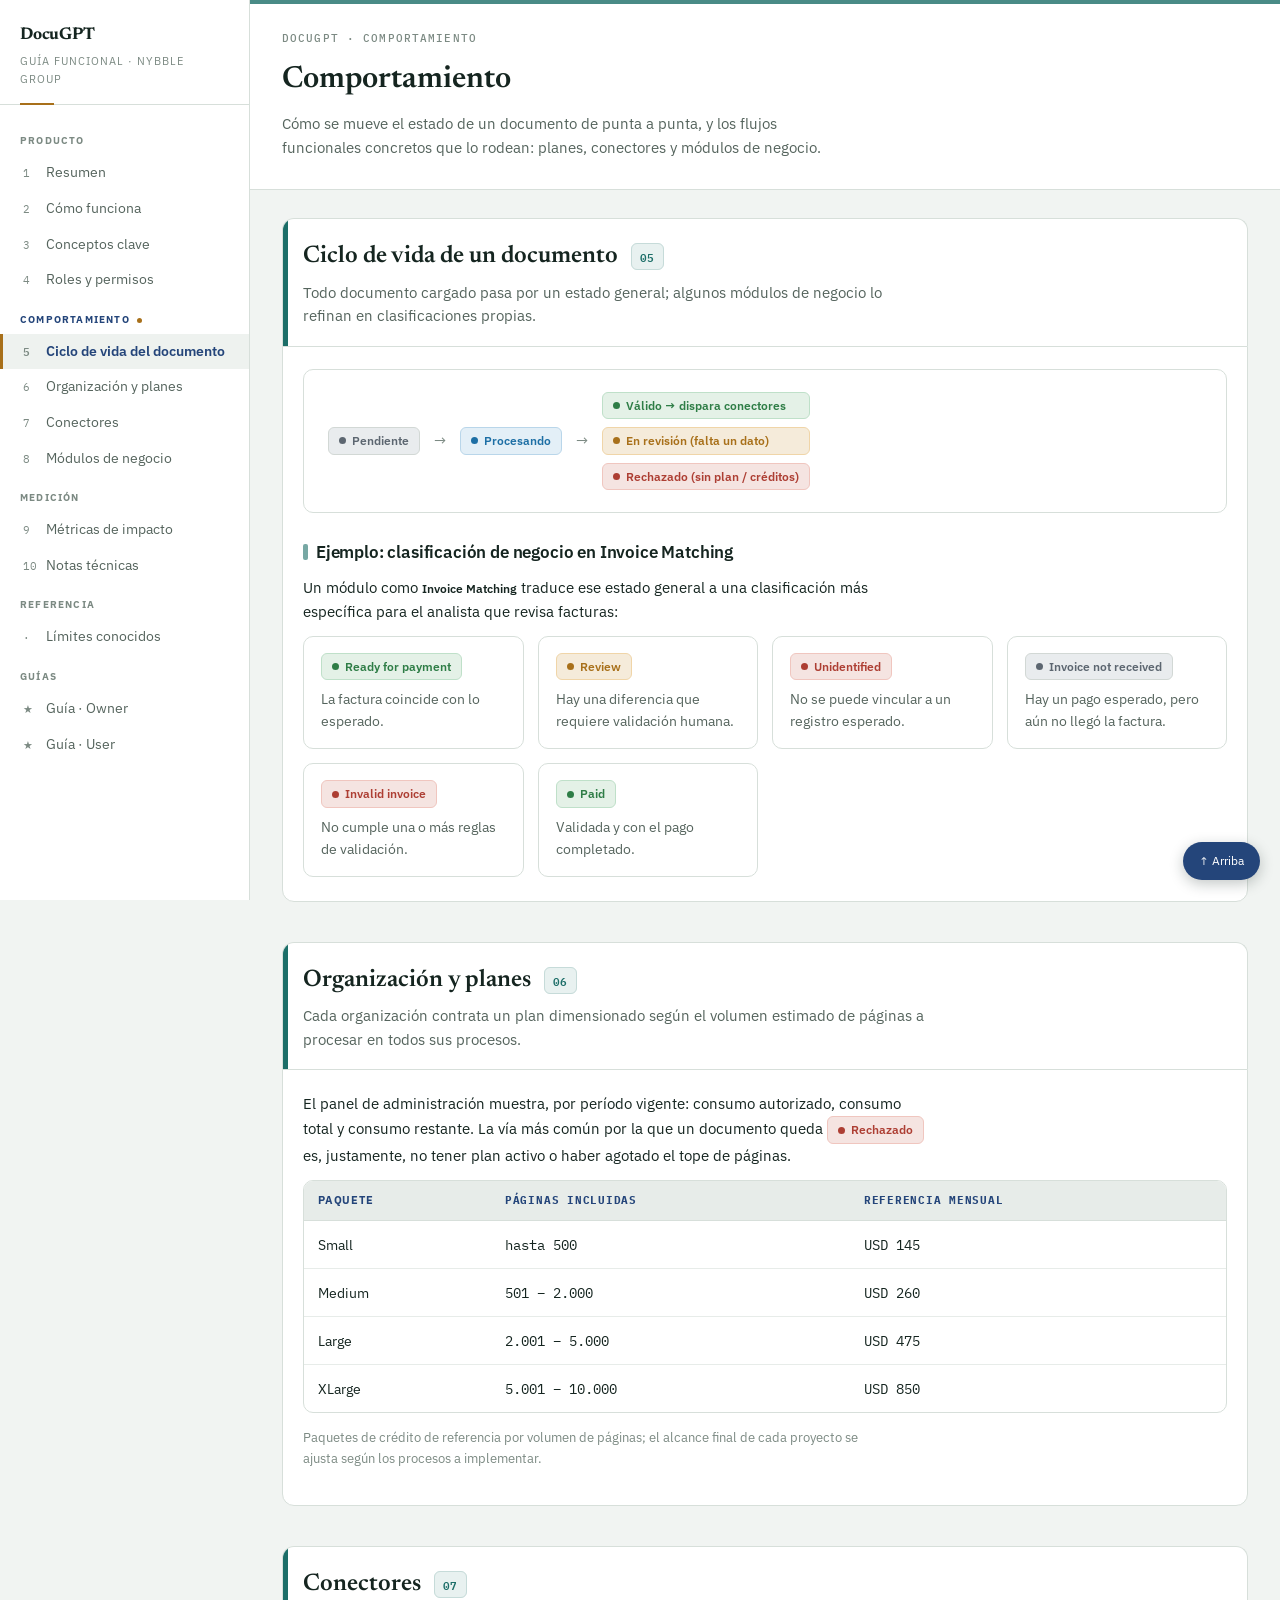
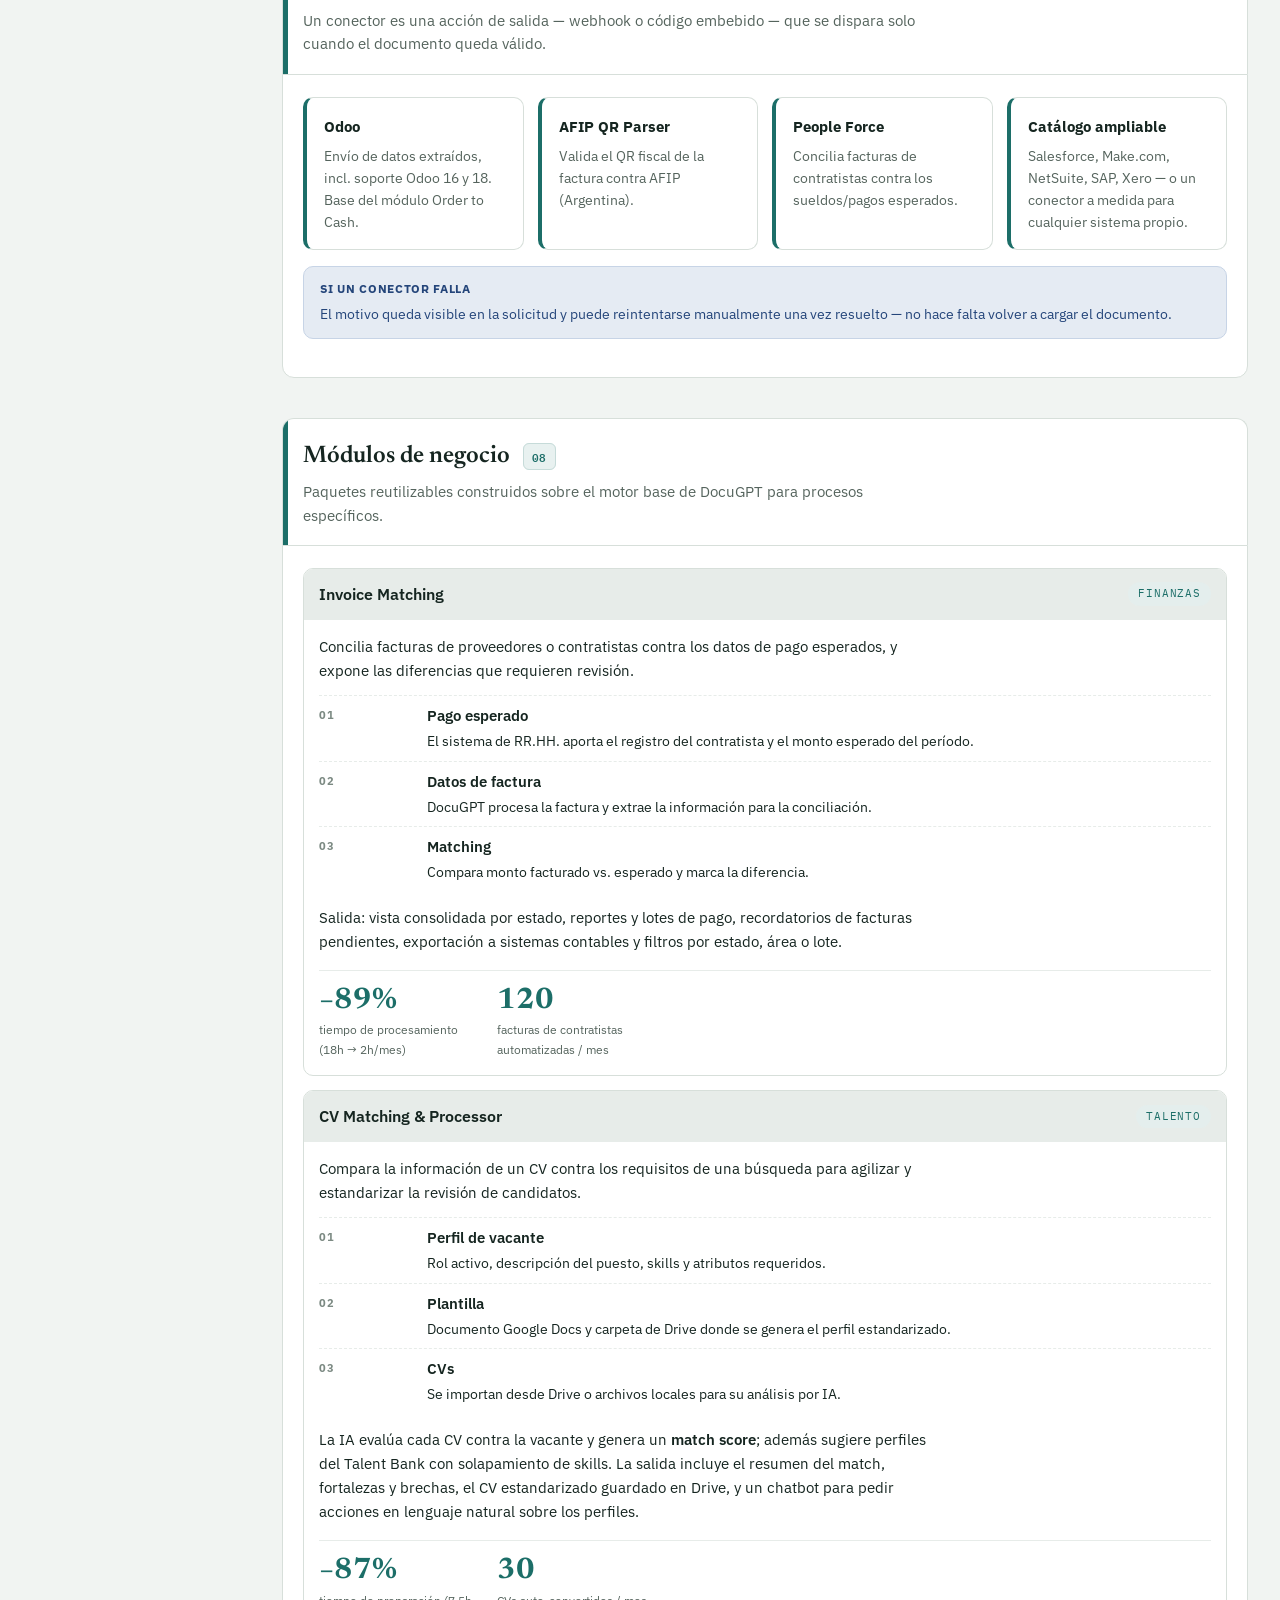
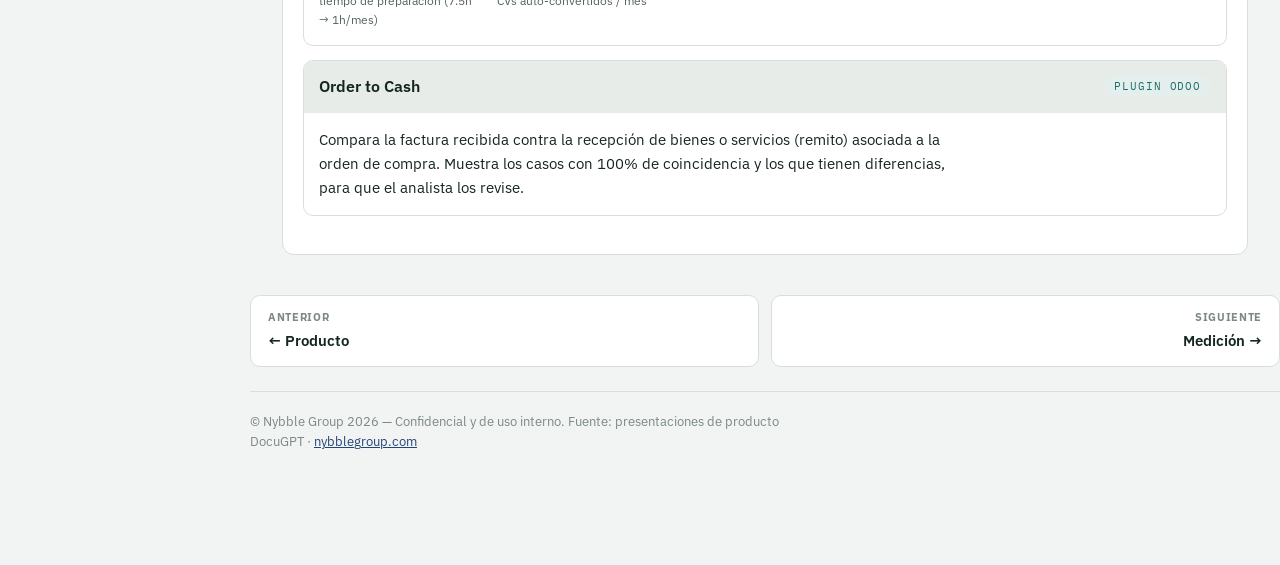
==== comportamiento.html @ b0807866 "Restructure docs site into multi-page functional-docs-site pattern Splits the single-page site into " ====
<!doctype html>
<html lang="es">
<head>
<meta charset="utf-8">
<meta name="viewport" content="width=device-width, initial-scale=1">
<title>DocuGPT · Comportamiento</title>
<link rel="preconnect" href="https://fonts.googleapis.com">
<link rel="preconnect" href="https://fonts.gstatic.com" crossorigin>
<link href="https://fonts.googleapis.com/css2?family=Newsreader:ital,opsz,wght@0,6..72,400;0,6..72,500;0,6..72,600;0,6..72,700;1,6..72,500&family=IBM+Plex+Sans:wght@400;500;600;700&family=IBM+Plex+Mono:wght@400;500;600&display=swap" rel="stylesheet">
<link rel="stylesheet" href="assets/style.css">
</head>
<body>
<div class="shell">

<nav class="side">
  <div class="brand"><b>DocuGPT</b><span>Guía funcional · Nybble Group</span></div>

  <div class="grp">Producto</div>
  <a href="index.html#resumen"><i>1</i>Resumen</a>
  <a href="index.html#flujo"><i>2</i>Cómo funciona</a>
  <a href="index.html#conceptos"><i>3</i>Conceptos clave</a>
  <a href="index.html#roles"><i>4</i>Roles y permisos</a>

  <div class="grp is-here">Comportamiento</div>
  <a href="#estados" class="is-here"><i>5</i>Ciclo de vida del documento</a>
  <a href="#planes"><i>6</i>Organización y planes</a>
  <a href="#conectores"><i>7</i>Conectores</a>
  <a href="#modulos"><i>8</i>Módulos de negocio</a>

  <div class="grp">Medición</div>
  <a href="medicion.html#metricas"><i>9</i>Métricas de impacto</a>
  <a href="medicion.html#tecnico"><i>10</i>Notas técnicas</a>

  <div class="grp">Referencia</div>
  <a href="medicion.html#limites"><i>·</i>Límites conocidos</a>

  <div class="grp">Guías</div>
  <a href="guia-owner.html"><i>★</i>Guía · Owner</a>
  <a href="guia-user.html"><i>★</i>Guía · User</a>
</nav>

<main>
<header class="pagehead" style="--accent:var(--c-comportamiento)">
  <div class="wrap">
    <div class="crumb"><a href="index.html">DocuGPT</a> · Comportamiento</div>
    <h1>Comportamiento</h1>
    <p>Cómo se mueve el estado de un documento de punta a punta, y los flujos funcionales concretos que lo rodean: planes, conectores y módulos de negocio.</p>
  </div>
</header>

<div class="wrap">

<!-- ============ 5. CICLO DE VIDA DEL DOCUMENTO ============ -->
<section id="estados" style="--accent:var(--c-comportamiento)">
  <div class="shead"><div><h2>Ciclo de vida de un documento <span class="num">05</span></h2><p>Todo documento cargado pasa por un estado general; algunos módulos de negocio lo refinan en clasificaciones propias.</p></div></div>
  <div class="sbody">

    <div class="card" style="display:flex;flex-wrap:wrap;align-items:center;gap:14px;padding:22px 24px">
      <span class="st st-pend">Pendiente</span>
      <span style="color:var(--ink3)">→</span>
      <span class="st st-proc">Procesando</span>
      <span style="color:var(--ink3)">→</span>
      <div style="display:flex;flex-direction:column;gap:8px">
        <span class="st st-ok">Válido → dispara conectores</span>
        <span class="st st-rev">En revisión (falta un dato)</span>
        <span class="st st-bad">Rechazado (sin plan / créditos)</span>
      </div>
    </div>

    <h3>Ejemplo: clasificación de negocio en Invoice Matching</h3>
    <p>Un módulo como <span class="b b-user" style="background:none;border:none;padding:0;color:var(--ink);font-weight:600">Invoice Matching</span> traduce ese estado general a una clasificación más específica para el analista que revisa facturas:</p>
    <div class="grid g3">
      <div class="card"><span class="st st-ok">Ready for payment</span><p class="mini" style="margin-top:8px">La factura coincide con lo esperado.</p></div>
      <div class="card"><span class="st st-rev">Review</span><p class="mini" style="margin-top:8px">Hay una diferencia que requiere validación humana.</p></div>
      <div class="card"><span class="st st-bad">Unidentified</span><p class="mini" style="margin-top:8px">No se puede vincular a un registro esperado.</p></div>
      <div class="card"><span class="st st-pend">Invoice not received</span><p class="mini" style="margin-top:8px">Hay un pago esperado, pero aún no llegó la factura.</p></div>
      <div class="card"><span class="st st-bad">Invalid invoice</span><p class="mini" style="margin-top:8px">No cumple una o más reglas de validación.</p></div>
      <div class="card"><span class="st st-ok">Paid</span><p class="mini" style="margin-top:8px">Validada y con el pago completado.</p></div>
    </div>

  </div>
</section>

<!-- ============ 6. ORGANIZACIÓN Y PLANES ============ -->
<section id="planes" style="--accent:var(--c-comportamiento)">
  <div class="shead"><div><h2>Organización y planes <span class="num">06</span></h2><p>Cada organización contrata un plan dimensionado según el volumen estimado de páginas a procesar en todos sus procesos.</p></div></div>
  <div class="sbody">

    <p>El panel de administración muestra, por período vigente: consumo autorizado, consumo total y consumo restante. La vía más común por la que un documento queda <span class="st st-bad" style="vertical-align:middle">Rechazado</span> es, justamente, no tener plan activo o haber agotado el tope de páginas.</p>

    <div class="tw">
      <table>
        <thead><tr><th>Paquete</th><th class="num">Páginas incluidas</th><th class="num">Referencia mensual</th></tr></thead>
        <tbody>
          <tr><td>Small</td><td class="num">hasta 500</td><td class="num">USD 145</td></tr>
          <tr><td>Medium</td><td class="num">501 – 2.000</td><td class="num">USD 260</td></tr>
          <tr><td>Large</td><td class="num">2.001 – 5.000</td><td class="num">USD 475</td></tr>
          <tr><td>XLarge</td><td class="num">5.001 – 10.000</td><td class="num">USD 850</td></tr>
        </tbody>
      </table>
    </div>
    <p class="mini" style="color:var(--ink3);font-size:.82rem">Paquetes de crédito de referencia por volumen de páginas; el alcance final de cada proyecto se ajusta según los procesos a implementar.</p>

  </div>
</section>

<!-- ============ 7. CONECTORES ============ -->
<section id="conectores" style="--accent:var(--c-comportamiento)">
  <div class="shead"><div><h2>Conectores <span class="num">07</span></h2><p>Un conector es una acción de salida — webhook o código embebido — que se dispara solo cuando el documento queda válido.</p></div></div>
  <div class="sbody">

    <div class="grid g4">
      <div class="card acc"><h5>Odoo</h5><p class="mini">Envío de datos extraídos, incl. soporte Odoo 16 y 18. Base del módulo Order to Cash.</p></div>
      <div class="card acc"><h5>AFIP QR Parser</h5><p class="mini">Valida el QR fiscal de la factura contra AFIP (Argentina).</p></div>
      <div class="card acc"><h5>People Force</h5><p class="mini">Concilia facturas de contratistas contra los sueldos/pagos esperados.</p></div>
      <div class="card acc"><h5>Catálogo ampliable</h5><p class="mini">Salesforce, Make.com, NetSuite, SAP, Xero — o un conector a medida para cualquier sistema propio.</p></div>
    </div>

    <div class="callout c-info" style="margin-top:16px">
      <b>Si un conector falla</b>
      El motivo queda visible en la solicitud y puede reintentarse manualmente una vez resuelto — no hace falta volver a cargar el documento.
    </div>

  </div>
</section>

<!-- ============ 8. MÓDULOS DE NEGOCIO ============ -->
<section id="modulos" style="--accent:var(--c-comportamiento)">
  <div class="shead"><div><h2>Módulos de negocio <span class="num">08</span></h2><p>Paquetes reutilizables construidos sobre el motor base de DocuGPT para procesos específicos.</p></div></div>
  <div class="sbody">

    <div class="flowcard">
      <div class="fh">
        <h5>Invoice Matching</h5>
        <span style="font-family:var(--mono);font-size:.68rem;text-transform:uppercase;letter-spacing:.08em;color:var(--accent);background:color-mix(in srgb,var(--accent) 12%,#fff);padding:3px 10px;border-radius:999px">Finanzas</span>
      </div>
      <div class="fb">
        <p>Concilia facturas de proveedores o contratistas contra los datos de pago esperados, y expone las diferencias que requieren revisión.</p>
        <div class="frow"><div class="lab">01</div><div><strong>Pago esperado</strong><p class="mini" style="margin-top:2px">El sistema de RR.HH. aporta el registro del contratista y el monto esperado del período.</p></div></div>
        <div class="frow"><div class="lab">02</div><div><strong>Datos de factura</strong><p class="mini" style="margin-top:2px">DocuGPT procesa la factura y extrae la información para la conciliación.</p></div></div>
        <div class="frow"><div class="lab">03</div><div><strong>Matching</strong><p class="mini" style="margin-top:2px">Compara monto facturado vs. esperado y marca la diferencia.</p></div></div>
        <p class="mini" style="margin-top:14px">Salida: vista consolidada por estado, reportes y lotes de pago, recordatorios de facturas pendientes, exportación a sistemas contables y filtros por estado, área o lote.</p>
        <div class="impact">
          <div><div class="num">−89%</div><div class="lbl">tiempo de procesamiento (18h → 2h/mes)</div></div>
          <div><div class="num">120</div><div class="lbl">facturas de contratistas automatizadas / mes</div></div>
        </div>
      </div>
    </div>

    <div class="flowcard">
      <div class="fh">
        <h5>CV Matching &amp; Processor</h5>
        <span style="font-family:var(--mono);font-size:.68rem;text-transform:uppercase;letter-spacing:.08em;color:var(--accent);background:color-mix(in srgb,var(--accent) 12%,#fff);padding:3px 10px;border-radius:999px">Talento</span>
      </div>
      <div class="fb">
        <p>Compara la información de un CV contra los requisitos de una búsqueda para agilizar y estandarizar la revisión de candidatos.</p>
        <div class="frow"><div class="lab">01</div><div><strong>Perfil de vacante</strong><p class="mini" style="margin-top:2px">Rol activo, descripción del puesto, skills y atributos requeridos.</p></div></div>
        <div class="frow"><div class="lab">02</div><div><strong>Plantilla</strong><p class="mini" style="margin-top:2px">Documento Google Docs y carpeta de Drive donde se genera el perfil estandarizado.</p></div></div>
        <div class="frow"><div class="lab">03</div><div><strong>CVs</strong><p class="mini" style="margin-top:2px">Se importan desde Drive o archivos locales para su análisis por IA.</p></div></div>
        <p class="mini" style="margin-top:14px">La IA evalúa cada CV contra la vacante y genera un <strong>match score</strong>; además sugiere perfiles del Talent Bank con solapamiento de skills. La salida incluye el resumen del match, fortalezas y brechas, el CV estandarizado guardado en Drive, y un chatbot para pedir acciones en lenguaje natural sobre los perfiles.</p>
        <div class="impact">
          <div><div class="num">−87%</div><div class="lbl">tiempo de preparación (7.5h → 1h/mes)</div></div>
          <div><div class="num">30</div><div class="lbl">CVs auto-convertidos / mes</div></div>
        </div>
      </div>
    </div>

    <div class="flowcard">
      <div class="fh">
        <h5>Order to Cash</h5>
        <span style="font-family:var(--mono);font-size:.68rem;text-transform:uppercase;letter-spacing:.08em;color:var(--accent);background:color-mix(in srgb,var(--accent) 12%,#fff);padding:3px 10px;border-radius:999px">Plugin Odoo</span>
      </div>
      <div class="fb">
        <p style="margin:0">Compara la factura recibida contra la recepción de bienes o servicios (remito) asociada a la orden de compra. Muestra los casos con 100% de coincidencia y los que tienen diferencias, para que el analista los revise.</p>
      </div>
    </div>

  </div>
</section>

</div><!-- /wrap -->

<div class="pager">
  <a class="prev" href="index.html#roles"><span class="d">Anterior</span><span class="t">← Producto</span></a>
  <a class="next" href="medicion.html#metricas"><span class="d">Siguiente</span><span class="t">Medición →</span></a>
</div>

<footer>
  <div class="wrap" style="padding:0">
    <p>© Nybble Group 2026 — Confidencial y de uso interno. Fuente: presentaciones de producto DocuGPT · <a href="https://www.nybblegroup.com" target="_blank" rel="noopener">nybblegroup.com</a></p>
  </div>
</footer>

</main>
</div><!-- /shell -->
<a class="toplink" href="#estados">↑ Arriba</a>
</body>
</html>
---- assets/style.css ----
/* ============================================================
   DOCUGPT — GUÍA FUNCIONAL — stylesheet compartido
   Estructura de componentes tomada del skill functional-docs-site;
   tokens de color/tipografía son los de la identidad DocuGPT ya
   publicada (editorial, serif + IBM Plex).
   ============================================================ */
:root{
  --bg:#F1F4F2; --card:#FFFFFF; --card2:#E7ECE9;
  --ink:#152520; --ink2:#55645D; --ink3:#7C8A83;
  --line:#D7DFDA; --line2:#E7ECE9;
  --nav:#FFFFFF; --nav2:#EEF2EF; --navink:#55645D;
  --brand-navy:#24457A; --brand-strong:#17325C; --brand-dot:#A8701A;
  /* un accent por página/sección de primer nivel */
  --c-product:#24457A; --c-comportamiento:#1C6E68; --c-medicion:#6E4A9E;
  /* semánticos — no redefinir por marca */
  --ok:#2E7D46; --okbg:#E4F1E7; --warn:#A8701A; --warnbg:#F5EBDA;
  --tbd:#5C6670; --tbdbg:#E9ECEE; --bad:#AD3E33; --badbg:#F5E4E1;
  --mono:"IBM Plex Mono",ui-monospace,SFMono-Regular,Menlo,Consolas,monospace;
  --sans:"IBM Plex Sans",-apple-system,BlinkMacSystemFont,"Segoe UI",Helvetica,Arial,sans-serif;
  --head:"Newsreader",Georgia,"Times New Roman",serif;
}
*{box-sizing:border-box}
html{scroll-behavior:smooth}
@media (prefers-reduced-motion: reduce){ html{scroll-behavior:auto} *{animation:none!important;transition:none!important} }
body{margin:0;background:var(--bg);color:var(--ink);font-family:var(--sans);font-size:15px;font-weight:400;line-height:1.6;-webkit-font-smoothing:antialiased}
h1,h2,.shead h2{font-family:var(--head);font-weight:600;text-wrap:balance}
h3,h4,h5,summary,th,.stat .v,.card h5{font-family:var(--sans)}
strong,b{font-weight:600}
a{color:var(--brand-navy)}
a:hover{color:var(--brand-strong)}
a:focus-visible,button:focus-visible{outline:2px solid var(--brand-navy);outline-offset:2px;border-radius:4px}

/* ---------- LAYOUT ---------- */
.shell{display:grid;grid-template-columns:250px minmax(0,1fr);min-height:100vh}
nav.side{background:var(--nav);border-right:1px solid var(--line);color:var(--navink);position:sticky;top:0;height:100vh;overflow-y:auto;padding:22px 0 40px}
nav.side .brand{padding:0 20px 16px;border-bottom:1px solid var(--line);margin-bottom:14px;position:relative}
nav.side .brand::after{content:"";position:absolute;left:20px;bottom:-1px;width:34px;height:2px;background:var(--brand-dot)}
nav.side .brand b{display:block;color:var(--ink);font-family:var(--head);font-weight:700;font-size:17px;letter-spacing:-.01em}
nav.side .brand span{display:block;font-size:11px;color:var(--ink3);text-transform:uppercase;letter-spacing:.09em;margin-top:4px}
nav.side .grp{font-family:var(--sans);font-weight:700;font-size:10px;text-transform:uppercase;letter-spacing:.12em;color:var(--ink3);padding:14px 20px 6px}
nav.side a{display:flex;gap:9px;align-items:baseline;padding:7px 20px;font-size:13.5px;text-decoration:none;color:var(--navink);border-left:3px solid transparent}
nav.side a:hover{background:var(--nav2);color:var(--ink);border-left-color:var(--brand-dot)}
nav.side a i{font-style:normal;font-family:var(--mono);font-size:11px;color:var(--ink3);min-width:14px}
nav.side .grp.is-here{color:var(--brand-navy)}
nav.side .grp.is-here::after{content:"";display:inline-block;width:5px;height:5px;border-radius:50%;background:var(--brand-dot);margin-left:7px;vertical-align:middle}
nav.side a.is-here{color:var(--brand-navy);background:var(--nav2);border-left-color:var(--brand-dot);font-weight:600}
main{min-width:0;padding:0 0 80px}
.wrap{max-width:1180px;margin:0 auto;padding:0 32px}

/* ---------- HERO / PAGEHEAD ---------- */
header.hero{background:var(--card);border-bottom:1px solid var(--line);padding:48px 0 40px;margin-bottom:28px;position:relative}
header.hero::before{content:"";position:absolute;top:0;left:0;right:0;height:4px;background:linear-gradient(90deg,var(--brand-navy) 0%,var(--ok) 50%,var(--brand-navy) 100%);opacity:.8}
header.hero h1{margin:0 0 10px;font-size:2.6rem;line-height:1.1}
header.hero .sub{color:var(--ink2);font-size:1.08rem;max-width:64ch}
header.hero .kicker{font-family:var(--mono);font-weight:500;font-size:.72rem;letter-spacing:.11em;text-transform:uppercase;color:var(--brand-navy);margin-bottom:12px}
.metabar{display:flex;flex-wrap:wrap;gap:1px;background:var(--line);border:1px solid var(--line);border-radius:10px;overflow:hidden;margin-top:26px}
.metabar span{flex:1 1 160px;background:var(--card);padding:12px 16px;font-size:.86rem;color:var(--ink2)}
.metabar span b{display:block;color:var(--ink);font-weight:600;margin-top:2px}

header.pagehead{background:var(--card);border-bottom:1px solid var(--line);padding:30px 0;margin-bottom:28px;position:relative}
header.pagehead::before{content:"";position:absolute;top:0;left:0;right:0;height:4px;background:var(--accent,var(--brand-navy));opacity:.8}
header.pagehead .crumb{font-family:var(--mono);font-weight:500;font-size:.7rem;letter-spacing:.1em;text-transform:uppercase;color:var(--ink3);margin-bottom:8px}
header.pagehead .crumb a{color:var(--ink3);text-decoration:none}
header.pagehead .crumb a:hover{color:var(--brand-navy);text-decoration:underline}
header.pagehead h1{margin:0 0 6px;font-size:1.9rem}
header.pagehead p{margin:0;color:var(--ink2);font-size:.95rem;max-width:64ch}

/* ---------- SECTIONS ---------- */
section{scroll-margin-top:16px;margin-bottom:40px}
.shead{display:flex;align-items:flex-start;gap:14px;padding:18px 20px;border-radius:12px 12px 0 0;background:var(--card);border:1px solid var(--line);border-bottom:none;position:relative;overflow:hidden}
.shead::before{content:"";position:absolute;left:0;top:0;bottom:0;width:5px;background:var(--accent,var(--brand-navy))}
.shead .num{font-family:var(--mono);font-size:.68rem;font-weight:600;letter-spacing:.04em;color:var(--accent,var(--brand-navy));background:color-mix(in srgb,var(--accent,var(--brand-navy)) 10%,#fff);border:1px solid color-mix(in srgb,var(--accent,var(--brand-navy)) 25%,#fff);border-radius:6px;padding:3px 8px;margin-left:8px}
.shead h2{margin:0;font-size:1.5rem}
.shead p{margin:5px 0 0;color:var(--ink2);font-size:.92rem}
.sbody{background:var(--card);border:1px solid var(--line);border-radius:0 0 12px 12px;padding:22px 20px 24px}

h3{font-size:1.05rem;font-weight:600;margin:26px 0 10px;letter-spacing:-.01em;display:flex;align-items:center;gap:8px}
h3:first-child{margin-top:2px}
h3::before{content:"";width:5px;height:16px;border-radius:2px;background:var(--accent,var(--brand-navy));opacity:.6}
h4{font-size:.72rem;font-weight:700;margin:18px 0 8px;text-transform:uppercase;letter-spacing:.08em;color:var(--ink3)}
p{margin:0 0 12px;max-width:70ch}
ul,ol{margin:0 0 12px;padding-left:20px}
li{margin-bottom:5px}
.lead{font-size:1.02rem;color:var(--ink2);max-width:66ch}

/* ---------- GRIDS & CARDS ---------- */
.grid{display:grid;gap:14px}
.g2{grid-template-columns:repeat(auto-fit,minmax(280px,1fr))}
.g3{grid-template-columns:repeat(auto-fit,minmax(220px,1fr))}
.g4{grid-template-columns:repeat(auto-fit,minmax(180px,1fr))}
.card{background:var(--card);border:1px solid var(--line);border-radius:10px;padding:16px 17px}
.card.tint{background:var(--card2)}
.card h5{margin:0 0 7px;font-size:.95rem;display:flex;align-items:center;justify-content:space-between;gap:8px}
.card p:last-child,.card ul:last-child{margin-bottom:0}
.card .mini{font-size:.86rem;color:var(--ink2)}
.card.acc{border-left:4px solid var(--accent,var(--brand-navy))}
.stat{background:var(--card);border:1px solid var(--line);border-radius:10px;padding:15px 16px}
.stat .v{font-family:var(--head);font-size:1.7rem;font-weight:700;letter-spacing:-.02em;line-height:1.1;color:var(--accent,var(--brand-navy))}
.stat .k{font-family:var(--sans);font-weight:700;font-size:.68rem;text-transform:uppercase;letter-spacing:.07em;color:var(--ink3);margin-top:4px}
.stat .n{font-size:.82rem;color:var(--ink2);margin-top:8px}

/* ---------- BADGES (rol / actor) ---------- */
.b{display:inline-flex;align-items:center;gap:5px;font-size:.76rem;font-weight:600;padding:2px 9px;border-radius:999px;border:1px solid;white-space:nowrap;line-height:1.7}
.b-admin{color:#6D3FA0;background:#F1EBFA;border-color:#D9C7F0}
.b-owner{color:#1D6FA5;background:#E3EFF7;border-color:#B9D6EA}
.b-user{color:#2E7D46;background:#E4F1E7;border-color:#BFE0C9}
.b-sistema{color:#5C6670;background:#E9ECEE;border-color:#D2D8D5}

/* ---------- STATUS PILLS (estado de un documento/registro) ---------- */
.st{display:inline-flex;align-items:center;gap:6px;font-size:.76rem;font-weight:600;padding:3px 10px;border-radius:6px;border:1px solid;white-space:nowrap;font-family:var(--sans)}
.st::before{content:"";width:7px;height:7px;border-radius:50%;background:currentColor}
.st-pend{color:#5C6670;background:#E9ECEE;border-color:#D2D8D5}
.st-proc{color:#1D6FA5;background:#E3EFF7;border-color:#B9D6EA}
.st-ok{color:var(--ok);background:var(--okbg);border-color:#BFE0C9}
.st-rev{color:var(--warn);background:var(--warnbg);border-color:#F0D5A8}
.st-bad{color:var(--bad);background:var(--badbg);border-color:#F0C6BF}

/* ---------- TAGS (fuente de un claim) ---------- */
.tag{display:inline-block;font-family:var(--mono);font-size:.7rem;padding:1px 6px;border-radius:4px;background:var(--card2);color:var(--ink2);border:1px solid var(--line);text-decoration:none;white-space:nowrap}
a.tag:hover{background:var(--line);color:var(--ink)}

/* ---------- MARKS (confianza/estado del claim documentado) ---------- */
.mark{display:inline-flex;align-items:center;gap:5px;font-family:var(--sans);font-size:.66rem;font-weight:700;text-transform:uppercase;letter-spacing:.06em;padding:2.5px 7px;border-radius:5px;border:1px solid}
.m-doc{color:var(--ok);background:var(--okbg);border-color:#BFE0C9}
.m-imp{color:var(--ok);background:var(--okbg);border-color:#BFE0C9}
.m-draft{color:var(--tbd);background:var(--tbdbg);border-color:#D2D8D5}
.m-tbd{color:var(--tbd);background:var(--tbdbg);border-color:#D2D8D5}
.m-open{color:var(--warn);background:var(--warnbg);border-color:#F0D5A8}
.m-amb{color:var(--bad);background:var(--badbg);border-color:#F0C6BF}
.m-nogo{color:var(--bad);background:var(--badbg);border-color:#F0C6BF}

/* ---------- TABLES ---------- */
.tw{overflow-x:auto;border:1px solid var(--line);border-radius:10px;background:var(--card);margin-bottom:14px}
table{width:100%;border-collapse:collapse;font-size:.9rem}
th{text-align:left;background:var(--card2);color:var(--brand-navy);font-size:.68rem;text-transform:uppercase;letter-spacing:.07em;padding:11px 14px;border-bottom:1px solid var(--line);white-space:nowrap;font-weight:700}
td{padding:12px 14px;border-bottom:1px solid var(--line2);vertical-align:top}
tr:last-child td{border-bottom:none}
td code,p code,li code{font-family:var(--mono);font-size:.82rem;background:var(--card2);padding:1px 5px;border-radius:4px;border:1px solid var(--line)}
td.num,th.num{font-family:var(--mono);font-variant-numeric:tabular-nums;white-space:nowrap}

/* ---------- CALLOUTS ---------- */
.callout{border-radius:10px;padding:13px 16px;margin:0 0 14px;font-size:.9rem;border:1px solid}
.callout>b:first-of-type{display:block;margin-bottom:3px;font-family:var(--sans);font-weight:700;font-size:.72rem;text-transform:uppercase;letter-spacing:.06em}
.c-warn{background:var(--warnbg);border-color:#EDD3AA;color:#7A4A0B}
.c-bad{background:var(--badbg);border-color:#F0C6BF;color:var(--bad)}
.c-ok{background:var(--okbg);border-color:#BFE0C9;color:#1E5E33}
.c-info{background:#E5EBF3;border-color:#C7D4E6;color:var(--brand-navy)}
.c-neutral{background:var(--card2);border-color:var(--line);color:var(--ink2)}

/* ---------- STEPS (stepper interactivo) ---------- */
.steps{background:var(--card);border:1px solid var(--line);border-radius:10px;overflow:hidden;margin-bottom:14px}
.steps-nav{display:flex;flex-wrap:wrap;gap:6px;padding:12px;background:var(--card2);border-bottom:1px solid var(--line2)}
.steps-tab{display:inline-flex;align-items:center;gap:7px;padding:6px 13px;border-radius:999px;border:1px solid var(--line);background:var(--card);font-family:var(--sans);font-size:.82rem;font-weight:600;color:var(--ink2);cursor:pointer;transition:background .15s,color .15s,border-color .15s}
.steps-tab:hover{border-color:var(--accent,var(--brand-navy));color:var(--ink)}
.steps-tab.is-active{background:var(--accent,var(--brand-navy));border-color:var(--accent,var(--brand-navy));color:#fff}
.steps-tab-n{display:inline-flex;align-items:center;justify-content:center;width:17px;height:17px;border-radius:50%;background:rgba(0,0,0,.08);font-size:.65rem;font-family:var(--sans);font-weight:700;flex:none}
.steps-tab.is-active .steps-tab-n{background:rgba(255,255,255,.28)}
.steps-panel{display:none;padding:20px}
.steps-panel.is-active{display:block}
.steps-panel h5{margin:0 0 10px;font-size:.98rem;font-family:var(--sans);font-weight:600;display:flex;align-items:center;gap:8px}
.steps-panel ol,.steps-panel ul{font-size:.9rem;color:var(--ink2)}
.steps-footer{display:flex;align-items:center;justify-content:space-between;padding:12px 18px;border-top:1px solid var(--line2);background:var(--card2)}
.steps-footer button{font-family:var(--sans);font-size:.82rem;font-weight:600;padding:6px 14px;border-radius:8px;border:1px solid var(--line);background:var(--card);color:var(--ink2);cursor:pointer;transition:.15s}
.steps-footer button:hover:not(:disabled){border-color:var(--accent,var(--brand-navy));color:var(--accent,var(--brand-navy))}
.steps-footer button:disabled{opacity:.35;cursor:default}
.steps-progress{font-size:.7rem;color:var(--ink3);font-family:var(--sans);font-weight:700;text-transform:uppercase;letter-spacing:.06em}

/* ---------- DETAILS (accordion) ---------- */
details{background:var(--card);border:1px solid var(--line);border-radius:10px;margin-bottom:10px;overflow:hidden}
details[open]{box-shadow:0 1px 3px rgba(21,37,32,.06)}
summary{cursor:pointer;padding:12px 15px;font-size:.92rem;font-weight:600;display:flex;align-items:center;gap:9px;list-style:none;background:var(--card)}
summary::-webkit-details-marker{display:none}
summary::before{content:"▸";color:var(--ink3);font-size:.7rem;transition:transform .15s}
details[open] summary::before{transform:rotate(90deg)}
summary:hover{background:var(--card2)}
.dbody{padding:4px 15px 15px;border-top:1px solid var(--line2)}
.dbody>*:first-child{margin-top:12px}

/* ---------- CHAIN / FLOWCARD (actor -> disparador -> pasos -> resultado) ---------- */
.chain{display:flex;flex-wrap:wrap;align-items:stretch;gap:0;margin:0 0 12px}
.chain .n{background:var(--card);border:1px solid var(--line);border-radius:8px;padding:9px 13px;font-size:.86rem;min-width:96px}
.chain .n b{display:block;font-family:var(--sans);font-size:.64rem;font-weight:700;text-transform:uppercase;letter-spacing:.06em;color:var(--ink3);margin-bottom:2px}
.chain .a{display:flex;align-items:center;color:var(--ink3);padding:0 8px;font-size:.9rem}
.flowcard{background:var(--card);border:1px solid var(--line);border-radius:10px;padding:0;overflow:hidden;margin-bottom:14px}
.flowcard>.fh{padding:12px 15px;background:var(--card2);border-bottom:1px solid var(--line2);display:flex;align-items:center;justify-content:space-between;gap:10px;flex-wrap:wrap}
.flowcard>.fh h5{margin:0;font-size:1.02rem;font-family:var(--sans);font-weight:600}
.flowcard>.fb{padding:15px}
.frow{display:grid;grid-template-columns:96px minmax(0,1fr);gap:12px;padding:8px 0;border-top:1px dashed var(--line2)}
.frow:first-child{border-top:none;padding-top:0}
.frow>.lab{font-family:var(--sans);font-size:.68rem;text-transform:uppercase;letter-spacing:.06em;color:var(--ink3);font-weight:700;padding-top:3px}
.frow ol,.frow ul{margin:0;padding-left:18px;font-size:.88rem}
.frow p{margin:0;font-size:.88rem}
.impact{display:flex;gap:24px;margin-top:16px;padding-top:16px;border-top:1px solid var(--line2);flex-wrap:wrap}
.impact .num{font-family:var(--head);font-weight:700;font-size:1.85rem;color:var(--accent,var(--brand-navy));line-height:1}
.impact .lbl{font-size:.78rem;color:var(--ink2);margin-top:4px;max-width:22ch}

/* ---------- DIAGRAMAS ---------- */
.diagbox{background:var(--card);border:1px solid var(--line);border-radius:10px;padding:10px;overflow-x:auto;margin-bottom:14px}
.diagbox svg{display:block;min-width:640px;width:100%;height:auto}
.legend{display:flex;flex-wrap:wrap;gap:10px;font-size:.78rem;color:var(--ink2);margin-bottom:14px}
.legend i{font-style:normal;display:inline-flex;align-items:center;gap:5px}
.legend .sw{width:20px;height:0;border-top:2px solid var(--ink2);display:inline-block}
.legend .sw.d{border-top-style:dashed}

/* ---------- PAGER (anterior/siguiente) ---------- */
.pager{display:flex;align-items:stretch;justify-content:space-between;gap:12px;margin:32px 0 8px}
.pager a{flex:1;background:var(--card);border:1px solid var(--line);border-radius:10px;padding:13px 17px;text-decoration:none;color:var(--ink);transition:border-color .15s,box-shadow .15s}
.pager a:hover{border-color:var(--brand-navy);box-shadow:0 2px 8px rgba(21,37,32,.08)}
.pager .d{font-family:var(--sans);font-weight:700;font-size:.68rem;text-transform:uppercase;letter-spacing:.06em;color:var(--ink3);display:block;margin-bottom:3px}
.pager .t{font-weight:600;font-size:.94rem}
.pager a.next{text-align:right}

footer{border-top:1px solid var(--line);margin-top:24px;padding:20px 0;color:var(--ink3);font-size:.8rem}
.toplink{position:fixed;right:20px;bottom:20px;background:var(--brand-navy);color:#fff;border-radius:999px;padding:9px 16px;font-size:.78rem;text-decoration:none;box-shadow:0 4px 14px rgba(21,37,32,.25)}
.toplink:hover{background:var(--brand-strong);color:#fff}

@media(max-width:960px){
  .shell{grid-template-columns:1fr}
  nav.side{position:static;height:auto;display:flex;flex-wrap:wrap;padding:14px 10px;border-right:none;border-bottom:1px solid var(--line)}
  nav.side .brand{width:100%;border:none;padding-bottom:8px;margin-bottom:6px}
  nav.side .grp{display:none}
  nav.side a{border:1px solid var(--line);border-radius:999px;margin:3px;padding:5px 12px;font-size:.78rem}
  .wrap{padding:0 18px}
  header.hero h1{font-size:2rem}
}
@media print{
  nav.side,.toplink{display:none}
  body{background:#fff}
  details{break-inside:avoid}
  details:not([open])>.dbody{display:block}
}
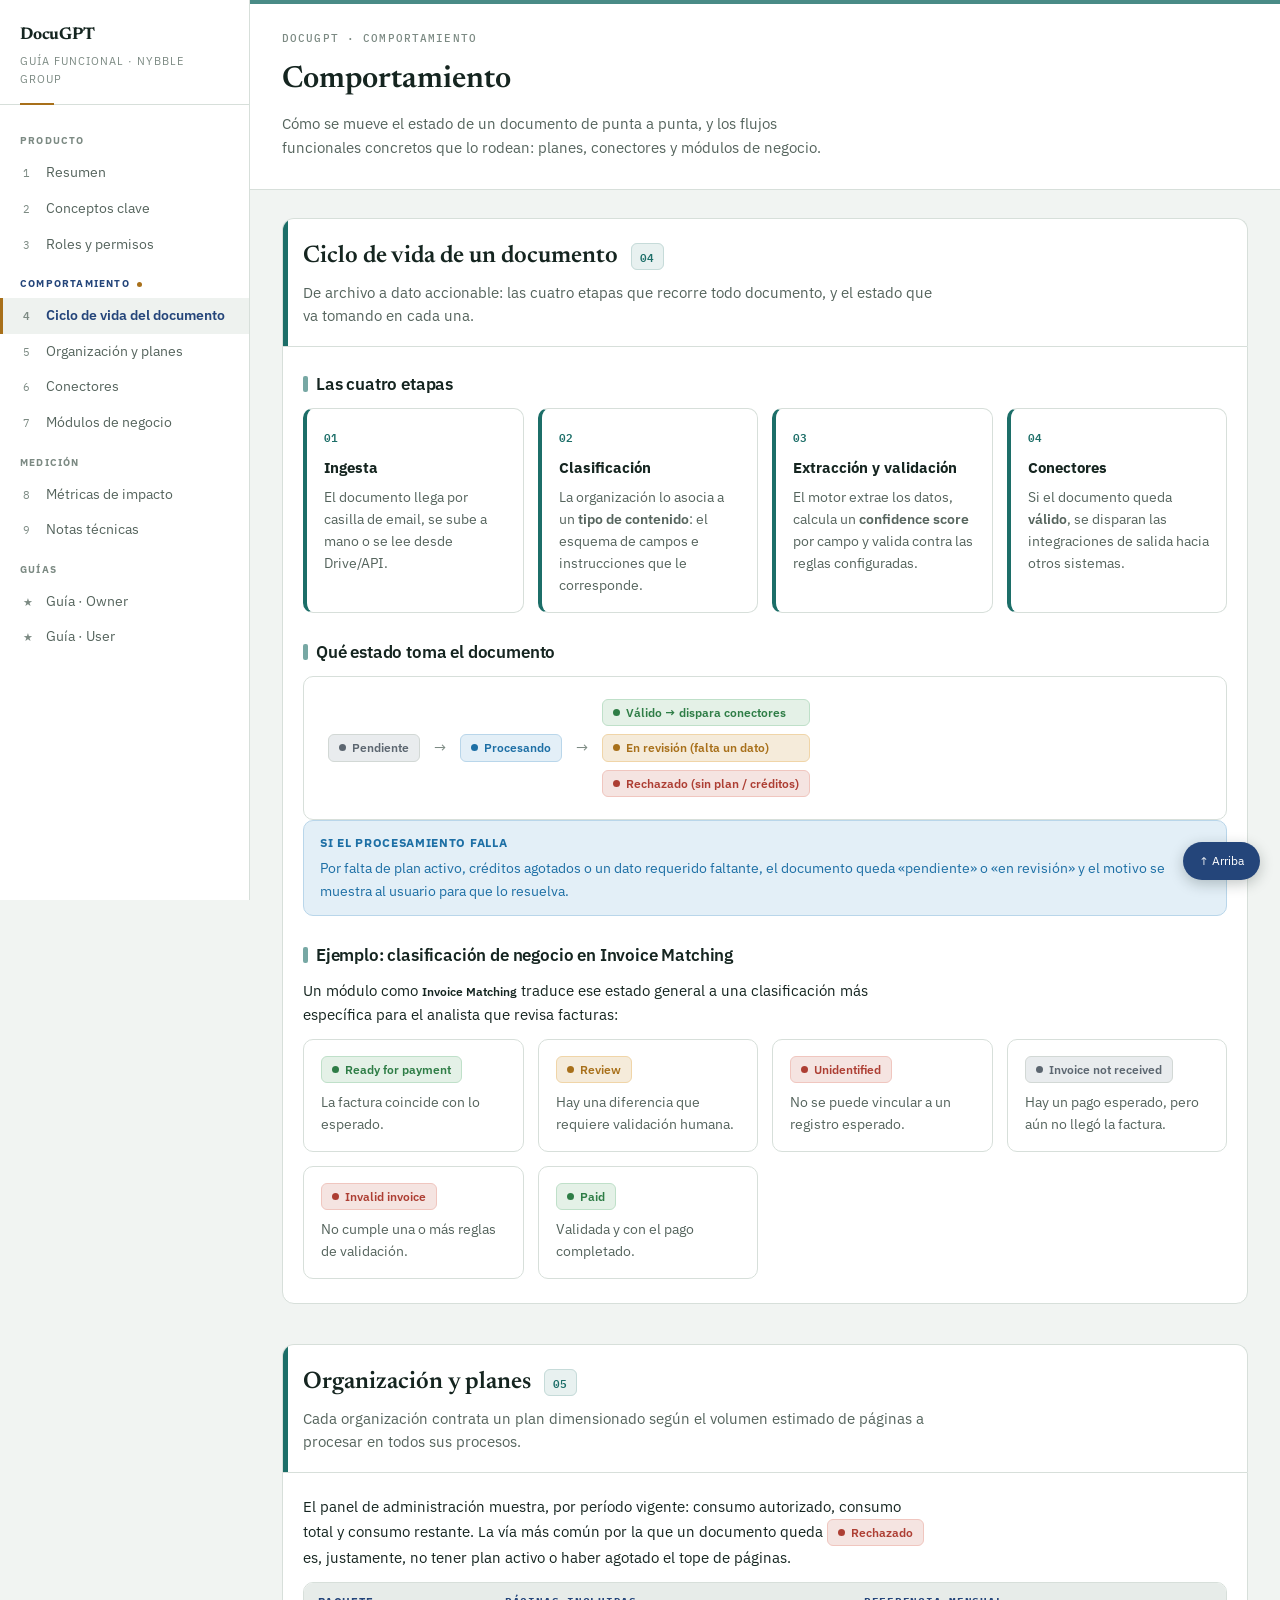
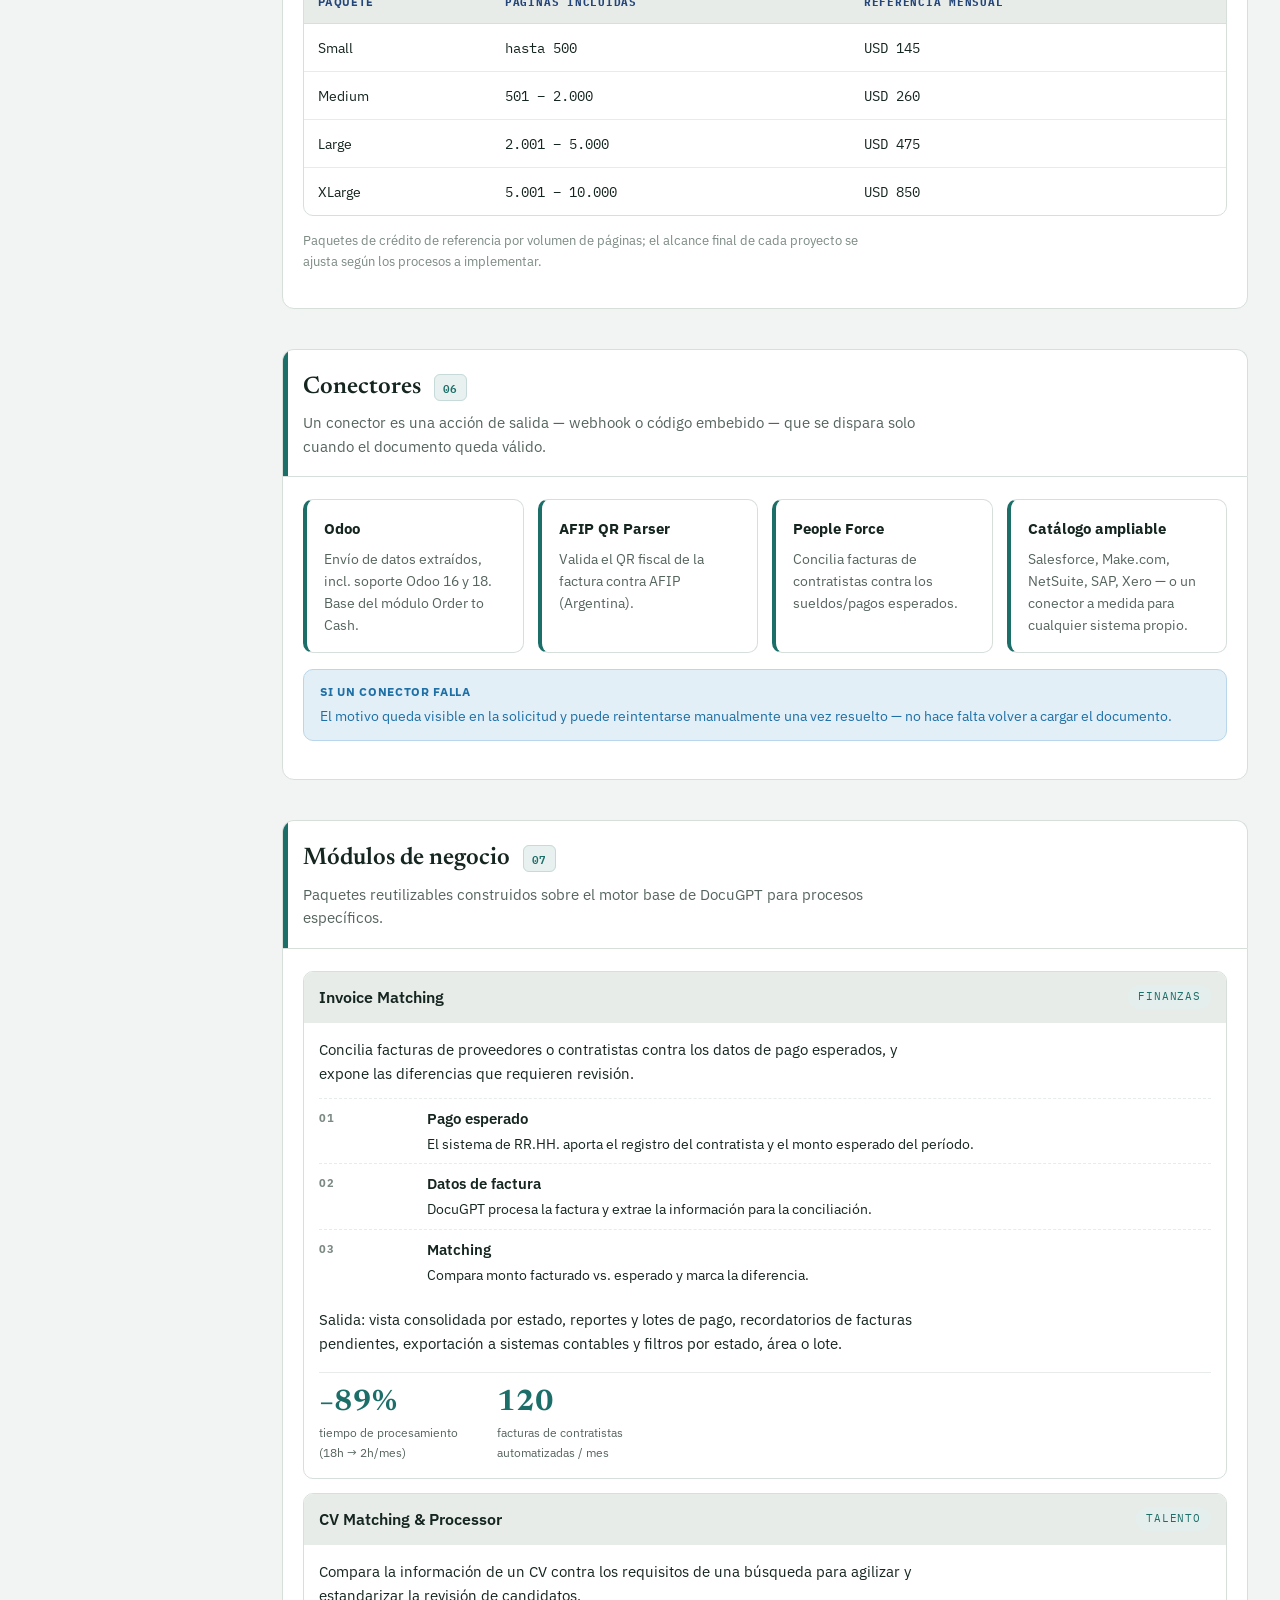
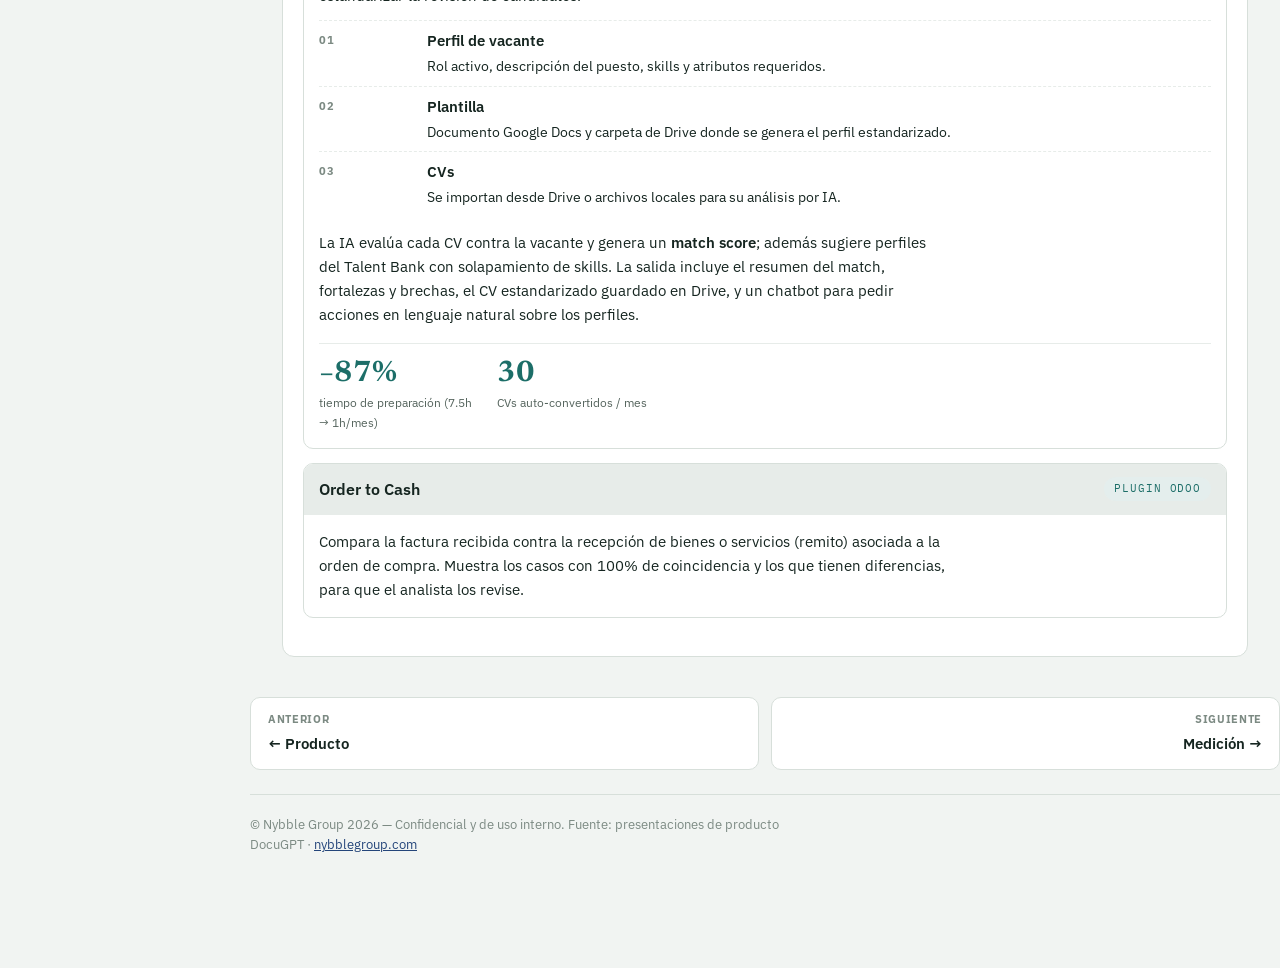
==== commit 41249f4b: "Add dark mode, remove Límites conocidos, dedupe nav sections Tokenizes badge/pill/mark/callout color" ====
--- a/comportamiento.html
+++ b/comportamiento.html
@@ -17,22 +17,18 @@
 
   <div class="grp">Producto</div>
   <a href="index.html#resumen"><i>1</i>Resumen</a>
-  <a href="index.html#flujo"><i>2</i>Cómo funciona</a>
-  <a href="index.html#conceptos"><i>3</i>Conceptos clave</a>
-  <a href="index.html#roles"><i>4</i>Roles y permisos</a>
+  <a href="index.html#conceptos"><i>2</i>Conceptos clave</a>
+  <a href="index.html#roles"><i>3</i>Roles y permisos</a>
 
   <div class="grp is-here">Comportamiento</div>
-  <a href="#estados" class="is-here"><i>5</i>Ciclo de vida del documento</a>
-  <a href="#planes"><i>6</i>Organización y planes</a>
-  <a href="#conectores"><i>7</i>Conectores</a>
-  <a href="#modulos"><i>8</i>Módulos de negocio</a>
+  <a href="#estados" class="is-here"><i>4</i>Ciclo de vida del documento</a>
+  <a href="#planes"><i>5</i>Organización y planes</a>
+  <a href="#conectores"><i>6</i>Conectores</a>
+  <a href="#modulos"><i>7</i>Módulos de negocio</a>
 
   <div class="grp">Medición</div>
-  <a href="medicion.html#metricas"><i>9</i>Métricas de impacto</a>
-  <a href="medicion.html#tecnico"><i>10</i>Notas técnicas</a>
-
-  <div class="grp">Referencia</div>
-  <a href="medicion.html#limites"><i>·</i>Límites conocidos</a>
+  <a href="medicion.html#metricas"><i>8</i>Métricas de impacto</a>
+  <a href="medicion.html#tecnico"><i>9</i>Notas técnicas</a>
 
   <div class="grp">Guías</div>
   <a href="guia-owner.html"><i>★</i>Guía · Owner</a>
@@ -50,11 +46,36 @@
 
 <div class="wrap">
 
-<!-- ============ 5. CICLO DE VIDA DEL DOCUMENTO ============ -->
+<!-- ============ 4. CICLO DE VIDA DEL DOCUMENTO ============ -->
 <section id="estados" style="--accent:var(--c-comportamiento)">
-  <div class="shead"><div><h2>Ciclo de vida de un documento <span class="num">05</span></h2><p>Todo documento cargado pasa por un estado general; algunos módulos de negocio lo refinan en clasificaciones propias.</p></div></div>
-  <div class="sbody">
-
+  <div class="shead"><div><h2>Ciclo de vida de un documento <span class="num">04</span></h2><p>De archivo a dato accionable: las cuatro etapas que recorre todo documento, y el estado que va tomando en cada una.</p></div></div>
+  <div class="sbody">
+
+    <h3>Las cuatro etapas</h3>
+    <div class="grid g4">
+      <div class="card acc">
+        <span style="font-family:var(--mono);font-size:.7rem;color:var(--accent);font-weight:600">01</span>
+        <h5 style="margin-top:6px">Ingesta</h5>
+        <p class="mini">El documento llega por casilla de email, se sube a mano o se lee desde Drive/API.</p>
+      </div>
+      <div class="card acc">
+        <span style="font-family:var(--mono);font-size:.7rem;color:var(--accent);font-weight:600">02</span>
+        <h5 style="margin-top:6px">Clasificación</h5>
+        <p class="mini">La organización lo asocia a un <strong>tipo de contenido</strong>: el esquema de campos e instrucciones que le corresponde.</p>
+      </div>
+      <div class="card acc">
+        <span style="font-family:var(--mono);font-size:.7rem;color:var(--accent);font-weight:600">03</span>
+        <h5 style="margin-top:6px">Extracción y validación</h5>
+        <p class="mini">El motor extrae los datos, calcula un <strong>confidence score</strong> por campo y valida contra las reglas configuradas.</p>
+      </div>
+      <div class="card acc">
+        <span style="font-family:var(--mono);font-size:.7rem;color:var(--accent);font-weight:600">04</span>
+        <h5 style="margin-top:6px">Conectores</h5>
+        <p class="mini">Si el documento queda <strong>válido</strong>, se disparan las integraciones de salida hacia otros sistemas.</p>
+      </div>
+    </div>
+
+    <h3>Qué estado toma el documento</h3>
     <div class="card" style="display:flex;flex-wrap:wrap;align-items:center;gap:14px;padding:22px 24px">
       <span class="st st-pend">Pendiente</span>
       <span style="color:var(--ink3)">→</span>
@@ -67,6 +88,11 @@
       </div>
     </div>
 
+    <div class="callout c-info">
+      <b>Si el procesamiento falla</b>
+      Por falta de plan activo, créditos agotados o un dato requerido faltante, el documento queda «pendiente» o «en revisión» y el motivo se muestra al usuario para que lo resuelva.
+    </div>
+
     <h3>Ejemplo: clasificación de negocio en Invoice Matching</h3>
     <p>Un módulo como <span class="b b-user" style="background:none;border:none;padding:0;color:var(--ink);font-weight:600">Invoice Matching</span> traduce ese estado general a una clasificación más específica para el analista que revisa facturas:</p>
     <div class="grid g3">
@@ -81,9 +107,9 @@
   </div>
 </section>
 
-<!-- ============ 6. ORGANIZACIÓN Y PLANES ============ -->
+<!-- ============ 5. ORGANIZACIÓN Y PLANES ============ -->
 <section id="planes" style="--accent:var(--c-comportamiento)">
-  <div class="shead"><div><h2>Organización y planes <span class="num">06</span></h2><p>Cada organización contrata un plan dimensionado según el volumen estimado de páginas a procesar en todos sus procesos.</p></div></div>
+  <div class="shead"><div><h2>Organización y planes <span class="num">05</span></h2><p>Cada organización contrata un plan dimensionado según el volumen estimado de páginas a procesar en todos sus procesos.</p></div></div>
   <div class="sbody">
 
     <p>El panel de administración muestra, por período vigente: consumo autorizado, consumo total y consumo restante. La vía más común por la que un documento queda <span class="st st-bad" style="vertical-align:middle">Rechazado</span> es, justamente, no tener plan activo o haber agotado el tope de páginas.</p>
@@ -104,9 +130,9 @@
   </div>
 </section>
 
-<!-- ============ 7. CONECTORES ============ -->
+<!-- ============ 6. CONECTORES ============ -->
 <section id="conectores" style="--accent:var(--c-comportamiento)">
-  <div class="shead"><div><h2>Conectores <span class="num">07</span></h2><p>Un conector es una acción de salida — webhook o código embebido — que se dispara solo cuando el documento queda válido.</p></div></div>
+  <div class="shead"><div><h2>Conectores <span class="num">06</span></h2><p>Un conector es una acción de salida — webhook o código embebido — que se dispara solo cuando el documento queda válido.</p></div></div>
   <div class="sbody">
 
     <div class="grid g4">
@@ -124,15 +150,15 @@
   </div>
 </section>
 
-<!-- ============ 8. MÓDULOS DE NEGOCIO ============ -->
+<!-- ============ 7. MÓDULOS DE NEGOCIO ============ -->
 <section id="modulos" style="--accent:var(--c-comportamiento)">
-  <div class="shead"><div><h2>Módulos de negocio <span class="num">08</span></h2><p>Paquetes reutilizables construidos sobre el motor base de DocuGPT para procesos específicos.</p></div></div>
+  <div class="shead"><div><h2>Módulos de negocio <span class="num">07</span></h2><p>Paquetes reutilizables construidos sobre el motor base de DocuGPT para procesos específicos.</p></div></div>
   <div class="sbody">
 
     <div class="flowcard">
       <div class="fh">
         <h5>Invoice Matching</h5>
-        <span style="font-family:var(--mono);font-size:.68rem;text-transform:uppercase;letter-spacing:.08em;color:var(--accent);background:color-mix(in srgb,var(--accent) 12%,#fff);padding:3px 10px;border-radius:999px">Finanzas</span>
+        <span style="font-family:var(--mono);font-size:.68rem;text-transform:uppercase;letter-spacing:.08em;color:var(--accent);background:color-mix(in srgb,var(--accent) 12%,var(--card));padding:3px 10px;border-radius:999px">Finanzas</span>
       </div>
       <div class="fb">
         <p>Concilia facturas de proveedores o contratistas contra los datos de pago esperados, y expone las diferencias que requieren revisión.</p>
@@ -150,7 +176,7 @@
     <div class="flowcard">
       <div class="fh">
         <h5>CV Matching &amp; Processor</h5>
-        <span style="font-family:var(--mono);font-size:.68rem;text-transform:uppercase;letter-spacing:.08em;color:var(--accent);background:color-mix(in srgb,var(--accent) 12%,#fff);padding:3px 10px;border-radius:999px">Talento</span>
+        <span style="font-family:var(--mono);font-size:.68rem;text-transform:uppercase;letter-spacing:.08em;color:var(--accent);background:color-mix(in srgb,var(--accent) 12%,var(--card));padding:3px 10px;border-radius:999px">Talento</span>
       </div>
       <div class="fb">
         <p>Compara la información de un CV contra los requisitos de una búsqueda para agilizar y estandarizar la revisión de candidatos.</p>
@@ -168,7 +194,7 @@
     <div class="flowcard">
       <div class="fh">
         <h5>Order to Cash</h5>
-        <span style="font-family:var(--mono);font-size:.68rem;text-transform:uppercase;letter-spacing:.08em;color:var(--accent);background:color-mix(in srgb,var(--accent) 12%,#fff);padding:3px 10px;border-radius:999px">Plugin Odoo</span>
+        <span style="font-family:var(--mono);font-size:.68rem;text-transform:uppercase;letter-spacing:.08em;color:var(--accent);background:color-mix(in srgb,var(--accent) 12%,var(--card));padding:3px 10px;border-radius:999px">Plugin Odoo</span>
       </div>
       <div class="fb">
         <p style="margin:0">Compara la factura recibida contra la recepción de bienes o servicios (remito) asociada a la orden de compra. Muestra los casos con 100% de coincidencia y los que tienen diferencias, para que el analista los revise.</p>
--- a/assets/style.css
+++ b/assets/style.css
@@ -5,19 +5,42 @@
    publicada (editorial, serif + IBM Plex).
    ============================================================ */
 :root{
+  color-scheme:light dark;
   --bg:#F1F4F2; --card:#FFFFFF; --card2:#E7ECE9;
   --ink:#152520; --ink2:#55645D; --ink3:#7C8A83;
   --line:#D7DFDA; --line2:#E7ECE9;
   --nav:#FFFFFF; --nav2:#EEF2EF; --navink:#55645D;
   --brand-navy:#24457A; --brand-strong:#17325C; --brand-dot:#A8701A;
+  --onaccent:#FFFFFF;
   /* un accent por página/sección de primer nivel */
   --c-product:#24457A; --c-comportamiento:#1C6E68; --c-medicion:#6E4A9E;
   /* semánticos — no redefinir por marca */
-  --ok:#2E7D46; --okbg:#E4F1E7; --warn:#A8701A; --warnbg:#F5EBDA;
-  --tbd:#5C6670; --tbdbg:#E9ECEE; --bad:#AD3E33; --badbg:#F5E4E1;
+  --ok:#2E7D46; --okbg:#E4F1E7; --ok-line:#BFE0C9;
+  --warn:#A8701A; --warnbg:#F5EBDA; --warn-line:#F0D5A8;
+  --tbd:#5C6670; --tbdbg:#E9ECEE; --tbd-line:#D2D8D5;
+  --bad:#AD3E33; --badbg:#F5E4E1; --bad-line:#F0C6BF;
+  --info:#1D6FA5; --infobg:#E3EFF7; --info-line:#B9D6EA;
+  --violet:#6D3FA0; --violetbg:#F1EBFA; --violet-line:#D9C7F0;
   --mono:"IBM Plex Mono",ui-monospace,SFMono-Regular,Menlo,Consolas,monospace;
   --sans:"IBM Plex Sans",-apple-system,BlinkMacSystemFont,"Segoe UI",Helvetica,Arial,sans-serif;
   --head:"Newsreader",Georgia,"Times New Roman",serif;
+}
+@media (prefers-color-scheme: dark){
+  :root{
+    --bg:#12181A; --card:#1A2224; --card2:#212B2E;
+    --ink:#E8ECEA; --ink2:#A9B4B1; --ink3:#8394A1;
+    --line:#2E3A3C; --line2:#26302F;
+    --nav:#1A2224; --nav2:#212B2E; --navink:#A9B4B1;
+    --brand-navy:#8FADDA; --brand-strong:#B7CBEA; --brand-dot:#E3B366;
+    --onaccent:#101619;
+    --c-product:#8FADDA; --c-comportamiento:#5FC7BE; --c-medicion:#C7A6F0;
+    --ok:#69C489; --okbg:#1B2E22; --ok-line:#2E4A38;
+    --warn:#E3B366; --warnbg:#332A19; --warn-line:#4A3A22;
+    --tbd:#9FACB4; --tbdbg:#212B2E; --tbd-line:#333F42;
+    --bad:#E38A7D; --badbg:#332120; --bad-line:#4A322F;
+    --info:#8FC1E0; --infobg:#1B2A36; --info-line:#2C4356;
+    --violet:#C7A6F0; --violetbg:#2A2140; --violet-line:#3E3358;
+  }
 }
 *{box-sizing:border-box}
 html{scroll-behavior:smooth}
@@ -69,7 +92,7 @@
 section{scroll-margin-top:16px;margin-bottom:40px}
 .shead{display:flex;align-items:flex-start;gap:14px;padding:18px 20px;border-radius:12px 12px 0 0;background:var(--card);border:1px solid var(--line);border-bottom:none;position:relative;overflow:hidden}
 .shead::before{content:"";position:absolute;left:0;top:0;bottom:0;width:5px;background:var(--accent,var(--brand-navy))}
-.shead .num{font-family:var(--mono);font-size:.68rem;font-weight:600;letter-spacing:.04em;color:var(--accent,var(--brand-navy));background:color-mix(in srgb,var(--accent,var(--brand-navy)) 10%,#fff);border:1px solid color-mix(in srgb,var(--accent,var(--brand-navy)) 25%,#fff);border-radius:6px;padding:3px 8px;margin-left:8px}
+.shead .num{font-family:var(--mono);font-size:.68rem;font-weight:600;letter-spacing:.04em;color:var(--accent,var(--brand-navy));background:color-mix(in srgb,var(--accent,var(--brand-navy)) 10%,var(--card));border:1px solid color-mix(in srgb,var(--accent,var(--brand-navy)) 25%,var(--card));border-radius:6px;padding:3px 8px;margin-left:8px}
 .shead h2{margin:0;font-size:1.5rem}
 .shead p{margin:5px 0 0;color:var(--ink2);font-size:.92rem}
 .sbody{background:var(--card);border:1px solid var(--line);border-radius:0 0 12px 12px;padding:22px 20px 24px}
@@ -101,19 +124,19 @@
 
 /* ---------- BADGES (rol / actor) ---------- */
 .b{display:inline-flex;align-items:center;gap:5px;font-size:.76rem;font-weight:600;padding:2px 9px;border-radius:999px;border:1px solid;white-space:nowrap;line-height:1.7}
-.b-admin{color:#6D3FA0;background:#F1EBFA;border-color:#D9C7F0}
-.b-owner{color:#1D6FA5;background:#E3EFF7;border-color:#B9D6EA}
-.b-user{color:#2E7D46;background:#E4F1E7;border-color:#BFE0C9}
-.b-sistema{color:#5C6670;background:#E9ECEE;border-color:#D2D8D5}
+.b-admin{color:var(--violet);background:var(--violetbg);border-color:var(--violet-line)}
+.b-owner{color:var(--info);background:var(--infobg);border-color:var(--info-line)}
+.b-user{color:var(--ok);background:var(--okbg);border-color:var(--ok-line)}
+.b-sistema{color:var(--tbd);background:var(--tbdbg);border-color:var(--tbd-line)}
 
 /* ---------- STATUS PILLS (estado de un documento/registro) ---------- */
 .st{display:inline-flex;align-items:center;gap:6px;font-size:.76rem;font-weight:600;padding:3px 10px;border-radius:6px;border:1px solid;white-space:nowrap;font-family:var(--sans)}
 .st::before{content:"";width:7px;height:7px;border-radius:50%;background:currentColor}
-.st-pend{color:#5C6670;background:#E9ECEE;border-color:#D2D8D5}
-.st-proc{color:#1D6FA5;background:#E3EFF7;border-color:#B9D6EA}
-.st-ok{color:var(--ok);background:var(--okbg);border-color:#BFE0C9}
-.st-rev{color:var(--warn);background:var(--warnbg);border-color:#F0D5A8}
-.st-bad{color:var(--bad);background:var(--badbg);border-color:#F0C6BF}
+.st-pend{color:var(--tbd);background:var(--tbdbg);border-color:var(--tbd-line)}
+.st-proc{color:var(--info);background:var(--infobg);border-color:var(--info-line)}
+.st-ok{color:var(--ok);background:var(--okbg);border-color:var(--ok-line)}
+.st-rev{color:var(--warn);background:var(--warnbg);border-color:var(--warn-line)}
+.st-bad{color:var(--bad);background:var(--badbg);border-color:var(--bad-line)}
 
 /* ---------- TAGS (fuente de un claim) ---------- */
 .tag{display:inline-block;font-family:var(--mono);font-size:.7rem;padding:1px 6px;border-radius:4px;background:var(--card2);color:var(--ink2);border:1px solid var(--line);text-decoration:none;white-space:nowrap}
@@ -121,13 +144,13 @@
 
 /* ---------- MARKS (confianza/estado del claim documentado) ---------- */
 .mark{display:inline-flex;align-items:center;gap:5px;font-family:var(--sans);font-size:.66rem;font-weight:700;text-transform:uppercase;letter-spacing:.06em;padding:2.5px 7px;border-radius:5px;border:1px solid}
-.m-doc{color:var(--ok);background:var(--okbg);border-color:#BFE0C9}
-.m-imp{color:var(--ok);background:var(--okbg);border-color:#BFE0C9}
-.m-draft{color:var(--tbd);background:var(--tbdbg);border-color:#D2D8D5}
-.m-tbd{color:var(--tbd);background:var(--tbdbg);border-color:#D2D8D5}
-.m-open{color:var(--warn);background:var(--warnbg);border-color:#F0D5A8}
-.m-amb{color:var(--bad);background:var(--badbg);border-color:#F0C6BF}
-.m-nogo{color:var(--bad);background:var(--badbg);border-color:#F0C6BF}
+.m-doc{color:var(--ok);background:var(--okbg);border-color:var(--ok-line)}
+.m-imp{color:var(--ok);background:var(--okbg);border-color:var(--ok-line)}
+.m-draft{color:var(--tbd);background:var(--tbdbg);border-color:var(--tbd-line)}
+.m-tbd{color:var(--tbd);background:var(--tbdbg);border-color:var(--tbd-line)}
+.m-open{color:var(--warn);background:var(--warnbg);border-color:var(--warn-line)}
+.m-amb{color:var(--bad);background:var(--badbg);border-color:var(--bad-line)}
+.m-nogo{color:var(--bad);background:var(--badbg);border-color:var(--bad-line)}
 
 /* ---------- TABLES ---------- */
 .tw{overflow-x:auto;border:1px solid var(--line);border-radius:10px;background:var(--card);margin-bottom:14px}
@@ -141,10 +164,10 @@
 /* ---------- CALLOUTS ---------- */
 .callout{border-radius:10px;padding:13px 16px;margin:0 0 14px;font-size:.9rem;border:1px solid}
 .callout>b:first-of-type{display:block;margin-bottom:3px;font-family:var(--sans);font-weight:700;font-size:.72rem;text-transform:uppercase;letter-spacing:.06em}
-.c-warn{background:var(--warnbg);border-color:#EDD3AA;color:#7A4A0B}
-.c-bad{background:var(--badbg);border-color:#F0C6BF;color:var(--bad)}
-.c-ok{background:var(--okbg);border-color:#BFE0C9;color:#1E5E33}
-.c-info{background:#E5EBF3;border-color:#C7D4E6;color:var(--brand-navy)}
+.c-warn{background:var(--warnbg);border-color:var(--warn-line);color:var(--warn)}
+.c-bad{background:var(--badbg);border-color:var(--bad-line);color:var(--bad)}
+.c-ok{background:var(--okbg);border-color:var(--ok-line);color:var(--ok)}
+.c-info{background:var(--infobg);border-color:var(--info-line);color:var(--info)}
 .c-neutral{background:var(--card2);border-color:var(--line);color:var(--ink2)}
 
 /* ---------- STEPS (stepper interactivo) ---------- */
@@ -152,7 +175,7 @@
 .steps-nav{display:flex;flex-wrap:wrap;gap:6px;padding:12px;background:var(--card2);border-bottom:1px solid var(--line2)}
 .steps-tab{display:inline-flex;align-items:center;gap:7px;padding:6px 13px;border-radius:999px;border:1px solid var(--line);background:var(--card);font-family:var(--sans);font-size:.82rem;font-weight:600;color:var(--ink2);cursor:pointer;transition:background .15s,color .15s,border-color .15s}
 .steps-tab:hover{border-color:var(--accent,var(--brand-navy));color:var(--ink)}
-.steps-tab.is-active{background:var(--accent,var(--brand-navy));border-color:var(--accent,var(--brand-navy));color:#fff}
+.steps-tab.is-active{background:var(--accent,var(--brand-navy));border-color:var(--accent,var(--brand-navy));color:var(--onaccent)}
 .steps-tab-n{display:inline-flex;align-items:center;justify-content:center;width:17px;height:17px;border-radius:50%;background:rgba(0,0,0,.08);font-size:.65rem;font-family:var(--sans);font-weight:700;flex:none}
 .steps-tab.is-active .steps-tab-n{background:rgba(255,255,255,.28)}
 .steps-panel{display:none;padding:20px}
@@ -211,8 +234,8 @@
 .pager a.next{text-align:right}
 
 footer{border-top:1px solid var(--line);margin-top:24px;padding:20px 0;color:var(--ink3);font-size:.8rem}
-.toplink{position:fixed;right:20px;bottom:20px;background:var(--brand-navy);color:#fff;border-radius:999px;padding:9px 16px;font-size:.78rem;text-decoration:none;box-shadow:0 4px 14px rgba(21,37,32,.25)}
-.toplink:hover{background:var(--brand-strong);color:#fff}
+.toplink{position:fixed;right:20px;bottom:20px;background:var(--brand-navy);color:var(--onaccent);border-radius:999px;padding:9px 16px;font-size:.78rem;text-decoration:none;box-shadow:0 4px 14px rgba(21,37,32,.25)}
+.toplink:hover{background:var(--brand-strong);color:var(--onaccent)}
 
 @media(max-width:960px){
   .shell{grid-template-columns:1fr}
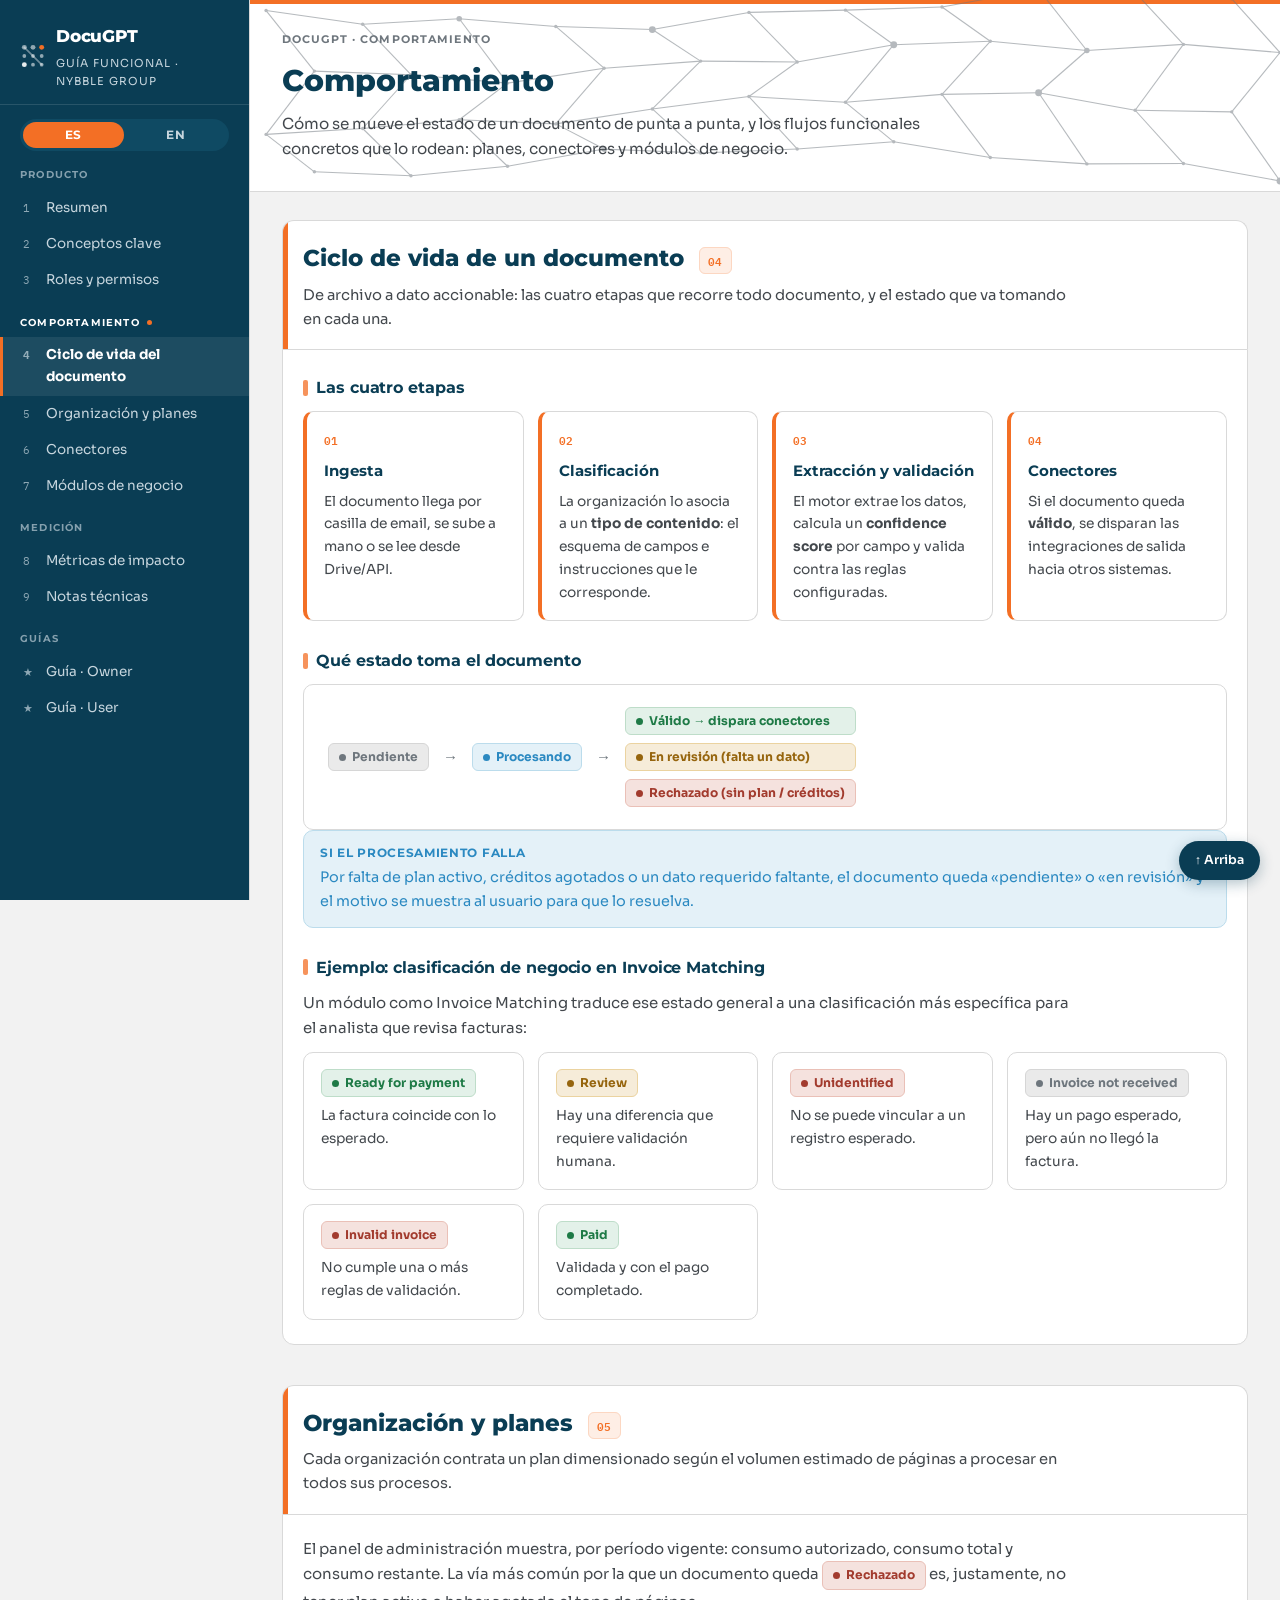
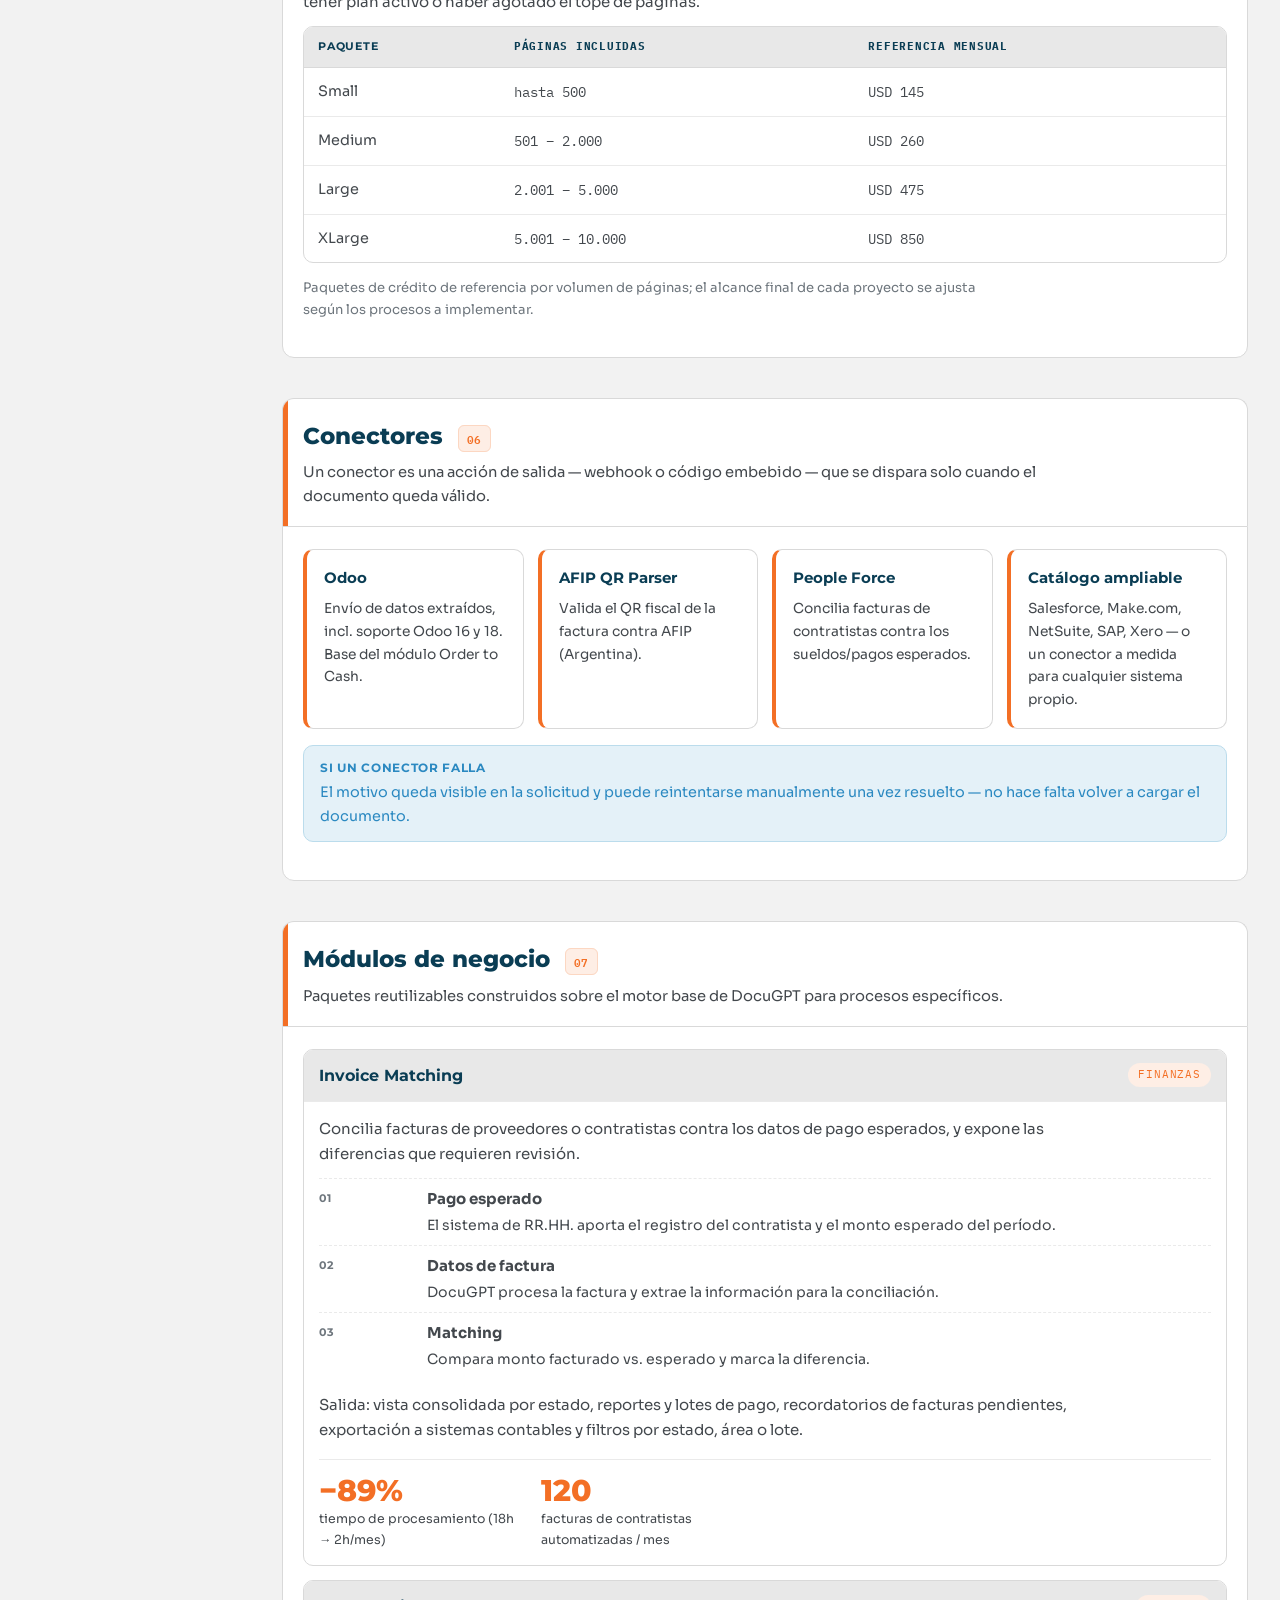
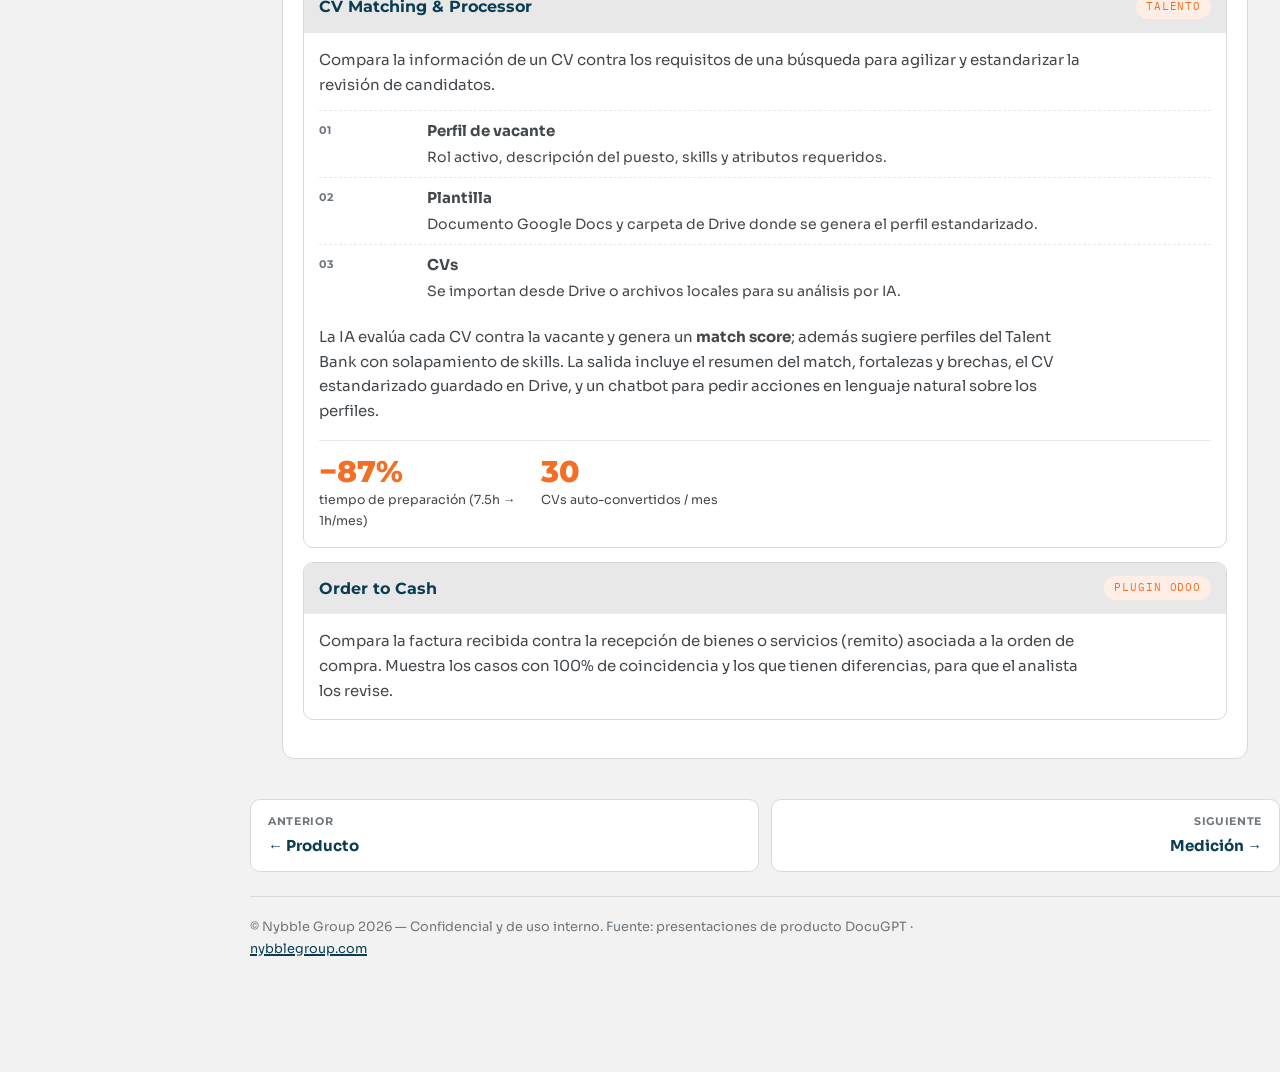
==== commit ff875226: "Adopt Nybble Group brand identity and add ES/EN language toggle Rebrand: recolors and re-fonts the w" ====
--- a/comportamiento.html
+++ b/comportamiento.html
@@ -3,44 +3,182 @@
 <head>
 <meta charset="utf-8">
 <meta name="viewport" content="width=device-width, initial-scale=1">
-<title>DocuGPT · Comportamiento</title>
+<title data-i18n="page.title">DocuGPT · Comportamiento</title>
 <link rel="preconnect" href="https://fonts.googleapis.com">
 <link rel="preconnect" href="https://fonts.gstatic.com" crossorigin>
-<link href="https://fonts.googleapis.com/css2?family=Newsreader:ital,opsz,wght@0,6..72,400;0,6..72,500;0,6..72,600;0,6..72,700;1,6..72,500&family=IBM+Plex+Sans:wght@400;500;600;700&family=IBM+Plex+Mono:wght@400;500;600&display=swap" rel="stylesheet">
+<link href="https://fonts.googleapis.com/css2?family=Montserrat:wght@600;700;800&family=Sora:wght@300;400;500;600;700&family=IBM+Plex+Mono:wght@400;500;600&display=swap" rel="stylesheet">
 <link rel="stylesheet" href="assets/style.css">
 </head>
 <body>
 <div class="shell">
 
 <nav class="side">
-  <div class="brand"><b>DocuGPT</b><span>Guía funcional · Nybble Group</span></div>
-
-  <div class="grp">Producto</div>
-  <a href="index.html#resumen"><i>1</i>Resumen</a>
-  <a href="index.html#conceptos"><i>2</i>Conceptos clave</a>
-  <a href="index.html#roles"><i>3</i>Roles y permisos</a>
-
-  <div class="grp is-here">Comportamiento</div>
-  <a href="#estados" class="is-here"><i>4</i>Ciclo de vida del documento</a>
-  <a href="#planes"><i>5</i>Organización y planes</a>
-  <a href="#conectores"><i>6</i>Conectores</a>
-  <a href="#modulos"><i>7</i>Módulos de negocio</a>
-
-  <div class="grp">Medición</div>
-  <a href="medicion.html#metricas"><i>8</i>Métricas de impacto</a>
-  <a href="medicion.html#tecnico"><i>9</i>Notas técnicas</a>
-
-  <div class="grp">Guías</div>
-  <a href="guia-owner.html"><i>★</i>Guía · Owner</a>
-  <a href="guia-user.html"><i>★</i>Guía · User</a>
+  <div class="brand">
+    <svg class="nybble-mark" width="26" height="26" viewBox="0 0 36 36" aria-hidden="true">
+      <circle cx="6" cy="6" r="3.4"/><circle cx="18" cy="6" r="3.4"/><circle cx="30" cy="6" r="3.4"/>
+      <circle cx="6" cy="18" r="2.6"/><circle cx="18" cy="18" r="2.6"/><circle cx="30" cy="18" r="2.6"/>
+      <circle cx="6" cy="30" r="3.4"/><circle cx="18" cy="30" r="2.6"/><circle cx="30" cy="30" r="2.6"/>
+      <path d="M6 6 C14 14, 22 22, 30 30"/>
+    </svg>
+    <div class="brand-text"><b>DocuGPT</b><span data-i18n="nav.brandTag">Guía funcional · Nybble Group</span></div>
+  </div>
+
+  <div class="langtoggle" role="group" aria-label="Language / Idioma">
+    <button type="button" data-lang-btn="es" aria-pressed="true">ES</button>
+    <button type="button" data-lang-btn="en" aria-pressed="false">EN</button>
+  </div>
+
+  <div class="grp" data-i18n="nav.grp.producto">Producto</div>
+  <a href="index.html#resumen"><i>1</i><span data-i18n="nav.link.resumen">Resumen</span></a>
+  <a href="index.html#conceptos"><i>2</i><span data-i18n="nav.link.conceptos">Conceptos clave</span></a>
+  <a href="index.html#roles"><i>3</i><span data-i18n="nav.link.roles">Roles y permisos</span></a>
+
+  <div class="grp is-here" data-i18n="nav.grp.comportamiento">Comportamiento</div>
+  <a href="#estados" class="is-here"><i>4</i><span data-i18n="nav.link.estados">Ciclo de vida del documento</span></a>
+  <a href="#planes"><i>5</i><span data-i18n="nav.link.planes">Organización y planes</span></a>
+  <a href="#conectores"><i>6</i><span data-i18n="nav.link.conectores">Conectores</span></a>
+  <a href="#modulos"><i>7</i><span data-i18n="nav.link.modulos">Módulos de negocio</span></a>
+
+  <div class="grp" data-i18n="nav.grp.medicion">Medición</div>
+  <a href="medicion.html#metricas"><i>8</i><span data-i18n="nav.link.metricas">Métricas de impacto</span></a>
+  <a href="medicion.html#tecnico"><i>9</i><span data-i18n="nav.link.tecnico">Notas técnicas</span></a>
+
+  <div class="grp" data-i18n="nav.grp.guias">Guías</div>
+  <a href="guia-owner.html"><i>★</i><span data-i18n="nav.link.guiaOwner">Guía · Owner</span></a>
+  <a href="guia-user.html"><i>★</i><span data-i18n="nav.link.guiaUser">Guía · User</span></a>
 </nav>
 
 <main>
 <header class="pagehead" style="--accent:var(--c-comportamiento)">
+  <div class="mesh">
+<svg viewBox="0 0 960 200" xmlns="http://www.w3.org/2000/svg" fill="none" stroke="var(--ink3)" stroke-width="1">
+<g stroke="var(--ink3)">
+<path d="M15.0 31.3 L105.0 44.0"/>
+<path d="M15.0 31.3 L60.0 87.7"/>
+<path d="M105.0 44.0 L195.0 38.9"/>
+<path d="M105.0 44.0 L150.0 91.1"/>
+<path d="M195.0 38.9 L285.0 46.1"/>
+<path d="M195.0 38.9 L240.0 98.9"/>
+<path d="M285.0 46.1 L375.0 49.0"/>
+<path d="M285.0 46.1 L330.0 85.0"/>
+<path d="M375.0 49.0 L465.0 33.0"/>
+<path d="M375.0 49.0 L420.0 78.4"/>
+<path d="M465.0 33.0 L555.0 30.9"/>
+<path d="M465.0 33.0 L510.0 79.2"/>
+<path d="M555.0 30.9 L645.0 28.0"/>
+<path d="M555.0 30.9 L600.0 63.1"/>
+<path d="M645.0 28.0 L735.0 11.5"/>
+<path d="M645.0 28.0 L690.0 59.9"/>
+<path d="M735.0 11.5 L825.0 14.4"/>
+<path d="M735.0 11.5 L780.0 68.5"/>
+<path d="M825.0 14.4 L915.0 20.3"/>
+<path d="M825.0 14.4 L870.0 62.8"/>
+<path d="M915.0 20.3 L960.0 70.4"/>
+<path d="M60.0 87.7 L150.0 91.1"/>
+<path d="M60.0 87.7 L15.0 146.7"/>
+<path d="M150.0 91.1 L240.0 98.9"/>
+<path d="M150.0 91.1 L105.0 141.2"/>
+<path d="M240.0 98.9 L330.0 85.0"/>
+<path d="M240.0 98.9 L195.0 133.1"/>
+<path d="M330.0 85.0 L420.0 78.4"/>
+<path d="M330.0 85.0 L285.0 136.9"/>
+<path d="M420.0 78.4 L510.0 79.2"/>
+<path d="M420.0 78.4 L375.0 123.0"/>
+<path d="M510.0 79.2 L600.0 63.1"/>
+<path d="M510.0 79.2 L465.0 111.4"/>
+<path d="M600.0 63.1 L690.0 59.9"/>
+<path d="M600.0 63.1 L555.0 116.8"/>
+<path d="M690.0 59.9 L780.0 68.5"/>
+<path d="M690.0 59.9 L645.0 109.4"/>
+<path d="M780.0 68.5 L870.0 62.8"/>
+<path d="M780.0 68.5 L735.0 107.9"/>
+<path d="M870.0 62.8 L960.0 70.4"/>
+<path d="M870.0 62.8 L825.0 124.2"/>
+<path d="M960.0 70.4 L915.0 125.7"/>
+<path d="M15.0 146.7 L105.0 141.2"/>
+<path d="M15.0 146.7 L60.0 181.6"/>
+<path d="M105.0 141.2 L195.0 133.1"/>
+<path d="M105.0 141.2 L150.0 185.3"/>
+<path d="M195.0 133.1 L285.0 136.9"/>
+<path d="M195.0 133.1 L240.0 176.4"/>
+<path d="M285.0 136.9 L375.0 123.0"/>
+<path d="M285.0 136.9 L330.0 160.4"/>
+<path d="M375.0 123.0 L465.0 111.4"/>
+<path d="M375.0 123.0 L420.0 164.1"/>
+<path d="M465.0 111.4 L555.0 116.8"/>
+<path d="M465.0 111.4 L510.0 160.3"/>
+<path d="M555.0 116.8 L645.0 109.4"/>
+<path d="M555.0 116.8 L600.0 153.6"/>
+<path d="M645.0 109.4 L735.0 107.9"/>
+<path d="M645.0 109.4 L690.0 168.3"/>
+<path d="M735.0 107.9 L825.0 124.2"/>
+<path d="M735.0 107.9 L780.0 174.2"/>
+<path d="M825.0 124.2 L915.0 125.7"/>
+<path d="M825.0 124.2 L870.0 173.9"/>
+<path d="M915.0 125.7 L960.0 190.1"/>
+<path d="M60.0 181.6 L150.0 185.3"/>
+<path d="M150.0 185.3 L240.0 176.4"/>
+<path d="M240.0 176.4 L330.0 160.4"/>
+<path d="M330.0 160.4 L420.0 164.1"/>
+<path d="M420.0 164.1 L510.0 160.3"/>
+<path d="M510.0 160.3 L600.0 153.6"/>
+<path d="M600.0 153.6 L690.0 168.3"/>
+<path d="M690.0 168.3 L780.0 174.2"/>
+<path d="M780.0 174.2 L870.0 173.9"/>
+<path d="M870.0 173.9 L960.0 190.1"/>
+</g>
+<g fill="var(--ink3)" stroke="none">
+<circle cx="15.0" cy="31.3" r="1.6"/>
+<circle cx="105.0" cy="44.0" r="1.6"/>
+<circle cx="195.0" cy="38.9" r="2.6"/>
+<circle cx="285.0" cy="46.1" r="1.6"/>
+<circle cx="375.0" cy="49.0" r="3.2"/>
+<circle cx="465.0" cy="33.0" r="1.6"/>
+<circle cx="555.0" cy="30.9" r="1.6"/>
+<circle cx="645.0" cy="28.0" r="1.6"/>
+<circle cx="735.0" cy="11.5" r="1.6"/>
+<circle cx="825.0" cy="14.4" r="1.6"/>
+<circle cx="915.0" cy="20.3" r="1.6"/>
+<circle cx="60.0" cy="87.7" r="1.6"/>
+<circle cx="150.0" cy="91.1" r="1.6"/>
+<circle cx="240.0" cy="98.9" r="1.6"/>
+<circle cx="330.0" cy="85.0" r="1.6"/>
+<circle cx="420.0" cy="78.4" r="1.6"/>
+<circle cx="510.0" cy="79.2" r="1.6"/>
+<circle cx="600.0" cy="63.1" r="3.2"/>
+<circle cx="690.0" cy="59.9" r="1.6"/>
+<circle cx="780.0" cy="68.5" r="2.6"/>
+<circle cx="870.0" cy="62.8" r="1.6"/>
+<circle cx="960.0" cy="70.4" r="1.6"/>
+<circle cx="15.0" cy="146.7" r="1.6"/>
+<circle cx="105.0" cy="141.2" r="1.6"/>
+<circle cx="195.0" cy="133.1" r="1.6"/>
+<circle cx="285.0" cy="136.9" r="1.6"/>
+<circle cx="375.0" cy="123.0" r="1.6"/>
+<circle cx="465.0" cy="111.4" r="1.6"/>
+<circle cx="555.0" cy="116.8" r="1.6"/>
+<circle cx="645.0" cy="109.4" r="1.6"/>
+<circle cx="735.0" cy="107.9" r="3.2"/>
+<circle cx="825.0" cy="124.2" r="1.6"/>
+<circle cx="915.0" cy="125.7" r="1.6"/>
+<circle cx="60.0" cy="181.6" r="1.6"/>
+<circle cx="150.0" cy="185.3" r="1.6"/>
+<circle cx="240.0" cy="176.4" r="1.6"/>
+<circle cx="330.0" cy="160.4" r="2.6"/>
+<circle cx="420.0" cy="164.1" r="1.6"/>
+<circle cx="510.0" cy="160.3" r="1.6"/>
+<circle cx="600.0" cy="153.6" r="1.6"/>
+<circle cx="690.0" cy="168.3" r="1.6"/>
+<circle cx="780.0" cy="174.2" r="1.6"/>
+<circle cx="870.0" cy="173.9" r="1.6"/>
+<circle cx="960.0" cy="190.1" r="3.2"/>
+</g>
+</svg>
+  </div>
   <div class="wrap">
-    <div class="crumb"><a href="index.html">DocuGPT</a> · Comportamiento</div>
-    <h1>Comportamiento</h1>
-    <p>Cómo se mueve el estado de un documento de punta a punta, y los flujos funcionales concretos que lo rodean: planes, conectores y módulos de negocio.</p>
+    <div class="crumb"><a href="index.html">DocuGPT</a> · <span data-i18n="ph.crumb">Comportamiento</span></div>
+    <h1 data-i18n="ph.h1">Comportamiento</h1>
+    <p data-i18n="ph.p">Cómo se mueve el estado de un documento de punta a punta, y los flujos funcionales concretos que lo rodean: planes, conectores y módulos de negocio.</p>
   </div>
 </header>
 
@@ -48,60 +186,60 @@
 
 <!-- ============ 4. CICLO DE VIDA DEL DOCUMENTO ============ -->
 <section id="estados" style="--accent:var(--c-comportamiento)">
-  <div class="shead"><div><h2>Ciclo de vida de un documento <span class="num">04</span></h2><p>De archivo a dato accionable: las cuatro etapas que recorre todo documento, y el estado que va tomando en cada una.</p></div></div>
+  <div class="shead"><div><h2><span data-i18n="estados.h2">Ciclo de vida de un documento</span> <span class="num">04</span></h2><p data-i18n="estados.p">De archivo a dato accionable: las cuatro etapas que recorre todo documento, y el estado que va tomando en cada una.</p></div></div>
   <div class="sbody">
 
-    <h3>Las cuatro etapas</h3>
+    <h3 data-i18n="estados.h3.etapas">Las cuatro etapas</h3>
     <div class="grid g4">
       <div class="card acc">
         <span style="font-family:var(--mono);font-size:.7rem;color:var(--accent);font-weight:600">01</span>
-        <h5 style="margin-top:6px">Ingesta</h5>
-        <p class="mini">El documento llega por casilla de email, se sube a mano o se lee desde Drive/API.</p>
+        <h5 style="margin-top:6px" data-i18n="et1.title">Ingesta</h5>
+        <p class="mini" data-i18n="et1.body">El documento llega por casilla de email, se sube a mano o se lee desde Drive/API.</p>
       </div>
       <div class="card acc">
         <span style="font-family:var(--mono);font-size:.7rem;color:var(--accent);font-weight:600">02</span>
-        <h5 style="margin-top:6px">Clasificación</h5>
-        <p class="mini">La organización lo asocia a un <strong>tipo de contenido</strong>: el esquema de campos e instrucciones que le corresponde.</p>
+        <h5 style="margin-top:6px" data-i18n="et2.title">Clasificación</h5>
+        <p class="mini" data-i18n-html="et2.body">La organización lo asocia a un <strong>tipo de contenido</strong>: el esquema de campos e instrucciones que le corresponde.</p>
       </div>
       <div class="card acc">
         <span style="font-family:var(--mono);font-size:.7rem;color:var(--accent);font-weight:600">03</span>
-        <h5 style="margin-top:6px">Extracción y validación</h5>
-        <p class="mini">El motor extrae los datos, calcula un <strong>confidence score</strong> por campo y valida contra las reglas configuradas.</p>
+        <h5 style="margin-top:6px" data-i18n="et3.title">Extracción y validación</h5>
+        <p class="mini" data-i18n-html="et3.body">El motor extrae los datos, calcula un <strong>confidence score</strong> por campo y valida contra las reglas configuradas.</p>
       </div>
       <div class="card acc">
         <span style="font-family:var(--mono);font-size:.7rem;color:var(--accent);font-weight:600">04</span>
-        <h5 style="margin-top:6px">Conectores</h5>
-        <p class="mini">Si el documento queda <strong>válido</strong>, se disparan las integraciones de salida hacia otros sistemas.</p>
-      </div>
-    </div>
-
-    <h3>Qué estado toma el documento</h3>
+        <h5 style="margin-top:6px" data-i18n="et4.title">Conectores</h5>
+        <p class="mini" data-i18n-html="et4.body">Si el documento queda <strong>válido</strong>, se disparan las integraciones de salida hacia otros sistemas.</p>
+      </div>
+    </div>
+
+    <h3 data-i18n="estados.h3.estado">Qué estado toma el documento</h3>
     <div class="card" style="display:flex;flex-wrap:wrap;align-items:center;gap:14px;padding:22px 24px">
-      <span class="st st-pend">Pendiente</span>
+      <span class="st st-pend" data-i18n="st.pendiente">Pendiente</span>
       <span style="color:var(--ink3)">→</span>
-      <span class="st st-proc">Procesando</span>
+      <span class="st st-proc" data-i18n="st.procesando">Procesando</span>
       <span style="color:var(--ink3)">→</span>
       <div style="display:flex;flex-direction:column;gap:8px">
-        <span class="st st-ok">Válido → dispara conectores</span>
-        <span class="st st-rev">En revisión (falta un dato)</span>
-        <span class="st st-bad">Rechazado (sin plan / créditos)</span>
+        <span class="st st-ok" data-i18n="st.valido">Válido → dispara conectores</span>
+        <span class="st st-rev" data-i18n="st.revision">En revisión (falta un dato)</span>
+        <span class="st st-bad" data-i18n="st.rechazado">Rechazado (sin plan / créditos)</span>
       </div>
     </div>
 
     <div class="callout c-info">
-      <b>Si el procesamiento falla</b>
-      Por falta de plan activo, créditos agotados o un dato requerido faltante, el documento queda «pendiente» o «en revisión» y el motivo se muestra al usuario para que lo resuelva.
-    </div>
-
-    <h3>Ejemplo: clasificación de negocio en Invoice Matching</h3>
-    <p>Un módulo como <span class="b b-user" style="background:none;border:none;padding:0;color:var(--ink);font-weight:600">Invoice Matching</span> traduce ese estado general a una clasificación más específica para el analista que revisa facturas:</p>
+      <b data-i18n="callout.falla.title">Si el procesamiento falla</b>
+      <span data-i18n="callout.falla.body">Por falta de plan activo, créditos agotados o un dato requerido faltante, el documento queda «pendiente» o «en revisión» y el motivo se muestra al usuario para que lo resuelva.</span>
+    </div>
+
+    <h3 data-i18n="estados.h3.ejemplo">Ejemplo: clasificación de negocio en Invoice Matching</h3>
+    <p data-i18n="estados.ejemplo.p">Un módulo como Invoice Matching traduce ese estado general a una clasificación más específica para el analista que revisa facturas:</p>
     <div class="grid g3">
-      <div class="card"><span class="st st-ok">Ready for payment</span><p class="mini" style="margin-top:8px">La factura coincide con lo esperado.</p></div>
-      <div class="card"><span class="st st-rev">Review</span><p class="mini" style="margin-top:8px">Hay una diferencia que requiere validación humana.</p></div>
-      <div class="card"><span class="st st-bad">Unidentified</span><p class="mini" style="margin-top:8px">No se puede vincular a un registro esperado.</p></div>
-      <div class="card"><span class="st st-pend">Invoice not received</span><p class="mini" style="margin-top:8px">Hay un pago esperado, pero aún no llegó la factura.</p></div>
-      <div class="card"><span class="st st-bad">Invalid invoice</span><p class="mini" style="margin-top:8px">No cumple una o más reglas de validación.</p></div>
-      <div class="card"><span class="st st-ok">Paid</span><p class="mini" style="margin-top:8px">Validada y con el pago completado.</p></div>
+      <div class="card"><span class="st st-ok" data-i18n="im.rfp">Ready for payment</span><p class="mini" style="margin-top:8px" data-i18n="im.rfp.body">La factura coincide con lo esperado.</p></div>
+      <div class="card"><span class="st st-rev" data-i18n="im.review">Review</span><p class="mini" style="margin-top:8px" data-i18n="im.review.body">Hay una diferencia que requiere validación humana.</p></div>
+      <div class="card"><span class="st st-bad" data-i18n="im.unident">Unidentified</span><p class="mini" style="margin-top:8px" data-i18n="im.unident.body">No se puede vincular a un registro esperado.</p></div>
+      <div class="card"><span class="st st-pend" data-i18n="im.notrec">Invoice not received</span><p class="mini" style="margin-top:8px" data-i18n="im.notrec.body">Hay un pago esperado, pero aún no llegó la factura.</p></div>
+      <div class="card"><span class="st st-bad" data-i18n="im.invalid">Invalid invoice</span><p class="mini" style="margin-top:8px" data-i18n="im.invalid.body">No cumple una o más reglas de validación.</p></div>
+      <div class="card"><span class="st st-ok" data-i18n="im.paid">Paid</span><p class="mini" style="margin-top:8px" data-i18n="im.paid.body">Validada y con el pago completado.</p></div>
     </div>
 
   </div>
@@ -109,42 +247,42 @@
 
 <!-- ============ 5. ORGANIZACIÓN Y PLANES ============ -->
 <section id="planes" style="--accent:var(--c-comportamiento)">
-  <div class="shead"><div><h2>Organización y planes <span class="num">05</span></h2><p>Cada organización contrata un plan dimensionado según el volumen estimado de páginas a procesar en todos sus procesos.</p></div></div>
+  <div class="shead"><div><h2><span data-i18n="planes.h2">Organización y planes</span> <span class="num">05</span></h2><p data-i18n="planes.p">Cada organización contrata un plan dimensionado según el volumen estimado de páginas a procesar en todos sus procesos.</p></div></div>
   <div class="sbody">
 
-    <p>El panel de administración muestra, por período vigente: consumo autorizado, consumo total y consumo restante. La vía más común por la que un documento queda <span class="st st-bad" style="vertical-align:middle">Rechazado</span> es, justamente, no tener plan activo o haber agotado el tope de páginas.</p>
+    <p data-i18n-html="planes.intro">El panel de administración muestra, por período vigente: consumo autorizado, consumo total y consumo restante. La vía más común por la que un documento queda <span class="st st-bad" style="vertical-align:middle">Rechazado</span> es, justamente, no tener plan activo o haber agotado el tope de páginas.</p>
 
     <div class="tw">
       <table>
-        <thead><tr><th>Paquete</th><th class="num">Páginas incluidas</th><th class="num">Referencia mensual</th></tr></thead>
+        <thead><tr><th data-i18n="planes.th.paquete">Paquete</th><th class="num" data-i18n="planes.th.paginas">Páginas incluidas</th><th class="num" data-i18n="planes.th.ref">Referencia mensual</th></tr></thead>
         <tbody>
-          <tr><td>Small</td><td class="num">hasta 500</td><td class="num">USD 145</td></tr>
+          <tr><td>Small</td><td class="num" data-i18n="planes.small.pag">hasta 500</td><td class="num">USD 145</td></tr>
           <tr><td>Medium</td><td class="num">501 – 2.000</td><td class="num">USD 260</td></tr>
           <tr><td>Large</td><td class="num">2.001 – 5.000</td><td class="num">USD 475</td></tr>
           <tr><td>XLarge</td><td class="num">5.001 – 10.000</td><td class="num">USD 850</td></tr>
         </tbody>
       </table>
     </div>
-    <p class="mini" style="color:var(--ink3);font-size:.82rem">Paquetes de crédito de referencia por volumen de páginas; el alcance final de cada proyecto se ajusta según los procesos a implementar.</p>
+    <p class="mini" style="color:var(--ink3);font-size:.82rem" data-i18n="planes.nota">Paquetes de crédito de referencia por volumen de páginas; el alcance final de cada proyecto se ajusta según los procesos a implementar.</p>
 
   </div>
 </section>
 
 <!-- ============ 6. CONECTORES ============ -->
 <section id="conectores" style="--accent:var(--c-comportamiento)">
-  <div class="shead"><div><h2>Conectores <span class="num">06</span></h2><p>Un conector es una acción de salida — webhook o código embebido — que se dispara solo cuando el documento queda válido.</p></div></div>
+  <div class="shead"><div><h2><span data-i18n="conectores.h2">Conectores</span> <span class="num">06</span></h2><p data-i18n="conectores.p">Un conector es una acción de salida — webhook o código embebido — que se dispara solo cuando el documento queda válido.</p></div></div>
   <div class="sbody">
 
     <div class="grid g4">
-      <div class="card acc"><h5>Odoo</h5><p class="mini">Envío de datos extraídos, incl. soporte Odoo 16 y 18. Base del módulo Order to Cash.</p></div>
-      <div class="card acc"><h5>AFIP QR Parser</h5><p class="mini">Valida el QR fiscal de la factura contra AFIP (Argentina).</p></div>
-      <div class="card acc"><h5>People Force</h5><p class="mini">Concilia facturas de contratistas contra los sueldos/pagos esperados.</p></div>
-      <div class="card acc"><h5>Catálogo ampliable</h5><p class="mini">Salesforce, Make.com, NetSuite, SAP, Xero — o un conector a medida para cualquier sistema propio.</p></div>
+      <div class="card acc"><h5>Odoo</h5><p class="mini" data-i18n="conn.odoo">Envío de datos extraídos, incl. soporte Odoo 16 y 18. Base del módulo Order to Cash.</p></div>
+      <div class="card acc"><h5>AFIP QR Parser</h5><p class="mini" data-i18n="conn.afip">Valida el QR fiscal de la factura contra AFIP (Argentina).</p></div>
+      <div class="card acc"><h5>People Force</h5><p class="mini" data-i18n="conn.pf">Concilia facturas de contratistas contra los sueldos/pagos esperados.</p></div>
+      <div class="card acc"><h5 data-i18n="conn.catalogo.title">Catálogo ampliable</h5><p class="mini" data-i18n="conn.catalogo.body">Salesforce, Make.com, NetSuite, SAP, Xero — o un conector a medida para cualquier sistema propio.</p></div>
     </div>
 
     <div class="callout c-info" style="margin-top:16px">
-      <b>Si un conector falla</b>
-      El motivo queda visible en la solicitud y puede reintentarse manualmente una vez resuelto — no hace falta volver a cargar el documento.
+      <b data-i18n="callout.conector.title">Si un conector falla</b>
+      <span data-i18n="callout.conector.body">El motivo queda visible en la solicitud y puede reintentarse manualmente una vez resuelto — no hace falta volver a cargar el documento.</span>
     </div>
 
   </div>
@@ -152,41 +290,41 @@
 
 <!-- ============ 7. MÓDULOS DE NEGOCIO ============ -->
 <section id="modulos" style="--accent:var(--c-comportamiento)">
-  <div class="shead"><div><h2>Módulos de negocio <span class="num">07</span></h2><p>Paquetes reutilizables construidos sobre el motor base de DocuGPT para procesos específicos.</p></div></div>
+  <div class="shead"><div><h2><span data-i18n="modulos.h2">Módulos de negocio</span> <span class="num">07</span></h2><p data-i18n="modulos.p">Paquetes reutilizables construidos sobre el motor base de DocuGPT para procesos específicos.</p></div></div>
   <div class="sbody">
 
     <div class="flowcard">
       <div class="fh">
         <h5>Invoice Matching</h5>
-        <span style="font-family:var(--mono);font-size:.68rem;text-transform:uppercase;letter-spacing:.08em;color:var(--accent);background:color-mix(in srgb,var(--accent) 12%,var(--card));padding:3px 10px;border-radius:999px">Finanzas</span>
+        <span style="font-family:var(--mono);font-size:.68rem;text-transform:uppercase;letter-spacing:.08em;color:var(--accent);background:color-mix(in srgb,var(--accent) 12%,var(--card));padding:3px 10px;border-radius:999px" data-i18n="tag.finanzas">Finanzas</span>
       </div>
       <div class="fb">
-        <p>Concilia facturas de proveedores o contratistas contra los datos de pago esperados, y expone las diferencias que requieren revisión.</p>
-        <div class="frow"><div class="lab">01</div><div><strong>Pago esperado</strong><p class="mini" style="margin-top:2px">El sistema de RR.HH. aporta el registro del contratista y el monto esperado del período.</p></div></div>
-        <div class="frow"><div class="lab">02</div><div><strong>Datos de factura</strong><p class="mini" style="margin-top:2px">DocuGPT procesa la factura y extrae la información para la conciliación.</p></div></div>
-        <div class="frow"><div class="lab">03</div><div><strong>Matching</strong><p class="mini" style="margin-top:2px">Compara monto facturado vs. esperado y marca la diferencia.</p></div></div>
-        <p class="mini" style="margin-top:14px">Salida: vista consolidada por estado, reportes y lotes de pago, recordatorios de facturas pendientes, exportación a sistemas contables y filtros por estado, área o lote.</p>
+        <p data-i18n="im.desc">Concilia facturas de proveedores o contratistas contra los datos de pago esperados, y expone las diferencias que requieren revisión.</p>
+        <div class="frow"><div class="lab">01</div><div><strong data-i18n="im.s1.title">Pago esperado</strong><p class="mini" style="margin-top:2px" data-i18n="im.s1.body">El sistema de RR.HH. aporta el registro del contratista y el monto esperado del período.</p></div></div>
+        <div class="frow"><div class="lab">02</div><div><strong data-i18n="im.s2.title">Datos de factura</strong><p class="mini" style="margin-top:2px" data-i18n="im.s2.body">DocuGPT procesa la factura y extrae la información para la conciliación.</p></div></div>
+        <div class="frow"><div class="lab">03</div><div><strong data-i18n="im.s3.title">Matching</strong><p class="mini" style="margin-top:2px" data-i18n="im.s3.body">Compara monto facturado vs. esperado y marca la diferencia.</p></div></div>
+        <p class="mini" style="margin-top:14px" data-i18n="im.salida">Salida: vista consolidada por estado, reportes y lotes de pago, recordatorios de facturas pendientes, exportación a sistemas contables y filtros por estado, área o lote.</p>
         <div class="impact">
-          <div><div class="num">−89%</div><div class="lbl">tiempo de procesamiento (18h → 2h/mes)</div></div>
-          <div><div class="num">120</div><div class="lbl">facturas de contratistas automatizadas / mes</div></div>
+          <div><div class="num">−89%</div><div class="lbl" data-i18n="im.impact1">tiempo de procesamiento (18h → 2h/mes)</div></div>
+          <div><div class="num">120</div><div class="lbl" data-i18n="im.impact2">facturas de contratistas automatizadas / mes</div></div>
         </div>
       </div>
     </div>
 
     <div class="flowcard">
       <div class="fh">
-        <h5>CV Matching &amp; Processor</h5>
-        <span style="font-family:var(--mono);font-size:.68rem;text-transform:uppercase;letter-spacing:.08em;color:var(--accent);background:color-mix(in srgb,var(--accent) 12%,var(--card));padding:3px 10px;border-radius:999px">Talento</span>
+        <h5 data-i18n="cv.title">CV Matching &amp; Processor</h5>
+        <span style="font-family:var(--mono);font-size:.68rem;text-transform:uppercase;letter-spacing:.08em;color:var(--accent);background:color-mix(in srgb,var(--accent) 12%,var(--card));padding:3px 10px;border-radius:999px" data-i18n="tag.talento">Talento</span>
       </div>
       <div class="fb">
-        <p>Compara la información de un CV contra los requisitos de una búsqueda para agilizar y estandarizar la revisión de candidatos.</p>
-        <div class="frow"><div class="lab">01</div><div><strong>Perfil de vacante</strong><p class="mini" style="margin-top:2px">Rol activo, descripción del puesto, skills y atributos requeridos.</p></div></div>
-        <div class="frow"><div class="lab">02</div><div><strong>Plantilla</strong><p class="mini" style="margin-top:2px">Documento Google Docs y carpeta de Drive donde se genera el perfil estandarizado.</p></div></div>
-        <div class="frow"><div class="lab">03</div><div><strong>CVs</strong><p class="mini" style="margin-top:2px">Se importan desde Drive o archivos locales para su análisis por IA.</p></div></div>
-        <p class="mini" style="margin-top:14px">La IA evalúa cada CV contra la vacante y genera un <strong>match score</strong>; además sugiere perfiles del Talent Bank con solapamiento de skills. La salida incluye el resumen del match, fortalezas y brechas, el CV estandarizado guardado en Drive, y un chatbot para pedir acciones en lenguaje natural sobre los perfiles.</p>
+        <p data-i18n="cv.desc">Compara la información de un CV contra los requisitos de una búsqueda para agilizar y estandarizar la revisión de candidatos.</p>
+        <div class="frow"><div class="lab">01</div><div><strong data-i18n="cv.s1.title">Perfil de vacante</strong><p class="mini" style="margin-top:2px" data-i18n="cv.s1.body">Rol activo, descripción del puesto, skills y atributos requeridos.</p></div></div>
+        <div class="frow"><div class="lab">02</div><div><strong data-i18n="cv.s2.title">Plantilla</strong><p class="mini" style="margin-top:2px" data-i18n="cv.s2.body">Documento Google Docs y carpeta de Drive donde se genera el perfil estandarizado.</p></div></div>
+        <div class="frow"><div class="lab">03</div><div><strong data-i18n="cv.s3.title">CVs</strong><p class="mini" style="margin-top:2px" data-i18n="cv.s3.body">Se importan desde Drive o archivos locales para su análisis por IA.</p></div></div>
+        <p class="mini" style="margin-top:14px" data-i18n-html="cv.salida">La IA evalúa cada CV contra la vacante y genera un <strong>match score</strong>; además sugiere perfiles del Talent Bank con solapamiento de skills. La salida incluye el resumen del match, fortalezas y brechas, el CV estandarizado guardado en Drive, y un chatbot para pedir acciones en lenguaje natural sobre los perfiles.</p>
         <div class="impact">
-          <div><div class="num">−87%</div><div class="lbl">tiempo de preparación (7.5h → 1h/mes)</div></div>
-          <div><div class="num">30</div><div class="lbl">CVs auto-convertidos / mes</div></div>
+          <div><div class="num">−87%</div><div class="lbl" data-i18n="cv.impact1">tiempo de preparación (7.5h → 1h/mes)</div></div>
+          <div><div class="num">30</div><div class="lbl" data-i18n="cv.impact2">CVs auto-convertidos / mes</div></div>
         </div>
       </div>
     </div>
@@ -194,10 +332,10 @@
     <div class="flowcard">
       <div class="fh">
         <h5>Order to Cash</h5>
-        <span style="font-family:var(--mono);font-size:.68rem;text-transform:uppercase;letter-spacing:.08em;color:var(--accent);background:color-mix(in srgb,var(--accent) 12%,var(--card));padding:3px 10px;border-radius:999px">Plugin Odoo</span>
+        <span style="font-family:var(--mono);font-size:.68rem;text-transform:uppercase;letter-spacing:.08em;color:var(--accent);background:color-mix(in srgb,var(--accent) 12%,var(--card));padding:3px 10px;border-radius:999px" data-i18n="tag.odoo">Plugin Odoo</span>
       </div>
       <div class="fb">
-        <p style="margin:0">Compara la factura recibida contra la recepción de bienes o servicios (remito) asociada a la orden de compra. Muestra los casos con 100% de coincidencia y los que tienen diferencias, para que el analista los revise.</p>
+        <p style="margin:0" data-i18n="otc.desc">Compara la factura recibida contra la recepción de bienes o servicios (remito) asociada a la orden de compra. Muestra los casos con 100% de coincidencia y los que tienen diferencias, para que el analista los revise.</p>
       </div>
     </div>
 
@@ -207,18 +345,107 @@
 </div><!-- /wrap -->
 
 <div class="pager">
-  <a class="prev" href="index.html#roles"><span class="d">Anterior</span><span class="t">← Producto</span></a>
-  <a class="next" href="medicion.html#metricas"><span class="d">Siguiente</span><span class="t">Medición →</span></a>
+  <a class="prev" href="index.html#roles"><span class="d" data-i18n="pager.anterior">Anterior</span><span class="t" data-i18n="comportamiento.pager.prev">← Producto</span></a>
+  <a class="next" href="medicion.html#metricas"><span class="d" data-i18n="pager.siguiente">Siguiente</span><span class="t" data-i18n="comportamiento.pager.next">Medición →</span></a>
 </div>
 
 <footer>
   <div class="wrap" style="padding:0">
-    <p>© Nybble Group 2026 — Confidencial y de uso interno. Fuente: presentaciones de producto DocuGPT · <a href="https://www.nybblegroup.com" target="_blank" rel="noopener">nybblegroup.com</a></p>
+    <p data-i18n-html="footer.full">© Nybble Group 2026 — Confidencial y de uso interno. Fuente: presentaciones de producto DocuGPT · <a href="https://www.nybblegroup.com" target="_blank" rel="noopener">nybblegroup.com</a></p>
   </div>
 </footer>
 
 </main>
 </div><!-- /shell -->
-<a class="toplink" href="#estados">↑ Arriba</a>
+<a class="toplink" href="#estados" data-i18n="toplink.top">↑ Arriba</a>
+
+<script src="assets/i18n.js"></script>
+<script>
+initI18n({
+  "page.title": { es: "DocuGPT · Comportamiento", en: "DocuGPT · Behavior" },
+  "ph.crumb": { es: "Comportamiento", en: "Behavior" },
+  "ph.h1": { es: "Comportamiento", en: "Behavior" },
+  "ph.p": { es: "Cómo se mueve el estado de un documento de punta a punta, y los flujos funcionales concretos que lo rodean: planes, conectores y módulos de negocio.", en: "How a document's state moves end to end, and the concrete functional flows around it: plans, connectors, and business modules." },
+  "estados.h2": { es: "Ciclo de vida de un documento", en: "Document Lifecycle" },
+  "estados.p": { es: "De archivo a dato accionable: las cuatro etapas que recorre todo documento, y el estado que va tomando en cada una.", en: "From file to actionable data: the four stages every document goes through, and the state it takes on at each one." },
+  "estados.h3.etapas": { es: "Las cuatro etapas", en: "The four stages" },
+  "et1.title": { es: "Ingesta", en: "Ingestion" },
+  "et1.body": { es: "El documento llega por casilla de email, se sube a mano o se lee desde Drive/API.", en: "The document arrives by email inbox, gets uploaded manually, or is read from Drive/API." },
+  "et2.title": { es: "Clasificación", en: "Classification" },
+  "et2.body": { es: "La organización lo asocia a un <strong>tipo de contenido</strong>: el esquema de campos e instrucciones que le corresponde.", en: "The organization maps it to a <strong>content type</strong>: the field schema and instructions that apply to it." },
+  "et3.title": { es: "Extracción y validación", en: "Extraction & validation" },
+  "et3.body": { es: "El motor extrae los datos, calcula un <strong>confidence score</strong> por campo y valida contra las reglas configuradas.", en: "The engine extracts the data, calculates a <strong>confidence score</strong> per field, and validates it against the configured rules." },
+  "et4.title": { es: "Conectores", en: "Connectors" },
+  "et4.body": { es: "Si el documento queda <strong>válido</strong>, se disparan las integraciones de salida hacia otros sistemas.", en: "If the document ends up <strong>valid</strong>, the outbound integrations to other systems fire." },
+  "estados.h3.estado": { es: "Qué estado toma el documento", en: "What state the document takes on" },
+  "st.pendiente": { es: "Pendiente", en: "Pending" },
+  "st.procesando": { es: "Procesando", en: "Processing" },
+  "st.valido": { es: "Válido → dispara conectores", en: "Valid → triggers connectors" },
+  "st.revision": { es: "En revisión (falta un dato)", en: "In review (missing a field)" },
+  "st.rechazado": { es: "Rechazado (sin plan / créditos)", en: "Rejected (no plan / credits)" },
+  "callout.falla.title": { es: "Si el procesamiento falla", en: "If processing fails" },
+  "callout.falla.body": { es: "Por falta de plan activo, créditos agotados o un dato requerido faltante, el documento queda «pendiente» o «en revisión» y el motivo se muestra al usuario para que lo resuelva.", en: "Because of no active plan, exhausted credits, or a missing required field, the document ends up “pending” or “in review,” and the reason is shown to the user to resolve." },
+  "estados.h3.ejemplo": { es: "Ejemplo: clasificación de negocio en Invoice Matching", en: "Example: business classification in Invoice Matching" },
+  "estados.ejemplo.p": { es: "Un módulo como Invoice Matching traduce ese estado general a una clasificación más específica para el analista que revisa facturas:", en: "A module like Invoice Matching translates that general state into a more specific classification for the analyst reviewing invoices:" },
+  "im.rfp": { es: "Ready for payment", en: "Ready for payment" },
+  "im.rfp.body": { es: "La factura coincide con lo esperado.", en: "The invoice matches what was expected." },
+  "im.review": { es: "Review", en: "Review" },
+  "im.review.body": { es: "Hay una diferencia que requiere validación humana.", en: "There's a discrepancy that needs human validation." },
+  "im.unident": { es: "Unidentified", en: "Unidentified" },
+  "im.unident.body": { es: "No se puede vincular a un registro esperado.", en: "It can't be linked to an expected record." },
+  "im.notrec": { es: "Invoice not received", en: "Invoice not received" },
+  "im.notrec.body": { es: "Hay un pago esperado, pero aún no llegó la factura.", en: "A payment is expected, but the invoice hasn't arrived yet." },
+  "im.invalid": { es: "Invalid invoice", en: "Invalid invoice" },
+  "im.invalid.body": { es: "No cumple una o más reglas de validación.", en: "It fails one or more validation rules." },
+  "im.paid": { es: "Paid", en: "Paid" },
+  "im.paid.body": { es: "Validada y con el pago completado.", en: "Validated and with payment completed." },
+  "planes.h2": { es: "Organización y planes", en: "Organization & Plans" },
+  "planes.p": { es: "Cada organización contrata un plan dimensionado según el volumen estimado de páginas a procesar en todos sus procesos.", en: "Each organization subscribes to a plan sized to the estimated page volume across all its processes." },
+  "planes.intro": { es: 'El panel de administración muestra, por período vigente: consumo autorizado, consumo total y consumo restante. La vía más común por la que un documento queda <span class="st st-bad" style="vertical-align:middle">Rechazado</span> es, justamente, no tener plan activo o haber agotado el tope de páginas.', en: 'The admin panel shows, for the current period: authorized usage, total usage, and remaining usage. The most common reason a document ends up <span class="st st-bad" style="vertical-align:middle">Rejected</span> is, precisely, not having an active plan or having hit the page cap.' },
+  "planes.th.paquete": { es: "Paquete", en: "Package" },
+  "planes.th.paginas": { es: "Páginas incluidas", en: "Pages included" },
+  "planes.th.ref": { es: "Referencia mensual", en: "Monthly reference" },
+  "planes.small.pag": { es: "hasta 500", en: "up to 500" },
+  "planes.nota": { es: "Paquetes de crédito de referencia por volumen de páginas; el alcance final de cada proyecto se ajusta según los procesos a implementar.", en: "Reference credit packages by page volume; each project's final scope is adjusted based on the processes being implemented." },
+  "conectores.h2": { es: "Conectores", en: "Connectors" },
+  "conectores.p": { es: "Un conector es una acción de salida — webhook o código embebido — que se dispara solo cuando el documento queda válido.", en: "A connector is an outbound action — webhook or embedded code — that only fires once the document ends up valid." },
+  "conn.odoo": { es: "Envío de datos extraídos, incl. soporte Odoo 16 y 18. Base del módulo Order to Cash.", en: "Sends extracted data, incl. Odoo 16 and 18 support. Backbone of the Order to Cash module." },
+  "conn.afip": { es: "Valida el QR fiscal de la factura contra AFIP (Argentina).", en: "Validates the invoice's fiscal QR against AFIP (Argentina's tax authority)." },
+  "conn.pf": { es: "Concilia facturas de contratistas contra los sueldos/pagos esperados.", en: "Reconciles contractor invoices against expected pay." },
+  "conn.catalogo.title": { es: "Catálogo ampliable", en: "Expandable catalog" },
+  "conn.catalogo.body": { es: "Salesforce, Make.com, NetSuite, SAP, Xero — o un conector a medida para cualquier sistema propio.", en: "Salesforce, Make.com, NetSuite, SAP, Xero — or a custom connector for any in-house system." },
+  "callout.conector.title": { es: "Si un conector falla", en: "If a connector fails" },
+  "callout.conector.body": { es: "El motivo queda visible en la solicitud y puede reintentarse manualmente una vez resuelto — no hace falta volver a cargar el documento.", en: "The reason stays visible on the request and it can be retried manually once resolved — no need to re-upload the document." },
+  "modulos.h2": { es: "Módulos de negocio", en: "Business Modules" },
+  "modulos.p": { es: "Paquetes reutilizables construidos sobre el motor base de DocuGPT para procesos específicos.", en: "Reusable packages built on top of DocuGPT's core engine for specific processes." },
+  "tag.finanzas": { es: "Finanzas", en: "Finance" },
+  "im.desc": { es: "Concilia facturas de proveedores o contratistas contra los datos de pago esperados, y expone las diferencias que requieren revisión.", en: "Reconciles vendor or contractor invoices against expected payment data, and surfaces the differences that need review." },
+  "im.s1.title": { es: "Pago esperado", en: "Expected payment" },
+  "im.s1.body": { es: "El sistema de RR.HH. aporta el registro del contratista y el monto esperado del período.", en: "The HR system provides the contractor's record and the expected amount for the period." },
+  "im.s2.title": { es: "Datos de factura", en: "Invoice data" },
+  "im.s2.body": { es: "DocuGPT procesa la factura y extrae la información para la conciliación.", en: "DocuGPT processes the invoice and extracts the information needed for reconciliation." },
+  "im.s3.title": { es: "Matching", en: "Matching" },
+  "im.s3.body": { es: "Compara monto facturado vs. esperado y marca la diferencia.", en: "Compares billed vs. expected amount and flags the difference." },
+  "im.salida": { es: "Salida: vista consolidada por estado, reportes y lotes de pago, recordatorios de facturas pendientes, exportación a sistemas contables y filtros por estado, área o lote.", en: "Output: a consolidated view by status, reports and payment batches, pending-invoice reminders, export to accounting systems, and filters by status, area, or batch." },
+  "im.impact1": { es: "tiempo de procesamiento (18h → 2h/mes)", en: "processing time (18h → 2h/month)" },
+  "im.impact2": { es: "facturas de contratistas automatizadas / mes", en: "contractor invoices automated / month" },
+  "cv.title": { es: "CV Matching & Processor", en: "CV Matching & Processor" },
+  "tag.talento": { es: "Talento", en: "Talent" },
+  "cv.desc": { es: "Compara la información de un CV contra los requisitos de una búsqueda para agilizar y estandarizar la revisión de candidatos.", en: "Compares a résumé's information against a search's requirements to speed up and standardize candidate review." },
+  "cv.s1.title": { es: "Perfil de vacante", en: "Job profile" },
+  "cv.s1.body": { es: "Rol activo, descripción del puesto, skills y atributos requeridos.", en: "Open role, job description, required skills and attributes." },
+  "cv.s2.title": { es: "Plantilla", en: "Template" },
+  "cv.s2.body": { es: "Documento Google Docs y carpeta de Drive donde se genera el perfil estandarizado.", en: "Google Docs document and Drive folder where the standardized profile is generated." },
+  "cv.s3.title": { es: "CVs", en: "Résumés" },
+  "cv.s3.body": { es: "Se importan desde Drive o archivos locales para su análisis por IA.", en: "Imported from Drive or local files for AI analysis." },
+  "cv.salida": { es: "La IA evalúa cada CV contra la vacante y genera un <strong>match score</strong>; además sugiere perfiles del Talent Bank con solapamiento de skills. La salida incluye el resumen del match, fortalezas y brechas, el CV estandarizado guardado en Drive, y un chatbot para pedir acciones en lenguaje natural sobre los perfiles.", en: "The AI evaluates each résumé against the role and generates a <strong>match score</strong>; it also suggests Talent Bank profiles with overlapping skills. The output includes a match summary, strengths and gaps, the standardized résumé saved to Drive, and a chatbot for natural-language actions on profiles." },
+  "cv.impact1": { es: "tiempo de preparación (7.5h → 1h/mes)", en: "prep time (7.5h → 1h/month)" },
+  "cv.impact2": { es: "CVs auto-convertidos / mes", en: "résumés auto-converted / month" },
+  "tag.odoo": { es: "Plugin Odoo", en: "Odoo Plugin" },
+  "otc.desc": { es: "Compara la factura recibida contra la recepción de bienes o servicios (remito) asociada a la orden de compra. Muestra los casos con 100% de coincidencia y los que tienen diferencias, para que el analista los revise.", en: "Compares the received invoice against the goods/services receipt (delivery note) tied to the purchase order. Shows the cases with a 100% match and those with differences, for the analyst to review." },
+  "comportamiento.pager.prev": { es: "← Producto", en: "← Product" },
+  "comportamiento.pager.next": { es: "Medición →", en: "Measurement →" }
+});
+</script>
 </body>
 </html>
--- a/assets/style.css
+++ b/assets/style.css
@@ -1,105 +1,131 @@
 /* ============================================================
    DOCUGPT — GUÍA FUNCIONAL — stylesheet compartido
-   Estructura de componentes tomada del skill functional-docs-site;
-   tokens de color/tipografía son los de la identidad DocuGPT ya
-   publicada (editorial, serif + IBM Plex).
+   Identidad visual: Nybble Group Brandbook 2026
+   (Dark Blue / White Gray / Blue / Orange · Montserrat + Sora)
    ============================================================ */
 :root{
   color-scheme:light dark;
-  --bg:#F1F4F2; --card:#FFFFFF; --card2:#E7ECE9;
-  --ink:#152520; --ink2:#55645D; --ink3:#7C8A83;
-  --line:#D7DFDA; --line2:#E7ECE9;
-  --nav:#FFFFFF; --nav2:#EEF2EF; --navink:#55645D;
-  --brand-navy:#24457A; --brand-strong:#17325C; --brand-dot:#A8701A;
+  --bg:#F2F2F2; --card:#FFFFFF; --card2:#E8E8E8;
+  --ink:#0A3D54; --ink2:#43484D; --ink3:#6E767D;
+  --line:#D9D9D9; --line2:#EAEAEA;
+  --nav:#0A3D54; --nav2:#0F4A63; --navink:#C7D6DE;
+  --brand-text:#0A3D54; --brand-text-hover:#072A3B;
+  --brand-fill:#0A3D54; --brand-dot:#F36F25;
   --onaccent:#FFFFFF;
   /* un accent por página/sección de primer nivel */
-  --c-product:#24457A; --c-comportamiento:#1C6E68; --c-medicion:#6E4A9E;
-  /* semánticos — no redefinir por marca */
-  --ok:#2E7D46; --okbg:#E4F1E7; --ok-line:#BFE0C9;
-  --warn:#A8701A; --warnbg:#F5EBDA; --warn-line:#F0D5A8;
-  --tbd:#5C6670; --tbdbg:#E9ECEE; --tbd-line:#D2D8D5;
-  --bad:#AD3E33; --badbg:#F5E4E1; --bad-line:#F0C6BF;
-  --info:#1D6FA5; --infobg:#E3EFF7; --info-line:#B9D6EA;
+  --c-product:#2B89C1; --c-comportamiento:#F36F25; --c-medicion:#0A3D54;
+  /* semánticos — estados de workflow, no son colores de marca */
+  --ok:#1E7A46; --okbg:#E3F1E9; --ok-line:#BEDDC9;
+  --warn:#96650E; --warnbg:#F6ECD9; --warn-line:#EBD3A0;
+  --tbd:#6E767D; --tbdbg:#EAEAEA; --tbd-line:#D6D6D6;
+  --bad:#A23B2E; --badbg:#F5E2DE; --bad-line:#EAC0B7;
+  --info:#2B89C1; --infobg:#E4F1F8; --info-line:#BBDCEC;
   --violet:#6D3FA0; --violetbg:#F1EBFA; --violet-line:#D9C7F0;
+  --mesh-opacity:.5;
   --mono:"IBM Plex Mono",ui-monospace,SFMono-Regular,Menlo,Consolas,monospace;
-  --sans:"IBM Plex Sans",-apple-system,BlinkMacSystemFont,"Segoe UI",Helvetica,Arial,sans-serif;
-  --head:"Newsreader",Georgia,"Times New Roman",serif;
+  --sans:"Sora",-apple-system,BlinkMacSystemFont,"Segoe UI",Helvetica,Arial,sans-serif;
+  --head:"Montserrat",-apple-system,BlinkMacSystemFont,"Segoe UI",Helvetica,Arial,sans-serif;
 }
 @media (prefers-color-scheme: dark){
   :root{
-    --bg:#12181A; --card:#1A2224; --card2:#212B2E;
-    --ink:#E8ECEA; --ink2:#A9B4B1; --ink3:#8394A1;
-    --line:#2E3A3C; --line2:#26302F;
-    --nav:#1A2224; --nav2:#212B2E; --navink:#A9B4B1;
-    --brand-navy:#8FADDA; --brand-strong:#B7CBEA; --brand-dot:#E3B366;
-    --onaccent:#101619;
-    --c-product:#8FADDA; --c-comportamiento:#5FC7BE; --c-medicion:#C7A6F0;
-    --ok:#69C489; --okbg:#1B2E22; --ok-line:#2E4A38;
-    --warn:#E3B366; --warnbg:#332A19; --warn-line:#4A3A22;
-    --tbd:#9FACB4; --tbdbg:#212B2E; --tbd-line:#333F42;
-    --bad:#E38A7D; --badbg:#332120; --bad-line:#4A322F;
-    --info:#8FC1E0; --infobg:#1B2A36; --info-line:#2C4356;
-    --violet:#C7A6F0; --violetbg:#2A2140; --violet-line:#3E3358;
+    --bg:#0A3D54; --card:#0F4A63; --card2:#134F6B;
+    --ink:#FFFFFF; --ink2:#D8E3E9; --ink3:#93A6B1;
+    --line:#1B5A75; --line2:#22677F;
+    --nav:#072C3D; --nav2:#0F4A63; --navink:#C7D6DE;
+    --brand-text:#FFFFFF; --brand-text-hover:#D8E3E9;
+    --brand-fill:#2B89C1; --brand-dot:#F36F25;
+    --c-product:#5FB4E0; --c-comportamiento:#F5934F; --c-medicion:#EAF2F6;
+    --ok:#5BC48A; --okbg:#123425; --ok-line:#1F5A3D;
+    --warn:#E0AE5A; --warnbg:#3A2F14; --warn-line:#5C481F;
+    --tbd:#9FB2BC; --tbdbg:#123047; --tbd-line:#245268;
+    --bad:#E58A7C; --badbg:#3A1E19; --bad-line:#5C3128;
+    --info:#5FB4E0; --infobg:#0F3247; --info-line:#245268;
+    --violet:#C7A6F0; --violetbg:#241A38; --violet-line:#3E3358;
+    --mesh-opacity:.35;
   }
 }
 *{box-sizing:border-box}
 html{scroll-behavior:smooth}
 @media (prefers-reduced-motion: reduce){ html{scroll-behavior:auto} *{animation:none!important;transition:none!important} }
-body{margin:0;background:var(--bg);color:var(--ink);font-family:var(--sans);font-size:15px;font-weight:400;line-height:1.6;-webkit-font-smoothing:antialiased}
-h1,h2,.shead h2{font-family:var(--head);font-weight:600;text-wrap:balance}
-h3,h4,h5,summary,th,.stat .v,.card h5{font-family:var(--sans)}
-strong,b{font-weight:600}
-a{color:var(--brand-navy)}
-a:hover{color:var(--brand-strong)}
-a:focus-visible,button:focus-visible{outline:2px solid var(--brand-navy);outline-offset:2px;border-radius:4px}
+body{margin:0;background:var(--bg);color:var(--ink2);font-family:var(--sans);font-size:15px;font-weight:400;line-height:1.65;-webkit-font-smoothing:antialiased}
+h1,h2,.shead h2{font-family:var(--head);font-weight:800;text-wrap:balance;color:var(--ink)}
+h3,h4,h5,summary,th,.stat .v,.card h5{font-family:var(--head);font-weight:700}
+strong,b{font-weight:700}
+a{color:var(--brand-text);text-decoration-thickness:1.5px}
+a:hover{color:var(--brand-text-hover)}
+a:focus-visible,button:focus-visible{outline:2px solid var(--brand-fill);outline-offset:2px;border-radius:4px}
+
+/* ---------- LOGO MARK (icono de puntos Nybble) ---------- */
+.nybble-mark{display:inline-block;vertical-align:middle;flex:none}
+.nybble-mark circle{fill:var(--ink3)}
+.nybble-mark circle:nth-child(3){fill:var(--brand-dot)}
+.nybble-mark circle:nth-child(7){fill:var(--info)}
+.nybble-mark path{stroke:var(--ink3);stroke-width:2.2;fill:none;stroke-linecap:round}
+nav.side .nybble-mark circle{fill:#fff;opacity:.55}
+nav.side .nybble-mark circle:nth-child(3){fill:var(--brand-dot);opacity:1}
+nav.side .nybble-mark circle:nth-child(7){fill:#fff;opacity:.9}
+nav.side .nybble-mark path{stroke:#fff;opacity:.4}
+
+/* ---------- MESH BACKGROUND (red conectada, marca Nybble) ---------- */
+.mesh{position:absolute;inset:0;overflow:hidden;pointer-events:none;opacity:var(--mesh-opacity)}
+.mesh svg{position:absolute;left:0;bottom:0;width:100%;height:auto;min-width:900px}
+
+/* ---------- LANGUAGE TOGGLE ---------- */
+.langtoggle{display:flex;gap:2px;padding:3px;background:var(--nav2);border-radius:999px;margin:14px 20px 0}
+.langtoggle button{flex:1;border:none;background:none;color:var(--navink);font-family:var(--head);font-weight:700;font-size:11.5px;letter-spacing:.04em;padding:6px 0;border-radius:999px;cursor:pointer;transition:background .15s,color .15s}
+.langtoggle button.is-active{background:var(--brand-dot);color:#fff}
+.langtoggle button:hover:not(.is-active){color:#fff}
+[hidden]{display:none!important}
 
 /* ---------- LAYOUT ---------- */
 .shell{display:grid;grid-template-columns:250px minmax(0,1fr);min-height:100vh}
 nav.side{background:var(--nav);border-right:1px solid var(--line);color:var(--navink);position:sticky;top:0;height:100vh;overflow-y:auto;padding:22px 0 40px}
-nav.side .brand{padding:0 20px 16px;border-bottom:1px solid var(--line);margin-bottom:14px;position:relative}
-nav.side .brand::after{content:"";position:absolute;left:20px;bottom:-1px;width:34px;height:2px;background:var(--brand-dot)}
-nav.side .brand b{display:block;color:var(--ink);font-family:var(--head);font-weight:700;font-size:17px;letter-spacing:-.01em}
-nav.side .brand span{display:block;font-size:11px;color:var(--ink3);text-transform:uppercase;letter-spacing:.09em;margin-top:4px}
-nav.side .grp{font-family:var(--sans);font-weight:700;font-size:10px;text-transform:uppercase;letter-spacing:.12em;color:var(--ink3);padding:14px 20px 6px}
+nav.side .brand{padding:0 20px 14px;border-bottom:1px solid rgba(255,255,255,.12);margin-bottom:8px;position:relative;display:flex;align-items:center;gap:10px}
+nav.side .brand-text{display:flex;flex-direction:column}
+nav.side .brand b{display:block;color:#fff;font-family:var(--head);font-weight:800;font-size:17px;letter-spacing:-.01em}
+nav.side .brand span{display:block;font-size:11px;color:var(--navink);text-transform:uppercase;letter-spacing:.09em;margin-top:4px;display:flex;align-items:center;gap:5px}
+nav.side .grp{font-family:var(--head);font-weight:700;font-size:10px;text-transform:uppercase;letter-spacing:.12em;color:var(--navink);opacity:.65;padding:16px 20px 6px}
 nav.side a{display:flex;gap:9px;align-items:baseline;padding:7px 20px;font-size:13.5px;text-decoration:none;color:var(--navink);border-left:3px solid transparent}
-nav.side a:hover{background:var(--nav2);color:var(--ink);border-left-color:var(--brand-dot)}
-nav.side a i{font-style:normal;font-family:var(--mono);font-size:11px;color:var(--ink3);min-width:14px}
-nav.side .grp.is-here{color:var(--brand-navy)}
+nav.side a:hover{background:rgba(255,255,255,.06);color:#fff;border-left-color:var(--brand-dot)}
+nav.side a i{font-style:normal;font-family:var(--mono);font-size:11px;color:var(--navink);opacity:.7;min-width:14px}
+nav.side .grp.is-here{color:#fff;opacity:1}
 nav.side .grp.is-here::after{content:"";display:inline-block;width:5px;height:5px;border-radius:50%;background:var(--brand-dot);margin-left:7px;vertical-align:middle}
-nav.side a.is-here{color:var(--brand-navy);background:var(--nav2);border-left-color:var(--brand-dot);font-weight:600}
+nav.side a.is-here{color:#fff;background:rgba(255,255,255,.08);border-left-color:var(--brand-dot);font-weight:700}
 main{min-width:0;padding:0 0 80px}
 .wrap{max-width:1180px;margin:0 auto;padding:0 32px}
 
 /* ---------- HERO / PAGEHEAD ---------- */
-header.hero{background:var(--card);border-bottom:1px solid var(--line);padding:48px 0 40px;margin-bottom:28px;position:relative}
-header.hero::before{content:"";position:absolute;top:0;left:0;right:0;height:4px;background:linear-gradient(90deg,var(--brand-navy) 0%,var(--ok) 50%,var(--brand-navy) 100%);opacity:.8}
-header.hero h1{margin:0 0 10px;font-size:2.6rem;line-height:1.1}
-header.hero .sub{color:var(--ink2);font-size:1.08rem;max-width:64ch}
-header.hero .kicker{font-family:var(--mono);font-weight:500;font-size:.72rem;letter-spacing:.11em;text-transform:uppercase;color:var(--brand-navy);margin-bottom:12px}
-.metabar{display:flex;flex-wrap:wrap;gap:1px;background:var(--line);border:1px solid var(--line);border-radius:10px;overflow:hidden;margin-top:26px}
+header.hero{background:var(--card);border-bottom:1px solid var(--line);padding:48px 0 40px;margin-bottom:28px;position:relative;overflow:hidden}
+header.hero::before{content:"";position:absolute;top:0;left:0;right:0;height:4px;background:linear-gradient(90deg,var(--brand-fill) 0%,var(--brand-dot) 50%,var(--brand-fill) 100%)}
+header.hero .wrap{position:relative;z-index:1}
+header.hero h1{margin:0 0 10px;font-size:2.5rem;line-height:1.1;font-weight:800}
+header.hero .sub{color:var(--ink2);font-size:1.05rem;max-width:64ch}
+header.hero .kicker{font-family:var(--head);font-weight:700;font-size:.7rem;letter-spacing:.11em;text-transform:uppercase;color:var(--info);margin-bottom:12px}
+.metabar{display:flex;flex-wrap:wrap;gap:1px;background:var(--line);border:1px solid var(--line);border-radius:10px;overflow:hidden;margin-top:26px;position:relative;z-index:1}
 .metabar span{flex:1 1 160px;background:var(--card);padding:12px 16px;font-size:.86rem;color:var(--ink2)}
-.metabar span b{display:block;color:var(--ink);font-weight:600;margin-top:2px}
-
-header.pagehead{background:var(--card);border-bottom:1px solid var(--line);padding:30px 0;margin-bottom:28px;position:relative}
-header.pagehead::before{content:"";position:absolute;top:0;left:0;right:0;height:4px;background:var(--accent,var(--brand-navy));opacity:.8}
-header.pagehead .crumb{font-family:var(--mono);font-weight:500;font-size:.7rem;letter-spacing:.1em;text-transform:uppercase;color:var(--ink3);margin-bottom:8px}
+.metabar span b{display:block;color:var(--ink);font-weight:700;margin-top:2px}
+
+header.pagehead{background:var(--card);border-bottom:1px solid var(--line);padding:30px 0;margin-bottom:28px;position:relative;overflow:hidden}
+header.pagehead::before{content:"";position:absolute;top:0;left:0;right:0;height:4px;background:var(--accent,var(--brand-fill))}
+header.pagehead .wrap{position:relative;z-index:1}
+header.pagehead .crumb{font-family:var(--head);font-weight:700;font-size:.7rem;letter-spacing:.1em;text-transform:uppercase;color:var(--ink3);margin-bottom:8px}
 header.pagehead .crumb a{color:var(--ink3);text-decoration:none}
-header.pagehead .crumb a:hover{color:var(--brand-navy);text-decoration:underline}
-header.pagehead h1{margin:0 0 6px;font-size:1.9rem}
+header.pagehead .crumb a:hover{color:var(--brand-text);text-decoration:underline}
+header.pagehead h1{margin:0 0 6px;font-size:1.85rem}
 header.pagehead p{margin:0;color:var(--ink2);font-size:.95rem;max-width:64ch}
 
 /* ---------- SECTIONS ---------- */
 section{scroll-margin-top:16px;margin-bottom:40px}
 .shead{display:flex;align-items:flex-start;gap:14px;padding:18px 20px;border-radius:12px 12px 0 0;background:var(--card);border:1px solid var(--line);border-bottom:none;position:relative;overflow:hidden}
-.shead::before{content:"";position:absolute;left:0;top:0;bottom:0;width:5px;background:var(--accent,var(--brand-navy))}
-.shead .num{font-family:var(--mono);font-size:.68rem;font-weight:600;letter-spacing:.04em;color:var(--accent,var(--brand-navy));background:color-mix(in srgb,var(--accent,var(--brand-navy)) 10%,var(--card));border:1px solid color-mix(in srgb,var(--accent,var(--brand-navy)) 25%,var(--card));border-radius:6px;padding:3px 8px;margin-left:8px}
-.shead h2{margin:0;font-size:1.5rem}
+.shead::before{content:"";position:absolute;left:0;top:0;bottom:0;width:5px;background:var(--accent,var(--brand-fill))}
+.shead .num{font-family:var(--mono);font-size:.68rem;font-weight:600;letter-spacing:.04em;color:var(--accent,var(--brand-fill));background:color-mix(in srgb,var(--accent,var(--brand-fill)) 12%,var(--card));border:1px solid color-mix(in srgb,var(--accent,var(--brand-fill)) 28%,var(--card));border-radius:6px;padding:3px 8px;margin-left:8px}
+.shead h2{margin:0;font-size:1.45rem}
 .shead p{margin:5px 0 0;color:var(--ink2);font-size:.92rem}
 .sbody{background:var(--card);border:1px solid var(--line);border-radius:0 0 12px 12px;padding:22px 20px 24px}
 
-h3{font-size:1.05rem;font-weight:600;margin:26px 0 10px;letter-spacing:-.01em;display:flex;align-items:center;gap:8px}
+h3{font-size:1.02rem;font-weight:700;margin:26px 0 10px;letter-spacing:-.005em;display:flex;align-items:center;gap:8px;color:var(--ink)}
 h3:first-child{margin-top:2px}
-h3::before{content:"";width:5px;height:16px;border-radius:2px;background:var(--accent,var(--brand-navy));opacity:.6}
+h3::before{content:"";width:5px;height:16px;border-radius:2px;background:var(--accent,var(--brand-fill));opacity:.75}
 h4{font-size:.72rem;font-weight:700;margin:18px 0 8px;text-transform:uppercase;letter-spacing:.08em;color:var(--ink3)}
 p{margin:0 0 12px;max-width:70ch}
 ul,ol{margin:0 0 12px;padding-left:20px}
@@ -113,24 +139,24 @@
 .g4{grid-template-columns:repeat(auto-fit,minmax(180px,1fr))}
 .card{background:var(--card);border:1px solid var(--line);border-radius:10px;padding:16px 17px}
 .card.tint{background:var(--card2)}
-.card h5{margin:0 0 7px;font-size:.95rem;display:flex;align-items:center;justify-content:space-between;gap:8px}
+.card h5{margin:0 0 7px;font-size:.94rem;display:flex;align-items:center;justify-content:space-between;gap:8px;color:var(--ink)}
 .card p:last-child,.card ul:last-child{margin-bottom:0}
 .card .mini{font-size:.86rem;color:var(--ink2)}
-.card.acc{border-left:4px solid var(--accent,var(--brand-navy))}
+.card.acc{border-left:4px solid var(--accent,var(--brand-fill))}
 .stat{background:var(--card);border:1px solid var(--line);border-radius:10px;padding:15px 16px}
-.stat .v{font-family:var(--head);font-size:1.7rem;font-weight:700;letter-spacing:-.02em;line-height:1.1;color:var(--accent,var(--brand-navy))}
-.stat .k{font-family:var(--sans);font-weight:700;font-size:.68rem;text-transform:uppercase;letter-spacing:.07em;color:var(--ink3);margin-top:4px}
+.stat .v{font-family:var(--head);font-size:1.7rem;font-weight:800;letter-spacing:-.02em;line-height:1.1;color:var(--accent,var(--brand-fill))}
+.stat .k{font-family:var(--head);font-weight:700;font-size:.68rem;text-transform:uppercase;letter-spacing:.07em;color:var(--ink3);margin-top:4px}
 .stat .n{font-size:.82rem;color:var(--ink2);margin-top:8px}
 
 /* ---------- BADGES (rol / actor) ---------- */
-.b{display:inline-flex;align-items:center;gap:5px;font-size:.76rem;font-weight:600;padding:2px 9px;border-radius:999px;border:1px solid;white-space:nowrap;line-height:1.7}
+.b{display:inline-flex;align-items:center;gap:5px;font-size:.76rem;font-weight:700;padding:2px 9px;border-radius:999px;border:1px solid;white-space:nowrap;line-height:1.7}
 .b-admin{color:var(--violet);background:var(--violetbg);border-color:var(--violet-line)}
 .b-owner{color:var(--info);background:var(--infobg);border-color:var(--info-line)}
 .b-user{color:var(--ok);background:var(--okbg);border-color:var(--ok-line)}
 .b-sistema{color:var(--tbd);background:var(--tbdbg);border-color:var(--tbd-line)}
 
 /* ---------- STATUS PILLS (estado de un documento/registro) ---------- */
-.st{display:inline-flex;align-items:center;gap:6px;font-size:.76rem;font-weight:600;padding:3px 10px;border-radius:6px;border:1px solid;white-space:nowrap;font-family:var(--sans)}
+.st{display:inline-flex;align-items:center;gap:6px;font-size:.76rem;font-weight:700;padding:3px 10px;border-radius:6px;border:1px solid;white-space:nowrap;font-family:var(--sans)}
 .st::before{content:"";width:7px;height:7px;border-radius:50%;background:currentColor}
 .st-pend{color:var(--tbd);background:var(--tbdbg);border-color:var(--tbd-line)}
 .st-proc{color:var(--info);background:var(--infobg);border-color:var(--info-line)}
@@ -143,7 +169,7 @@
 a.tag:hover{background:var(--line);color:var(--ink)}
 
 /* ---------- MARKS (confianza/estado del claim documentado) ---------- */
-.mark{display:inline-flex;align-items:center;gap:5px;font-family:var(--sans);font-size:.66rem;font-weight:700;text-transform:uppercase;letter-spacing:.06em;padding:2.5px 7px;border-radius:5px;border:1px solid}
+.mark{display:inline-flex;align-items:center;gap:5px;font-family:var(--head);font-size:.66rem;font-weight:700;text-transform:uppercase;letter-spacing:.06em;padding:2.5px 7px;border-radius:5px;border:1px solid}
 .m-doc{color:var(--ok);background:var(--okbg);border-color:var(--ok-line)}
 .m-imp{color:var(--ok);background:var(--okbg);border-color:var(--ok-line)}
 .m-draft{color:var(--tbd);background:var(--tbdbg);border-color:var(--tbd-line)}
@@ -155,7 +181,7 @@
 /* ---------- TABLES ---------- */
 .tw{overflow-x:auto;border:1px solid var(--line);border-radius:10px;background:var(--card);margin-bottom:14px}
 table{width:100%;border-collapse:collapse;font-size:.9rem}
-th{text-align:left;background:var(--card2);color:var(--brand-navy);font-size:.68rem;text-transform:uppercase;letter-spacing:.07em;padding:11px 14px;border-bottom:1px solid var(--line);white-space:nowrap;font-weight:700}
+th{text-align:left;background:var(--card2);color:var(--brand-text);font-size:.68rem;text-transform:uppercase;letter-spacing:.07em;padding:11px 14px;border-bottom:1px solid var(--line);white-space:nowrap;font-weight:700}
 td{padding:12px 14px;border-bottom:1px solid var(--line2);vertical-align:top}
 tr:last-child td{border-bottom:none}
 td code,p code,li code{font-family:var(--mono);font-size:.82rem;background:var(--card2);padding:1px 5px;border-radius:4px;border:1px solid var(--line)}
@@ -163,7 +189,7 @@
 
 /* ---------- CALLOUTS ---------- */
 .callout{border-radius:10px;padding:13px 16px;margin:0 0 14px;font-size:.9rem;border:1px solid}
-.callout>b:first-of-type{display:block;margin-bottom:3px;font-family:var(--sans);font-weight:700;font-size:.72rem;text-transform:uppercase;letter-spacing:.06em}
+.callout>b:first-of-type{display:block;margin-bottom:3px;font-family:var(--head);font-weight:700;font-size:.72rem;text-transform:uppercase;letter-spacing:.06em}
 .c-warn{background:var(--warnbg);border-color:var(--warn-line);color:var(--warn)}
 .c-bad{background:var(--badbg);border-color:var(--bad-line);color:var(--bad)}
 .c-ok{background:var(--okbg);border-color:var(--ok-line);color:var(--ok)}
@@ -174,24 +200,24 @@
 .steps{background:var(--card);border:1px solid var(--line);border-radius:10px;overflow:hidden;margin-bottom:14px}
 .steps-nav{display:flex;flex-wrap:wrap;gap:6px;padding:12px;background:var(--card2);border-bottom:1px solid var(--line2)}
 .steps-tab{display:inline-flex;align-items:center;gap:7px;padding:6px 13px;border-radius:999px;border:1px solid var(--line);background:var(--card);font-family:var(--sans);font-size:.82rem;font-weight:600;color:var(--ink2);cursor:pointer;transition:background .15s,color .15s,border-color .15s}
-.steps-tab:hover{border-color:var(--accent,var(--brand-navy));color:var(--ink)}
-.steps-tab.is-active{background:var(--accent,var(--brand-navy));border-color:var(--accent,var(--brand-navy));color:var(--onaccent)}
-.steps-tab-n{display:inline-flex;align-items:center;justify-content:center;width:17px;height:17px;border-radius:50%;background:rgba(0,0,0,.08);font-size:.65rem;font-family:var(--sans);font-weight:700;flex:none}
+.steps-tab:hover{border-color:var(--accent,var(--brand-fill));color:var(--ink)}
+.steps-tab.is-active{background:var(--accent,var(--brand-fill));border-color:var(--accent,var(--brand-fill));color:var(--onaccent)}
+.steps-tab-n{display:inline-flex;align-items:center;justify-content:center;width:17px;height:17px;border-radius:50%;background:rgba(0,0,0,.08);font-size:.65rem;font-family:var(--head);font-weight:700;flex:none}
 .steps-tab.is-active .steps-tab-n{background:rgba(255,255,255,.28)}
 .steps-panel{display:none;padding:20px}
 .steps-panel.is-active{display:block}
-.steps-panel h5{margin:0 0 10px;font-size:.98rem;font-family:var(--sans);font-weight:600;display:flex;align-items:center;gap:8px}
+.steps-panel h5{margin:0 0 10px;font-size:.98rem;font-family:var(--head);font-weight:700;display:flex;align-items:center;gap:8px;color:var(--ink)}
 .steps-panel ol,.steps-panel ul{font-size:.9rem;color:var(--ink2)}
 .steps-footer{display:flex;align-items:center;justify-content:space-between;padding:12px 18px;border-top:1px solid var(--line2);background:var(--card2)}
 .steps-footer button{font-family:var(--sans);font-size:.82rem;font-weight:600;padding:6px 14px;border-radius:8px;border:1px solid var(--line);background:var(--card);color:var(--ink2);cursor:pointer;transition:.15s}
-.steps-footer button:hover:not(:disabled){border-color:var(--accent,var(--brand-navy));color:var(--accent,var(--brand-navy))}
+.steps-footer button:hover:not(:disabled){border-color:var(--accent,var(--brand-fill));color:var(--accent,var(--brand-fill))}
 .steps-footer button:disabled{opacity:.35;cursor:default}
-.steps-progress{font-size:.7rem;color:var(--ink3);font-family:var(--sans);font-weight:700;text-transform:uppercase;letter-spacing:.06em}
+.steps-progress{font-size:.7rem;color:var(--ink3);font-family:var(--head);font-weight:700;text-transform:uppercase;letter-spacing:.06em}
 
 /* ---------- DETAILS (accordion) ---------- */
 details{background:var(--card);border:1px solid var(--line);border-radius:10px;margin-bottom:10px;overflow:hidden}
-details[open]{box-shadow:0 1px 3px rgba(21,37,32,.06)}
-summary{cursor:pointer;padding:12px 15px;font-size:.92rem;font-weight:600;display:flex;align-items:center;gap:9px;list-style:none;background:var(--card)}
+details[open]{box-shadow:0 1px 3px rgba(10,61,84,.08)}
+summary{cursor:pointer;padding:12px 15px;font-size:.9rem;font-weight:700;display:flex;align-items:center;gap:9px;list-style:none;background:var(--card);color:var(--ink)}
 summary::-webkit-details-marker{display:none}
 summary::before{content:"▸";color:var(--ink3);font-size:.7rem;transition:transform .15s}
 details[open] summary::before{transform:rotate(90deg)}
@@ -202,19 +228,19 @@
 /* ---------- CHAIN / FLOWCARD (actor -> disparador -> pasos -> resultado) ---------- */
 .chain{display:flex;flex-wrap:wrap;align-items:stretch;gap:0;margin:0 0 12px}
 .chain .n{background:var(--card);border:1px solid var(--line);border-radius:8px;padding:9px 13px;font-size:.86rem;min-width:96px}
-.chain .n b{display:block;font-family:var(--sans);font-size:.64rem;font-weight:700;text-transform:uppercase;letter-spacing:.06em;color:var(--ink3);margin-bottom:2px}
+.chain .n b{display:block;font-family:var(--head);font-size:.64rem;font-weight:700;text-transform:uppercase;letter-spacing:.06em;color:var(--ink3);margin-bottom:2px}
 .chain .a{display:flex;align-items:center;color:var(--ink3);padding:0 8px;font-size:.9rem}
 .flowcard{background:var(--card);border:1px solid var(--line);border-radius:10px;padding:0;overflow:hidden;margin-bottom:14px}
 .flowcard>.fh{padding:12px 15px;background:var(--card2);border-bottom:1px solid var(--line2);display:flex;align-items:center;justify-content:space-between;gap:10px;flex-wrap:wrap}
-.flowcard>.fh h5{margin:0;font-size:1.02rem;font-family:var(--sans);font-weight:600}
+.flowcard>.fh h5{margin:0;font-size:1.02rem;font-family:var(--head);font-weight:700;color:var(--ink)}
 .flowcard>.fb{padding:15px}
 .frow{display:grid;grid-template-columns:96px minmax(0,1fr);gap:12px;padding:8px 0;border-top:1px dashed var(--line2)}
 .frow:first-child{border-top:none;padding-top:0}
-.frow>.lab{font-family:var(--sans);font-size:.68rem;text-transform:uppercase;letter-spacing:.06em;color:var(--ink3);font-weight:700;padding-top:3px}
+.frow>.lab{font-family:var(--head);font-size:.68rem;text-transform:uppercase;letter-spacing:.06em;color:var(--ink3);font-weight:700;padding-top:3px}
 .frow ol,.frow ul{margin:0;padding-left:18px;font-size:.88rem}
 .frow p{margin:0;font-size:.88rem}
 .impact{display:flex;gap:24px;margin-top:16px;padding-top:16px;border-top:1px solid var(--line2);flex-wrap:wrap}
-.impact .num{font-family:var(--head);font-weight:700;font-size:1.85rem;color:var(--accent,var(--brand-navy));line-height:1}
+.impact .num{font-family:var(--head);font-weight:800;font-size:1.85rem;color:var(--accent,var(--brand-fill));line-height:1}
 .impact .lbl{font-size:.78rem;color:var(--ink2);margin-top:4px;max-width:22ch}
 
 /* ---------- DIAGRAMAS ---------- */
@@ -225,29 +251,37 @@
 .legend .sw{width:20px;height:0;border-top:2px solid var(--ink2);display:inline-block}
 .legend .sw.d{border-top-style:dashed}
 
+/* ---------- BUTTONS (Primary / Secondary action, per brandbook) ---------- */
+.btn{display:inline-flex;align-items:center;gap:8px;font-family:var(--head);font-weight:700;font-size:.86rem;padding:10px 20px;border-radius:8px;text-decoration:none;cursor:pointer;border:1px solid transparent}
+.btn-primary{background:var(--brand-fill);color:var(--onaccent);border-color:var(--brand-fill)}
+.btn-primary:hover{background:var(--brand-text-hover);border-color:var(--brand-text-hover);color:var(--onaccent)}
+.btn-secondary{background:var(--card);color:var(--brand-text);border-color:var(--line)}
+.btn-secondary:hover{border-color:var(--brand-fill);color:var(--brand-text)}
+
 /* ---------- PAGER (anterior/siguiente) ---------- */
 .pager{display:flex;align-items:stretch;justify-content:space-between;gap:12px;margin:32px 0 8px}
 .pager a{flex:1;background:var(--card);border:1px solid var(--line);border-radius:10px;padding:13px 17px;text-decoration:none;color:var(--ink);transition:border-color .15s,box-shadow .15s}
-.pager a:hover{border-color:var(--brand-navy);box-shadow:0 2px 8px rgba(21,37,32,.08)}
-.pager .d{font-family:var(--sans);font-weight:700;font-size:.68rem;text-transform:uppercase;letter-spacing:.06em;color:var(--ink3);display:block;margin-bottom:3px}
-.pager .t{font-weight:600;font-size:.94rem}
+.pager a:hover{border-color:var(--brand-fill);box-shadow:0 2px 8px rgba(10,61,84,.1)}
+.pager .d{font-family:var(--head);font-weight:700;font-size:.68rem;text-transform:uppercase;letter-spacing:.06em;color:var(--ink3);display:block;margin-bottom:3px}
+.pager .t{font-weight:700;font-size:.94rem}
 .pager a.next{text-align:right}
 
 footer{border-top:1px solid var(--line);margin-top:24px;padding:20px 0;color:var(--ink3);font-size:.8rem}
-.toplink{position:fixed;right:20px;bottom:20px;background:var(--brand-navy);color:var(--onaccent);border-radius:999px;padding:9px 16px;font-size:.78rem;text-decoration:none;box-shadow:0 4px 14px rgba(21,37,32,.25)}
-.toplink:hover{background:var(--brand-strong);color:var(--onaccent)}
+.toplink{position:fixed;right:20px;bottom:20px;background:var(--brand-fill);color:var(--onaccent);border-radius:999px;padding:9px 16px;font-size:.78rem;font-weight:600;text-decoration:none;box-shadow:0 4px 14px rgba(10,61,84,.3)}
+.toplink:hover{background:var(--brand-text-hover);color:var(--onaccent)}
 
 @media(max-width:960px){
   .shell{grid-template-columns:1fr}
   nav.side{position:static;height:auto;display:flex;flex-wrap:wrap;padding:14px 10px;border-right:none;border-bottom:1px solid var(--line)}
   nav.side .brand{width:100%;border:none;padding-bottom:8px;margin-bottom:6px}
+  .langtoggle{width:100%;margin:0 10px 10px}
   nav.side .grp{display:none}
-  nav.side a{border:1px solid var(--line);border-radius:999px;margin:3px;padding:5px 12px;font-size:.78rem}
+  nav.side a{border:1px solid rgba(255,255,255,.15);border-radius:999px;margin:3px;padding:5px 12px;font-size:.78rem}
   .wrap{padding:0 18px}
-  header.hero h1{font-size:2rem}
+  header.hero h1{font-size:1.9rem}
 }
 @media print{
-  nav.side,.toplink{display:none}
+  nav.side,.toplink,.langtoggle{display:none}
   body{background:#fff}
   details{break-inside:avoid}
   details:not([open])>.dbody{display:block}
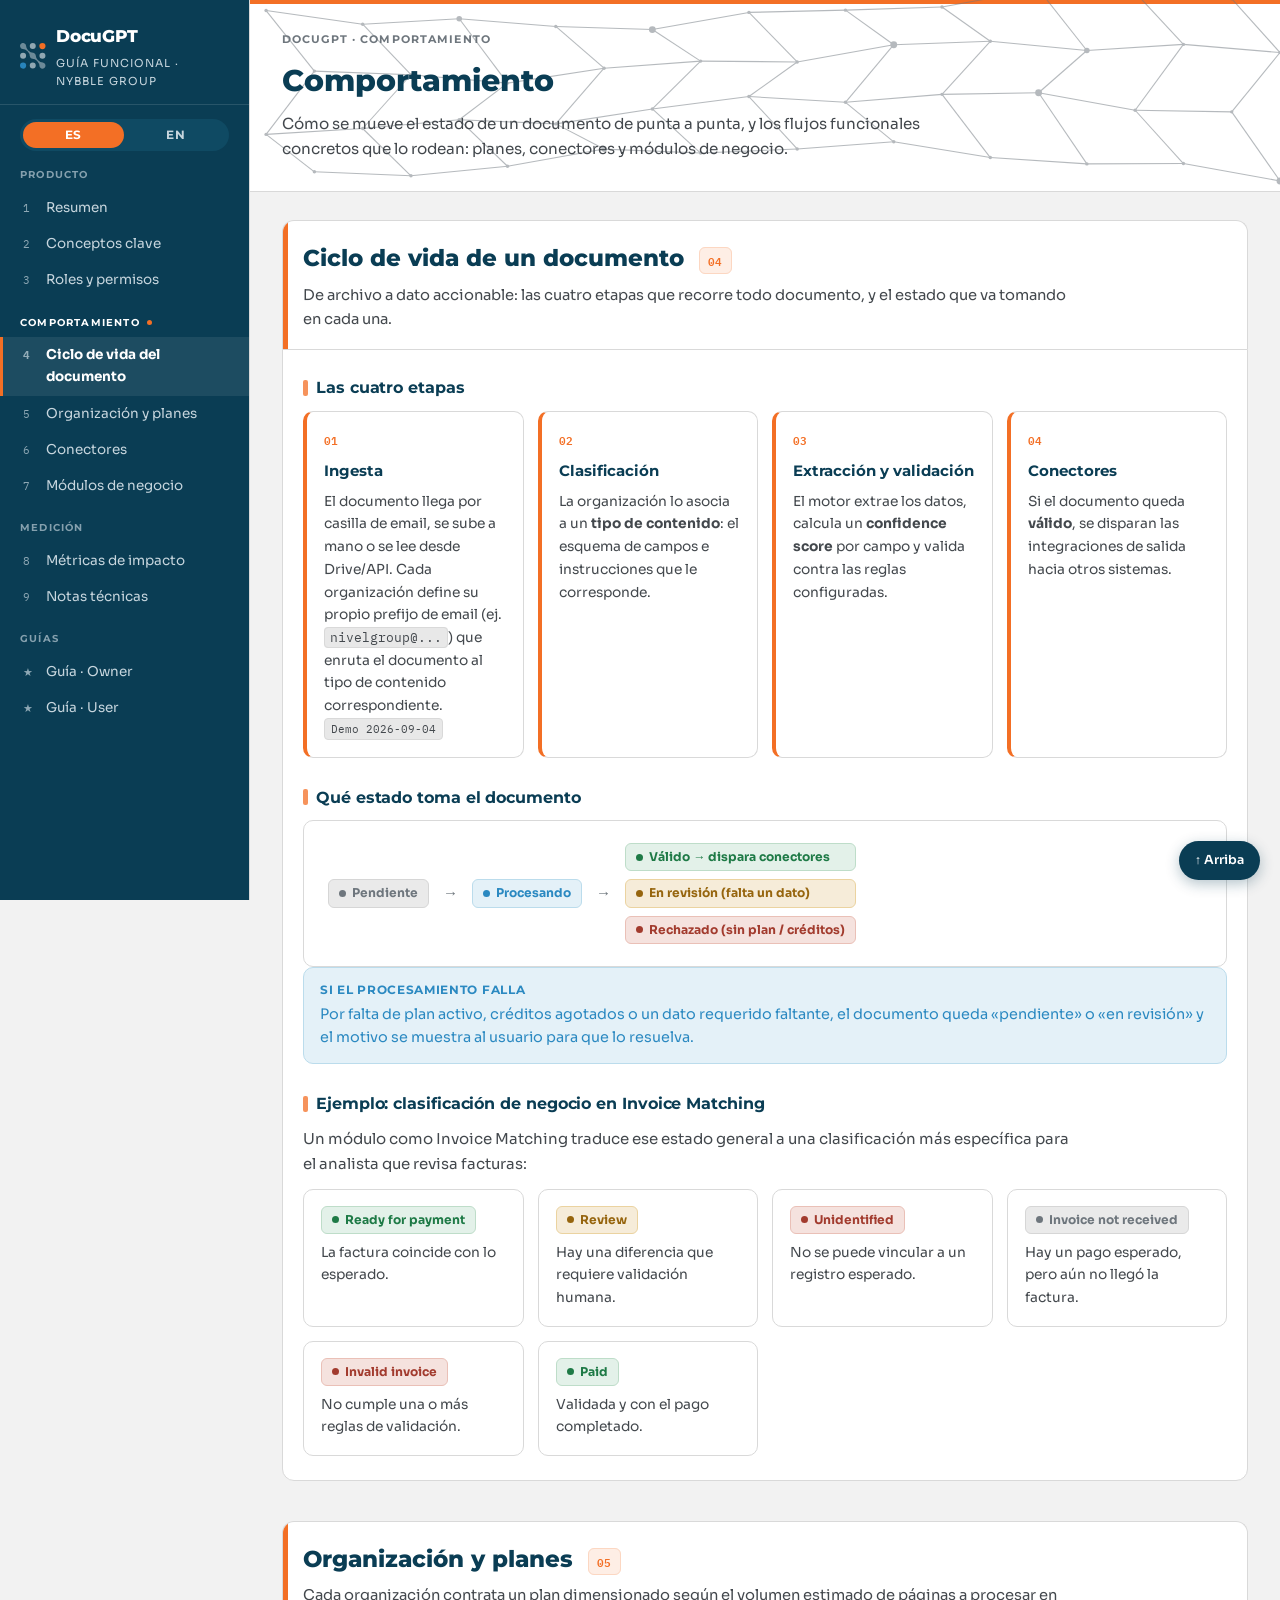
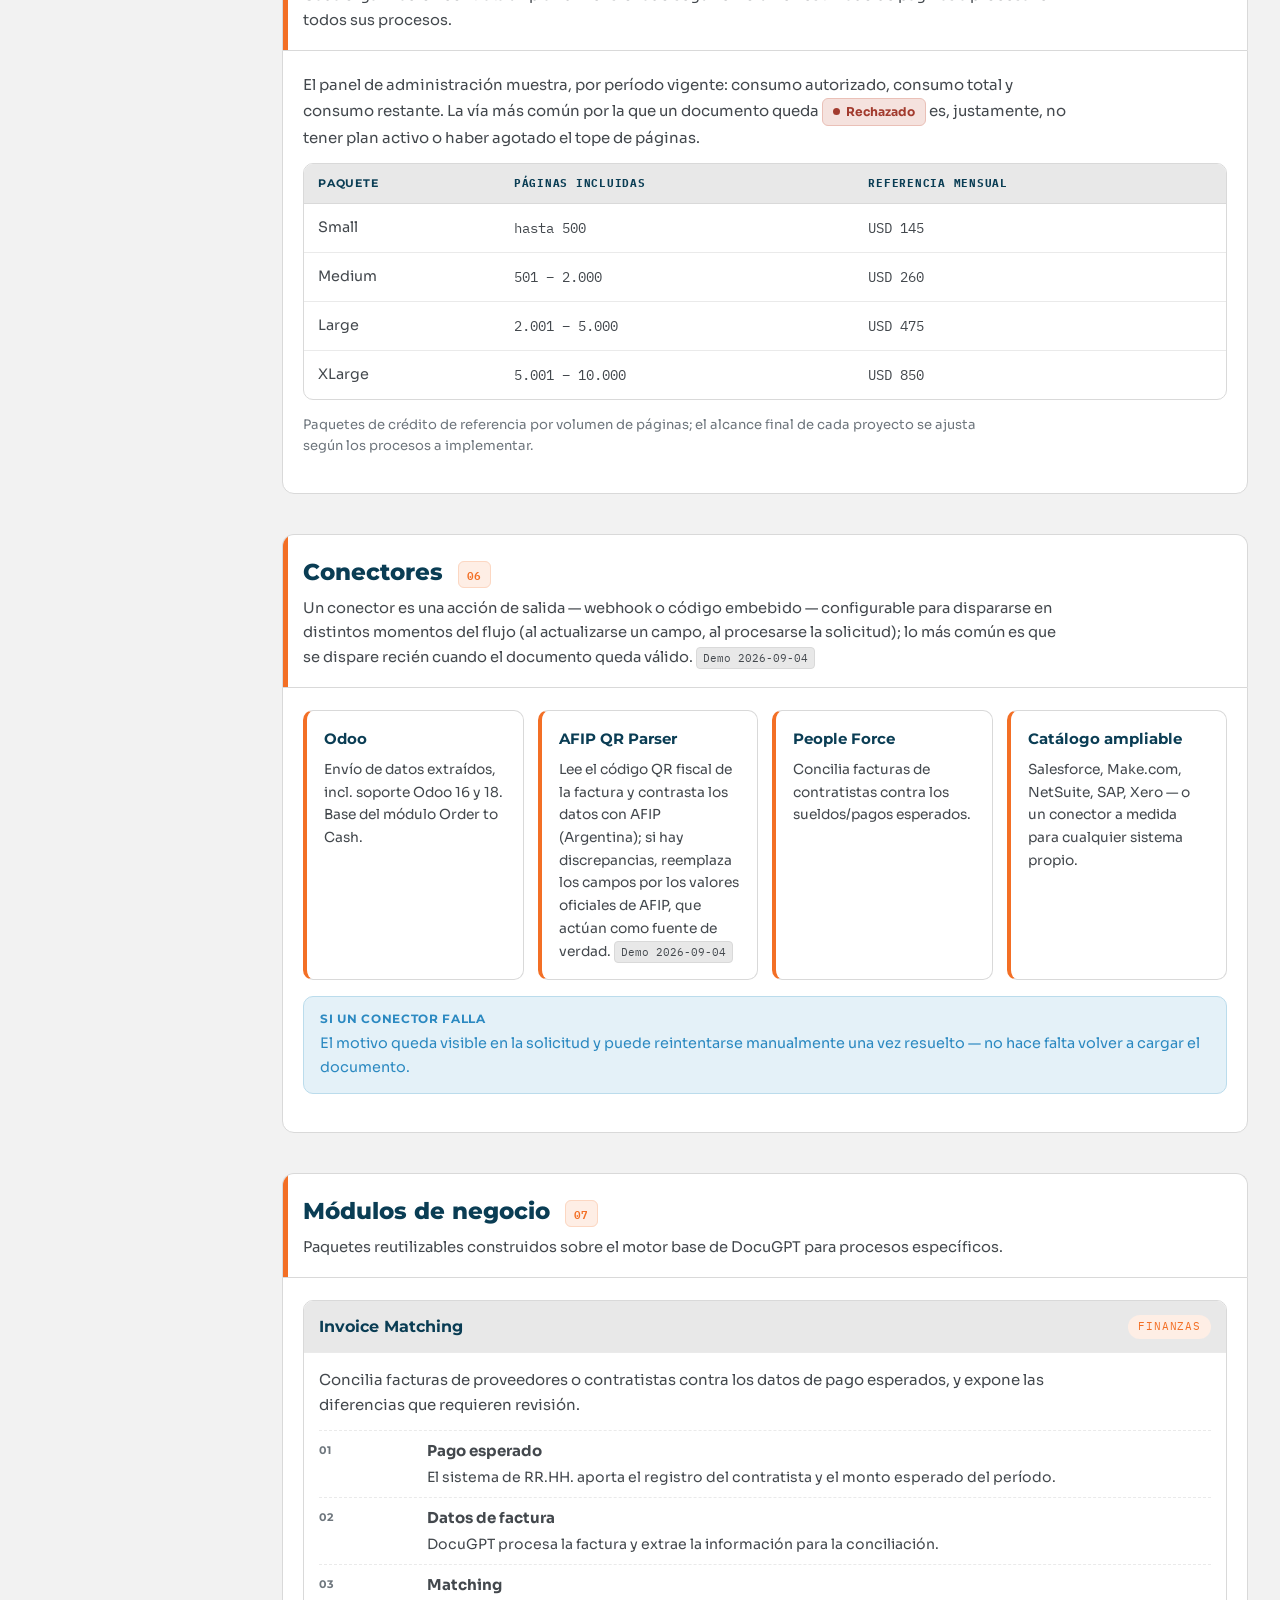
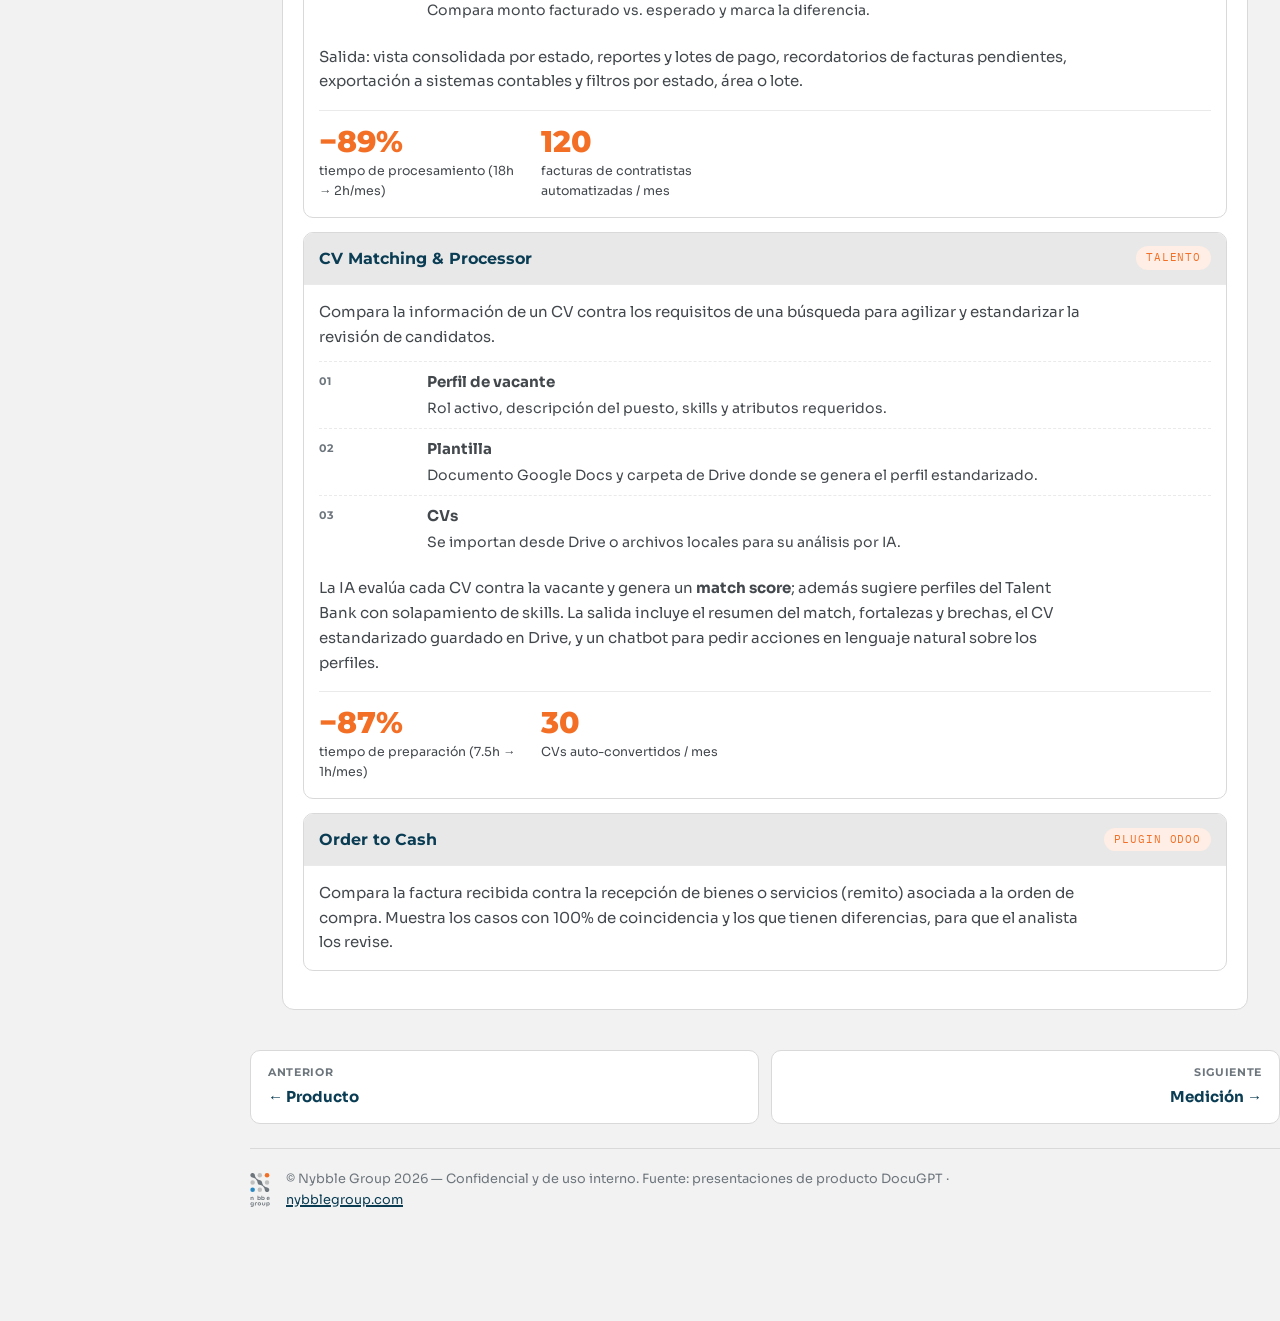
==== commit 1fbad1cd: "Use the real Nybble Group logo; refine content from the 2026-09-04 demo Swaps the hand-drawn dot-mar" ====
--- a/comportamiento.html
+++ b/comportamiento.html
@@ -14,12 +14,15 @@
 
 <nav class="side">
   <div class="brand">
-    <svg class="nybble-mark" width="26" height="26" viewBox="0 0 36 36" aria-hidden="true">
-      <circle cx="6" cy="6" r="3.4"/><circle cx="18" cy="6" r="3.4"/><circle cx="30" cy="6" r="3.4"/>
-      <circle cx="6" cy="18" r="2.6"/><circle cx="18" cy="18" r="2.6"/><circle cx="30" cy="18" r="2.6"/>
-      <circle cx="6" cy="30" r="3.4"/><circle cx="18" cy="30" r="2.6"/><circle cx="30" cy="30" r="2.6"/>
-      <path d="M6 6 C14 14, 22 22, 30 30"/>
-    </svg>
+    <svg class="ng-logo ng-logo-icon" width="26" height="26" viewBox="0 0 75 75" xmlns="http://www.w3.org/2000/svg" aria-hidden="true">
+<path class="lg-1" d="M64.72,17.82a8.91,8.91,0,1,0-8.91-8.91A8.91,8.91,0,0,0,64.72,17.82Z"/>
+<path class="lg-2" d="M8.91,73.94A8.91,8.91,0,1,0,0,65,8.91,8.91,0,0,0,8.91,73.94Z"/>
+<path class="lg-3" d="M64.72,45.62A8.65,8.65,0,1,0,56.07,37,8.65,8.65,0,0,0,64.72,45.62Z"/>
+<path class="lg-3" d="M8.91,45.62A8.65,8.65,0,1,0,.27,37,8.65,8.65,0,0,0,8.91,45.62Z"/>
+<path class="lg-3" d="M36.82,73.68A8.65,8.65,0,1,0,28.17,65,8.64,8.64,0,0,0,36.82,73.68Z"/>
+<path class="lg-3" d="M36.82,17.56a8.65,8.65,0,1,0-8.65-8.65A8.65,8.65,0,0,0,36.82,17.56Z"/>
+<path class="lg-4" d="M67,73.59l.35-.1.08,0,.3-.1.12,0,.27-.11.15-.07.24-.11.17-.08.21-.11.19-.11.2-.12a1.22,1.22,0,0,0,.19-.12l.19-.12.2-.14.18-.14.19-.14.16-.15.19-.16.15-.14.2-.19.14-.16c.07-.06.13-.13.19-.19l.14-.17.17-.21h0c.07-.1.14-.21.22-.31s.15-.2.21-.3a3,3,0,0,0,.23-.38l.16-.26c.08-.15.15-.31.23-.47l.09-.19c.08-.19.15-.38.22-.57,0,0,0-.07,0-.11q.1-.31.18-.63a.25.25,0,0,0,0-.07,8.77,8.77,0,0,0-1.59-7.51l-.07-.09h0l-.08-.09c-.17-.2-.34-.39-.52-.57l-.22-.2c-.14-.13-.28-.27-.42-.39l-.27-.2c-.14-.1-.27-.21-.42-.31l-.29-.18-.43-.25-.31-.16-.44-.2L67.82,57l-.44-.15-.34-.1-.45-.1-.35-.07c-.15,0-.31,0-.46-.06l-.21,0A20,20,0,0,1,53,50.8L51.2,49a20.86,20.86,0,0,1-5.81-12.9,8.69,8.69,0,0,0-2.49-5.34h0a8.61,8.61,0,0,0-5.31-2.51,20.67,20.67,0,0,1-12.82-5.85L23,20.64A20.34,20.34,0,0,1,17.35,8a1.52,1.52,0,0,0,0-.21,3.78,3.78,0,0,0-.06-.47l-.06-.35c0-.15-.07-.3-.11-.45S17,6.25,17,6.13a3.81,3.81,0,0,0-.15-.44c0-.11-.08-.22-.13-.33s-.13-.3-.2-.44l-.15-.32c-.08-.15-.16-.29-.25-.43l-.18-.3-.31-.42c-.07-.09-.13-.18-.2-.26s-.25-.29-.38-.43l-.2-.22c-.18-.18-.37-.35-.57-.52l-.09-.08h0l-.09-.07A8.66,8.66,0,0,0,6.63.26h0c-.22.06-.44.12-.66.2L5.85.5l-.6.23L5.07.82q-.24.11-.48.24l-.21.13A4.23,4.23,0,0,0,4,1.44l-.26.19-.34.25h0L3.18,2,3,2.2l-.16.15-.19.18-.15.16-.18.19L2.17,3,2,3.24a.76.76,0,0,1-.11.14,2,2,0,0,1-.17.23l-.12.18L1.45,4l-.12.19-.12.2-.09.17L1,4.79a1,1,0,0,0-.07.15L.8,5.21l-.06.15c0,.09-.07.18-.11.27a.56.56,0,0,1,0,.12l-.1.3,0,.08c0,.12-.07.24-.1.36h0a8.77,8.77,0,0,0,2.25,8.38h0a8.61,8.61,0,0,0,5.31,2.51,20.62,20.62,0,0,1,12.82,5.85l1.62,1.62a20.93,20.93,0,0,1,5.8,12.91,8.69,8.69,0,0,0,2.5,5.34h0A8.58,8.58,0,0,0,36,45.61a20.58,20.58,0,0,1,12.82,5.84l1.62,1.63A20.88,20.88,0,0,1,56.21,66a8.74,8.74,0,0,0,2.49,5.35h0A8.63,8.63,0,0,0,67,73.59Z"/>
+</svg>
     <div class="brand-text"><b>DocuGPT</b><span data-i18n="nav.brandTag">Guía funcional · Nybble Group</span></div>
   </div>
 
@@ -194,7 +197,7 @@
       <div class="card acc">
         <span style="font-family:var(--mono);font-size:.7rem;color:var(--accent);font-weight:600">01</span>
         <h5 style="margin-top:6px" data-i18n="et1.title">Ingesta</h5>
-        <p class="mini" data-i18n="et1.body">El documento llega por casilla de email, se sube a mano o se lee desde Drive/API.</p>
+        <p class="mini" data-i18n-html="et1.body">El documento llega por casilla de email, se sube a mano o se lee desde Drive/API.</p>
       </div>
       <div class="card acc">
         <span style="font-family:var(--mono);font-size:.7rem;color:var(--accent);font-weight:600">02</span>
@@ -270,12 +273,12 @@
 
 <!-- ============ 6. CONECTORES ============ -->
 <section id="conectores" style="--accent:var(--c-comportamiento)">
-  <div class="shead"><div><h2><span data-i18n="conectores.h2">Conectores</span> <span class="num">06</span></h2><p data-i18n="conectores.p">Un conector es una acción de salida — webhook o código embebido — que se dispara solo cuando el documento queda válido.</p></div></div>
+  <div class="shead"><div><h2><span data-i18n="conectores.h2">Conectores</span> <span class="num">06</span></h2><p data-i18n-html="conectores.p">Un conector es una acción de salida — webhook o código embebido — que se dispara solo cuando el documento queda válido.</p></div></div>
   <div class="sbody">
 
     <div class="grid g4">
       <div class="card acc"><h5>Odoo</h5><p class="mini" data-i18n="conn.odoo">Envío de datos extraídos, incl. soporte Odoo 16 y 18. Base del módulo Order to Cash.</p></div>
-      <div class="card acc"><h5>AFIP QR Parser</h5><p class="mini" data-i18n="conn.afip">Valida el QR fiscal de la factura contra AFIP (Argentina).</p></div>
+      <div class="card acc"><h5>AFIP QR Parser</h5><p class="mini" data-i18n-html="conn.afip">Valida el QR fiscal de la factura contra AFIP (Argentina).</p></div>
       <div class="card acc"><h5>People Force</h5><p class="mini" data-i18n="conn.pf">Concilia facturas de contratistas contra los sueldos/pagos esperados.</p></div>
       <div class="card acc"><h5 data-i18n="conn.catalogo.title">Catálogo ampliable</h5><p class="mini" data-i18n="conn.catalogo.body">Salesforce, Make.com, NetSuite, SAP, Xero — o un conector a medida para cualquier sistema propio.</p></div>
     </div>
@@ -351,7 +354,27 @@
 
 <footer>
   <div class="wrap" style="padding:0">
-    <p data-i18n-html="footer.full">© Nybble Group 2026 — Confidencial y de uso interno. Fuente: presentaciones de producto DocuGPT · <a href="https://www.nybblegroup.com" target="_blank" rel="noopener">nybblegroup.com</a></p>
+    <div class="brandmark">
+      <svg class="ng-logo ng-logo-full" width="20" height="34" viewBox="0 0 75 131.69" xmlns="http://www.w3.org/2000/svg" role="img" aria-label="Nybble Group">
+<path class="lg-1" d="M64.72,17.82a8.91,8.91,0,1,0-8.91-8.91A8.91,8.91,0,0,0,64.72,17.82Z"/>
+<path class="lg-2" d="M8.91,73.94A8.91,8.91,0,1,0,0,65,8.91,8.91,0,0,0,8.91,73.94Z"/>
+<path class="lg-3" d="M64.72,45.62A8.65,8.65,0,1,0,56.07,37,8.65,8.65,0,0,0,64.72,45.62Z"/>
+<path class="lg-3" d="M8.91,45.62A8.65,8.65,0,1,0,.27,37,8.65,8.65,0,0,0,8.91,45.62Z"/>
+<path class="lg-3" d="M36.82,73.68A8.65,8.65,0,1,0,28.17,65,8.64,8.64,0,0,0,36.82,73.68Z"/>
+<path class="lg-3" d="M36.82,17.56a8.65,8.65,0,1,0-8.65-8.65A8.65,8.65,0,0,0,36.82,17.56Z"/>
+<path class="lg-4" d="M67,73.59l.35-.1.08,0,.3-.1.12,0,.27-.11.15-.07.24-.11.17-.08.21-.11.19-.11.2-.12a1.22,1.22,0,0,0,.19-.12l.19-.12.2-.14.18-.14.19-.14.16-.15.19-.16.15-.14.2-.19.14-.16c.07-.06.13-.13.19-.19l.14-.17.17-.21h0c.07-.1.14-.21.22-.31s.15-.2.21-.3a3,3,0,0,0,.23-.38l.16-.26c.08-.15.15-.31.23-.47l.09-.19c.08-.19.15-.38.22-.57,0,0,0-.07,0-.11q.1-.31.18-.63a.25.25,0,0,0,0-.07,8.77,8.77,0,0,0-1.59-7.51l-.07-.09h0l-.08-.09c-.17-.2-.34-.39-.52-.57l-.22-.2c-.14-.13-.28-.27-.42-.39l-.27-.2c-.14-.1-.27-.21-.42-.31l-.29-.18-.43-.25-.31-.16-.44-.2L67.82,57l-.44-.15-.34-.1-.45-.1-.35-.07c-.15,0-.31,0-.46-.06l-.21,0A20,20,0,0,1,53,50.8L51.2,49a20.86,20.86,0,0,1-5.81-12.9,8.69,8.69,0,0,0-2.49-5.34h0a8.61,8.61,0,0,0-5.31-2.51,20.67,20.67,0,0,1-12.82-5.85L23,20.64A20.34,20.34,0,0,1,17.35,8a1.52,1.52,0,0,0,0-.21,3.78,3.78,0,0,0-.06-.47l-.06-.35c0-.15-.07-.3-.11-.45S17,6.25,17,6.13a3.81,3.81,0,0,0-.15-.44c0-.11-.08-.22-.13-.33s-.13-.3-.2-.44l-.15-.32c-.08-.15-.16-.29-.25-.43l-.18-.3-.31-.42c-.07-.09-.13-.18-.2-.26s-.25-.29-.38-.43l-.2-.22c-.18-.18-.37-.35-.57-.52l-.09-.08h0l-.09-.07A8.66,8.66,0,0,0,6.63.26h0c-.22.06-.44.12-.66.2L5.85.5l-.6.23L5.07.82q-.24.11-.48.24l-.21.13A4.23,4.23,0,0,0,4,1.44l-.26.19-.34.25h0L3.18,2,3,2.2l-.16.15-.19.18-.15.16-.18.19L2.17,3,2,3.24a.76.76,0,0,1-.11.14,2,2,0,0,1-.17.23l-.12.18L1.45,4l-.12.19-.12.2-.09.17L1,4.79a1,1,0,0,0-.07.15L.8,5.21l-.06.15c0,.09-.07.18-.11.27a.56.56,0,0,1,0,.12l-.1.3,0,.08c0,.12-.07.24-.1.36h0a8.77,8.77,0,0,0,2.25,8.38h0a8.61,8.61,0,0,0,5.31,2.51,20.62,20.62,0,0,1,12.82,5.85l1.62,1.62a20.93,20.93,0,0,1,5.8,12.91,8.69,8.69,0,0,0,2.5,5.34h0A8.58,8.58,0,0,0,36,45.61a20.58,20.58,0,0,1,12.82,5.84l1.62,1.63A20.88,20.88,0,0,1,56.21,66a8.74,8.74,0,0,0,2.49,5.35h0A8.63,8.63,0,0,0,67,73.59Z"/>
+<path class="lg-4" d="M74.16,95.05h0a5,5,0,0,0-2-2.06,5.85,5.85,0,0,0-2.94-.72,6,6,0,0,0-3.18.84A5.65,5.65,0,0,0,64,95.4a7.12,7.12,0,0,0-.74,3.27,6.62,6.62,0,0,0,.86,3.41,5.2,5.2,0,0,0,2.31,2.14,8.28,8.28,0,0,0,3.52.82h.23a13.35,13.35,0,0,0,3.65-.5l.07,0-.24-2.59-.1,0a19,19,0,0,1-3.07.41c-2.28,0-3.63-.91-4-2.7h8.36v-.07a7.86,7.86,0,0,0,.1-1.34A6.82,6.82,0,0,0,74.16,95.05Zm-2.37,2.32H66.38a3.32,3.32,0,0,1,.93-1.94,2.64,2.64,0,0,1,1.85-.67,2.52,2.52,0,0,1,1.83.68,3,3,0,0,1,.8,1.93Z"/>
+<path class="lg-4" d="M8,92.26a5,5,0,0,0-2.26.48,3.86,3.86,0,0,0-1.58,1.38v0l0-1.51H1v12h3.3V98.18a3.37,3.37,0,0,1,.67-2.24,2.53,2.53,0,0,1,2-.79c1.49,0,2.27,1,2.27,2.82v6.68h3.35v-7.3a5.55,5.55,0,0,0-1.16-3.78A4.27,4.27,0,0,0,8,92.26Z"/>
+<path class="lg-4" d="M37.89,93a5.32,5.32,0,0,0-2.84-.78,4.52,4.52,0,0,0-3.9,1.79V88.26H27.87v16.39H31l.05-1.58v0a3.88,3.88,0,0,0,1.57,1.43,5,5,0,0,0,2.25.51,5.19,5.19,0,0,0,3-.89,6,6,0,0,0,2-2.34,7.76,7.76,0,0,0,0-6.53A5.28,5.28,0,0,0,37.89,93Zm-.54,5.61a3.55,3.55,0,0,1-.89,2.49,3.24,3.24,0,0,1-4.62,0,3.94,3.94,0,0,1,0-5,3.21,3.21,0,0,1,4.6,0A3.61,3.61,0,0,1,37.35,98.65Z"/>
+<path class="lg-4" d="M52.91,93a5.27,5.27,0,0,0-2.84-.78,4.5,4.5,0,0,0-3.89,1.79l0,0V88.26H42.9v16.39H46l0-1.58v0a4,4,0,0,0,1.57,1.43,5.07,5.07,0,0,0,2.26.51,5.24,5.24,0,0,0,3-.89,6,6,0,0,0,2-2.34h0a7.08,7.08,0,0,0,.72-3.19,7.4,7.4,0,0,0-.73-3.34A5.37,5.37,0,0,0,52.91,93Zm-3.74,9.07a3,3,0,0,1-2.31-1A3.55,3.55,0,0,1,46,98.65a3.61,3.61,0,0,1,.9-2.51,3.21,3.21,0,0,1,4.6,0,3.94,3.94,0,0,1,0,5h0A3,3,0,0,1,49.17,102.11Z"/>
+<path class="lg-4" d="M10.07,115.41l0,0A4,4,0,0,0,8.46,114a4.88,4.88,0,0,0-2.23-.51,5.31,5.31,0,0,0-3,.88,5.91,5.91,0,0,0-2,2.31,7,7,0,0,0-.72,3.17,7.2,7.2,0,0,0,.73,3.31,5.41,5.41,0,0,0,2,2.21,5.41,5.41,0,0,0,2.85.77,5.5,5.5,0,0,0,2.36-.48,3.91,3.91,0,0,0,1.62-1.42l0,0v.87a3.76,3.76,0,0,1-1,2.83,4.24,4.24,0,0,1-3,.9A8.28,8.28,0,0,1,4,128.52a7,7,0,0,1-1.69-.65l-.12-.07-.35,2.93,0,0a8.23,8.23,0,0,0,2,.66,13.58,13.58,0,0,0,2.55.27,6.82,6.82,0,0,0,5-1.72,6.92,6.92,0,0,0,1.7-5.06V113.85H10.11Zm-.8,1.91a3.87,3.87,0,0,1,0,5,3,3,0,0,1-2.3,1,3,3,0,0,1-2.29-1,3.89,3.89,0,0,1,0-5,3,3,0,0,1,2.31-1A3,3,0,0,1,9.27,117.32Z"/>
+<path class="lg-4" d="M38.33,114.26h0a7.13,7.13,0,0,0-3.32-.79,6.92,6.92,0,0,0-3.44.87,6.28,6.28,0,0,0-2.36,2.3,6.21,6.21,0,0,0,2.47,8.68,7,7,0,0,0,3.33.8,6.81,6.81,0,0,0,3.43-.87,6.14,6.14,0,0,0,3.19-5.47,6.05,6.05,0,0,0-3.3-5.52Zm0,5.52a3.46,3.46,0,0,1-.92,2.49h0a3.37,3.37,0,0,1-4.71,0,3.8,3.8,0,0,1,0-5,3.39,3.39,0,0,1,4.73,0A3.43,3.43,0,0,1,38.28,119.78Z"/>
+<path class="lg-4" d="M74.27,116.45a5.41,5.41,0,0,0-2-2.2,5.27,5.27,0,0,0-2.84-.78,4.41,4.41,0,0,0-4,1.92v0l-.05-1.56H62.26v15.54h3.26v-5l0,0a3.82,3.82,0,0,0,1.56,1.3,5.08,5.08,0,0,0,2.17.46,5.31,5.31,0,0,0,3-.88,5.91,5.91,0,0,0,2-2.31,7,7,0,0,0,.72-3.17A7.33,7.33,0,0,0,74.27,116.45Zm-2.54,3.36a3.51,3.51,0,0,1-.89,2.46,3.26,3.26,0,0,1-4.62,0,3.89,3.89,0,0,1,0-5,3.22,3.22,0,0,1,4.59,0A3.51,3.51,0,0,1,71.73,119.81Z"/>
+<path class="lg-4" d="M54.67,119.78a3.65,3.65,0,0,1-.84,2.6,3.19,3.19,0,0,1-4.64,0,3.69,3.69,0,0,1-.83-2.6v-5.93H45.13v6a6.45,6.45,0,0,0,.86,3.2,6.08,6.08,0,0,0,2.32,2.24,6.58,6.58,0,0,0,3.2.8,6.39,6.39,0,0,0,3.31-.87,6.18,6.18,0,0,0,2.27-2.3,6.43,6.43,0,0,0,.8-3.17v-5.93H54.67Z"/>
+<path class="lg-4" d="M24.26,113.67a3.72,3.72,0,0,0-2,.56A4,4,0,0,0,21,115.85l0,0,0-2H17.79v11.9h3.27v-5.42a4.31,4.31,0,0,1,.75-2.7,2.8,2.8,0,0,1,2.09-1.11,10.12,10.12,0,0,1,2.22.11l.1,0,.09-2.91h-.08A12,12,0,0,0,24.26,113.67Z"/>
+</svg>
+          <p style="margin:0" data-i18n-html="footer.full">© Nybble Group 2026 — Confidencial y de uso interno. Fuente: presentaciones de producto DocuGPT · <a href="https://www.nybblegroup.com" target="_blank" rel="noopener">nybblegroup.com</a></p>
+    </div>
   </div>
 </footer>
 
@@ -370,7 +393,10 @@
   "estados.p": { es: "De archivo a dato accionable: las cuatro etapas que recorre todo documento, y el estado que va tomando en cada una.", en: "From file to actionable data: the four stages every document goes through, and the state it takes on at each one." },
   "estados.h3.etapas": { es: "Las cuatro etapas", en: "The four stages" },
   "et1.title": { es: "Ingesta", en: "Ingestion" },
-  "et1.body": { es: "El documento llega por casilla de email, se sube a mano o se lee desde Drive/API.", en: "The document arrives by email inbox, gets uploaded manually, or is read from Drive/API." },
+  "et1.body": {
+    es: 'El documento llega por casilla de email, se sube a mano o se lee desde Drive/API. Cada organización define su propio prefijo de email (ej. <code>nivelgroup@...</code>) que enruta el documento al tipo de contenido correspondiente. <a class="tag" href="https://docs.google.com/document/d/1stXC4ada0EwT7GyvzrzQ9tmnBshvwzMf8XJP3DK60d8/edit" target="_blank" rel="noopener">Demo 2026-09-04</a>',
+    en: 'The document arrives by email inbox, gets uploaded manually, or is read from Drive/API. Each organization sets its own email prefix (e.g., <code>nivelgroup@...</code>) that routes the document to the matching content type. <a class="tag" href="https://docs.google.com/document/d/1stXC4ada0EwT7GyvzrzQ9tmnBshvwzMf8XJP3DK60d8/edit" target="_blank" rel="noopener">Demo 2026-09-04</a>'
+  },
   "et2.title": { es: "Clasificación", en: "Classification" },
   "et2.body": { es: "La organización lo asocia a un <strong>tipo de contenido</strong>: el esquema de campos e instrucciones que le corresponde.", en: "The organization maps it to a <strong>content type</strong>: the field schema and instructions that apply to it." },
   "et3.title": { es: "Extracción y validación", en: "Extraction & validation" },
@@ -408,9 +434,15 @@
   "planes.small.pag": { es: "hasta 500", en: "up to 500" },
   "planes.nota": { es: "Paquetes de crédito de referencia por volumen de páginas; el alcance final de cada proyecto se ajusta según los procesos a implementar.", en: "Reference credit packages by page volume; each project's final scope is adjusted based on the processes being implemented." },
   "conectores.h2": { es: "Conectores", en: "Connectors" },
-  "conectores.p": { es: "Un conector es una acción de salida — webhook o código embebido — que se dispara solo cuando el documento queda válido.", en: "A connector is an outbound action — webhook or embedded code — that only fires once the document ends up valid." },
+  "conectores.p": {
+    es: 'Un conector es una acción de salida — webhook o código embebido — configurable para dispararse en distintos momentos del flujo (al actualizarse un campo, al procesarse la solicitud); lo más común es que se dispare recién cuando el documento queda válido. <a class="tag" href="https://docs.google.com/document/d/1stXC4ada0EwT7GyvzrzQ9tmnBshvwzMf8XJP3DK60d8/edit" target="_blank" rel="noopener">Demo 2026-09-04</a>',
+    en: 'A connector is an outbound action — webhook or embedded code — configurable to fire at different points in the flow (when a field updates, when a request is processed); the most common case is for it to fire only once the document ends up valid. <a class="tag" href="https://docs.google.com/document/d/1stXC4ada0EwT7GyvzrzQ9tmnBshvwzMf8XJP3DK60d8/edit" target="_blank" rel="noopener">Demo 2026-09-04</a>'
+  },
   "conn.odoo": { es: "Envío de datos extraídos, incl. soporte Odoo 16 y 18. Base del módulo Order to Cash.", en: "Sends extracted data, incl. Odoo 16 and 18 support. Backbone of the Order to Cash module." },
-  "conn.afip": { es: "Valida el QR fiscal de la factura contra AFIP (Argentina).", en: "Validates the invoice's fiscal QR against AFIP (Argentina's tax authority)." },
+  "conn.afip": {
+    es: 'Lee el código QR fiscal de la factura y contrasta los datos con AFIP (Argentina); si hay discrepancias, reemplaza los campos por los valores oficiales de AFIP, que actúan como fuente de verdad. <a class="tag" href="https://docs.google.com/document/d/1stXC4ada0EwT7GyvzrzQ9tmnBshvwzMf8XJP3DK60d8/edit" target="_blank" rel="noopener">Demo 2026-09-04</a>',
+    en: 'Reads the invoice\'s fiscal QR code and cross-checks the data with AFIP (Argentina\'s tax authority); on a mismatch, it replaces the fields with AFIP\'s official values, which act as the source of truth. <a class="tag" href="https://docs.google.com/document/d/1stXC4ada0EwT7GyvzrzQ9tmnBshvwzMf8XJP3DK60d8/edit" target="_blank" rel="noopener">Demo 2026-09-04</a>'
+  },
   "conn.pf": { es: "Concilia facturas de contratistas contra los sueldos/pagos esperados.", en: "Reconciles contractor invoices against expected pay." },
   "conn.catalogo.title": { es: "Catálogo ampliable", en: "Expandable catalog" },
   "conn.catalogo.body": { es: "Salesforce, Make.com, NetSuite, SAP, Xero — o un conector a medida para cualquier sistema propio.", en: "Salesforce, Make.com, NetSuite, SAP, Xero — or a custom connector for any in-house system." },
--- a/assets/style.css
+++ b/assets/style.css
@@ -55,16 +55,23 @@
 a:hover{color:var(--brand-text-hover)}
 a:focus-visible,button:focus-visible{outline:2px solid var(--brand-fill);outline-offset:2px;border-radius:4px}
 
-/* ---------- LOGO MARK (icono de puntos Nybble) ---------- */
-.nybble-mark{display:inline-block;vertical-align:middle;flex:none}
-.nybble-mark circle{fill:var(--ink3)}
-.nybble-mark circle:nth-child(3){fill:var(--brand-dot)}
-.nybble-mark circle:nth-child(7){fill:var(--info)}
-.nybble-mark path{stroke:var(--ink3);stroke-width:2.2;fill:none;stroke-linecap:round}
-nav.side .nybble-mark circle{fill:#fff;opacity:.55}
-nav.side .nybble-mark circle:nth-child(3){fill:var(--brand-dot);opacity:1}
-nav.side .nybble-mark circle:nth-child(7){fill:#fff;opacity:.9}
-nav.side .nybble-mark path{stroke:#fff;opacity:.4}
+/* ---------- LOGO MARK (logo real Nybble Group — ng-logo-vert-color-200.svg) ---------- */
+.ng-logo{display:inline-block;vertical-align:middle;flex:none}
+.ng-logo .lg-1{fill:#F26E24}
+.ng-logo .lg-2{fill:#2A88C1}
+.ng-logo .lg-3{fill:#C0BFBF}
+.ng-logo .lg-4{fill:#6E767D}
+@media (prefers-color-scheme: dark){
+  .ng-logo .lg-3{fill:#8FA3AD}
+  .ng-logo .lg-4{fill:#C7D6DE}
+}
+/* el sidebar es siempre navy oscuro (ver nav.side), independiente del tema de la página */
+nav.side .ng-logo .lg-3{fill:#fff;opacity:.55}
+nav.side .ng-logo .lg-4{fill:#fff;opacity:.4}
+nav.side .ng-logo .lg-1{opacity:1}
+nav.side .ng-logo .lg-2{opacity:.95}
+.ng-logo-full{height:34px;width:auto}
+footer .brandmark{display:flex;align-items:center;gap:16px;margin-bottom:10px}
 
 /* ---------- MESH BACKGROUND (red conectada, marca Nybble) ---------- */
 .mesh{position:absolute;inset:0;overflow:hidden;pointer-events:none;opacity:var(--mesh-opacity)}
